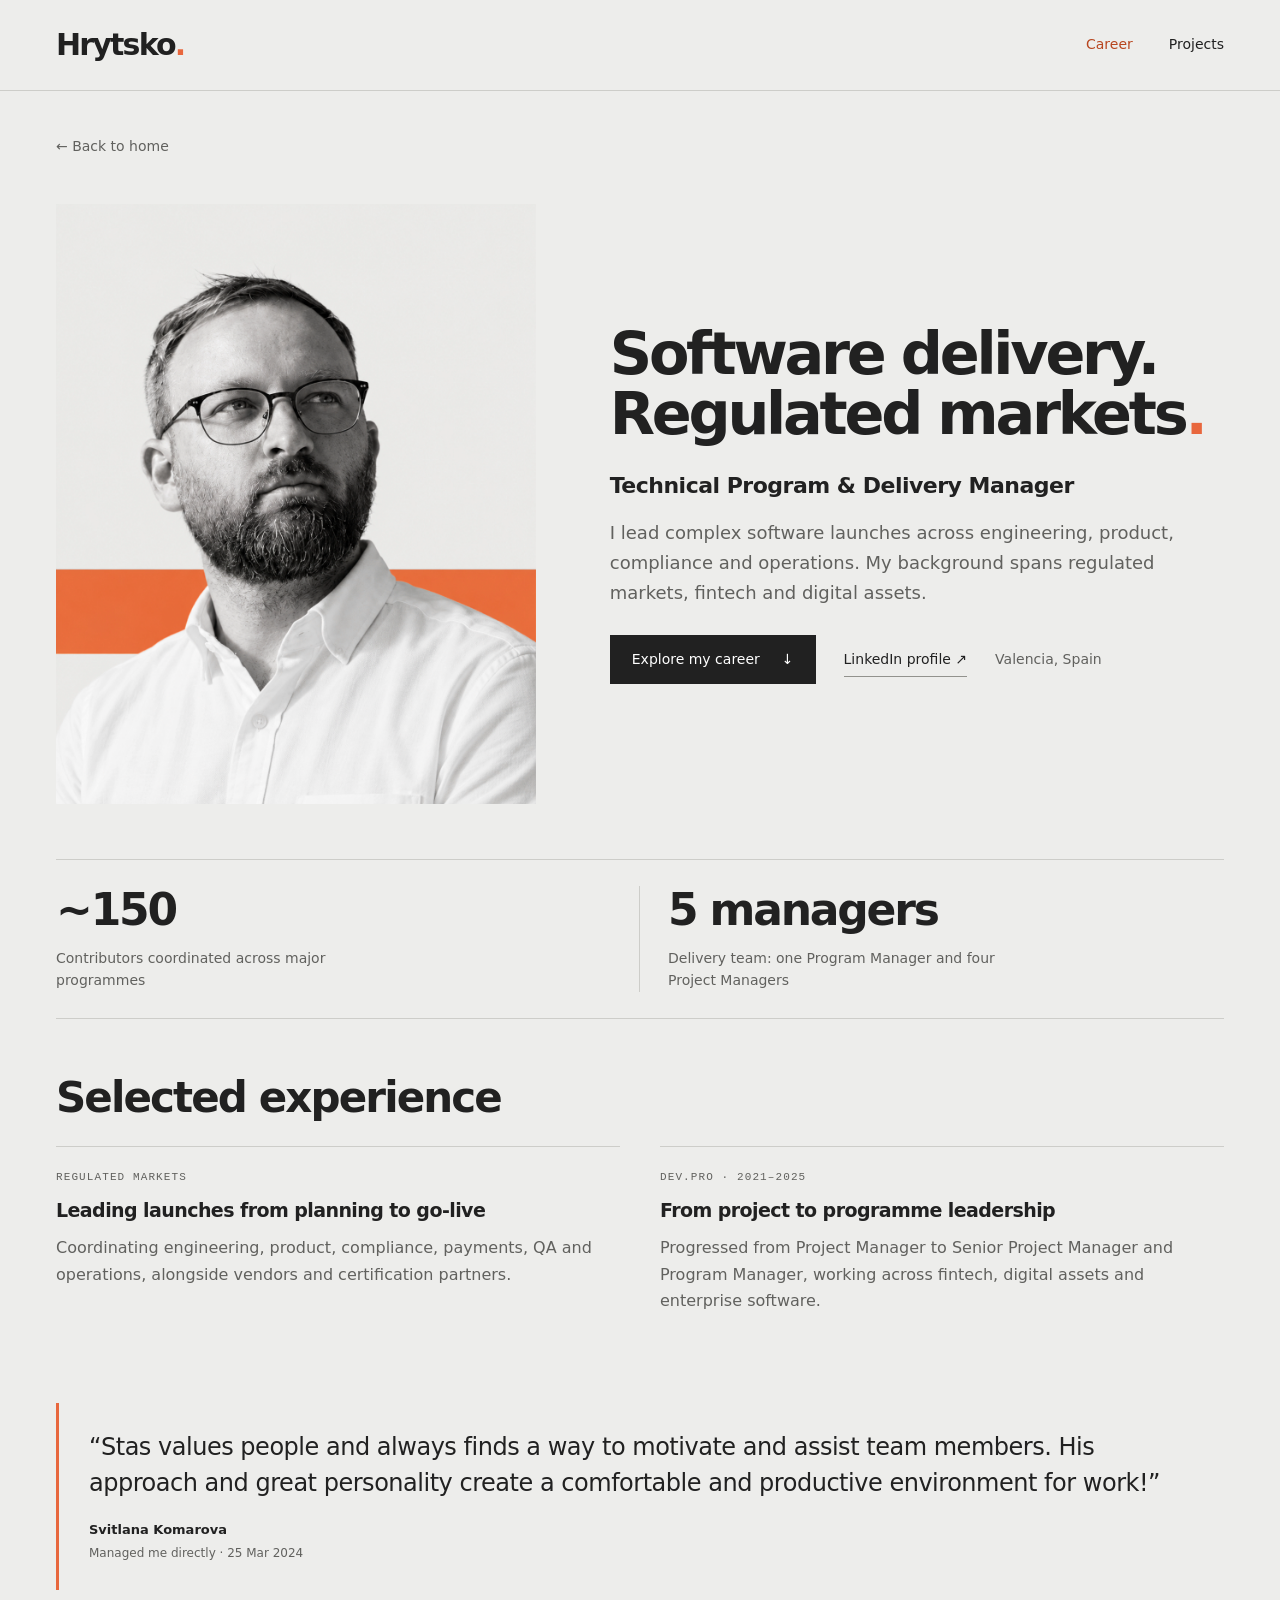
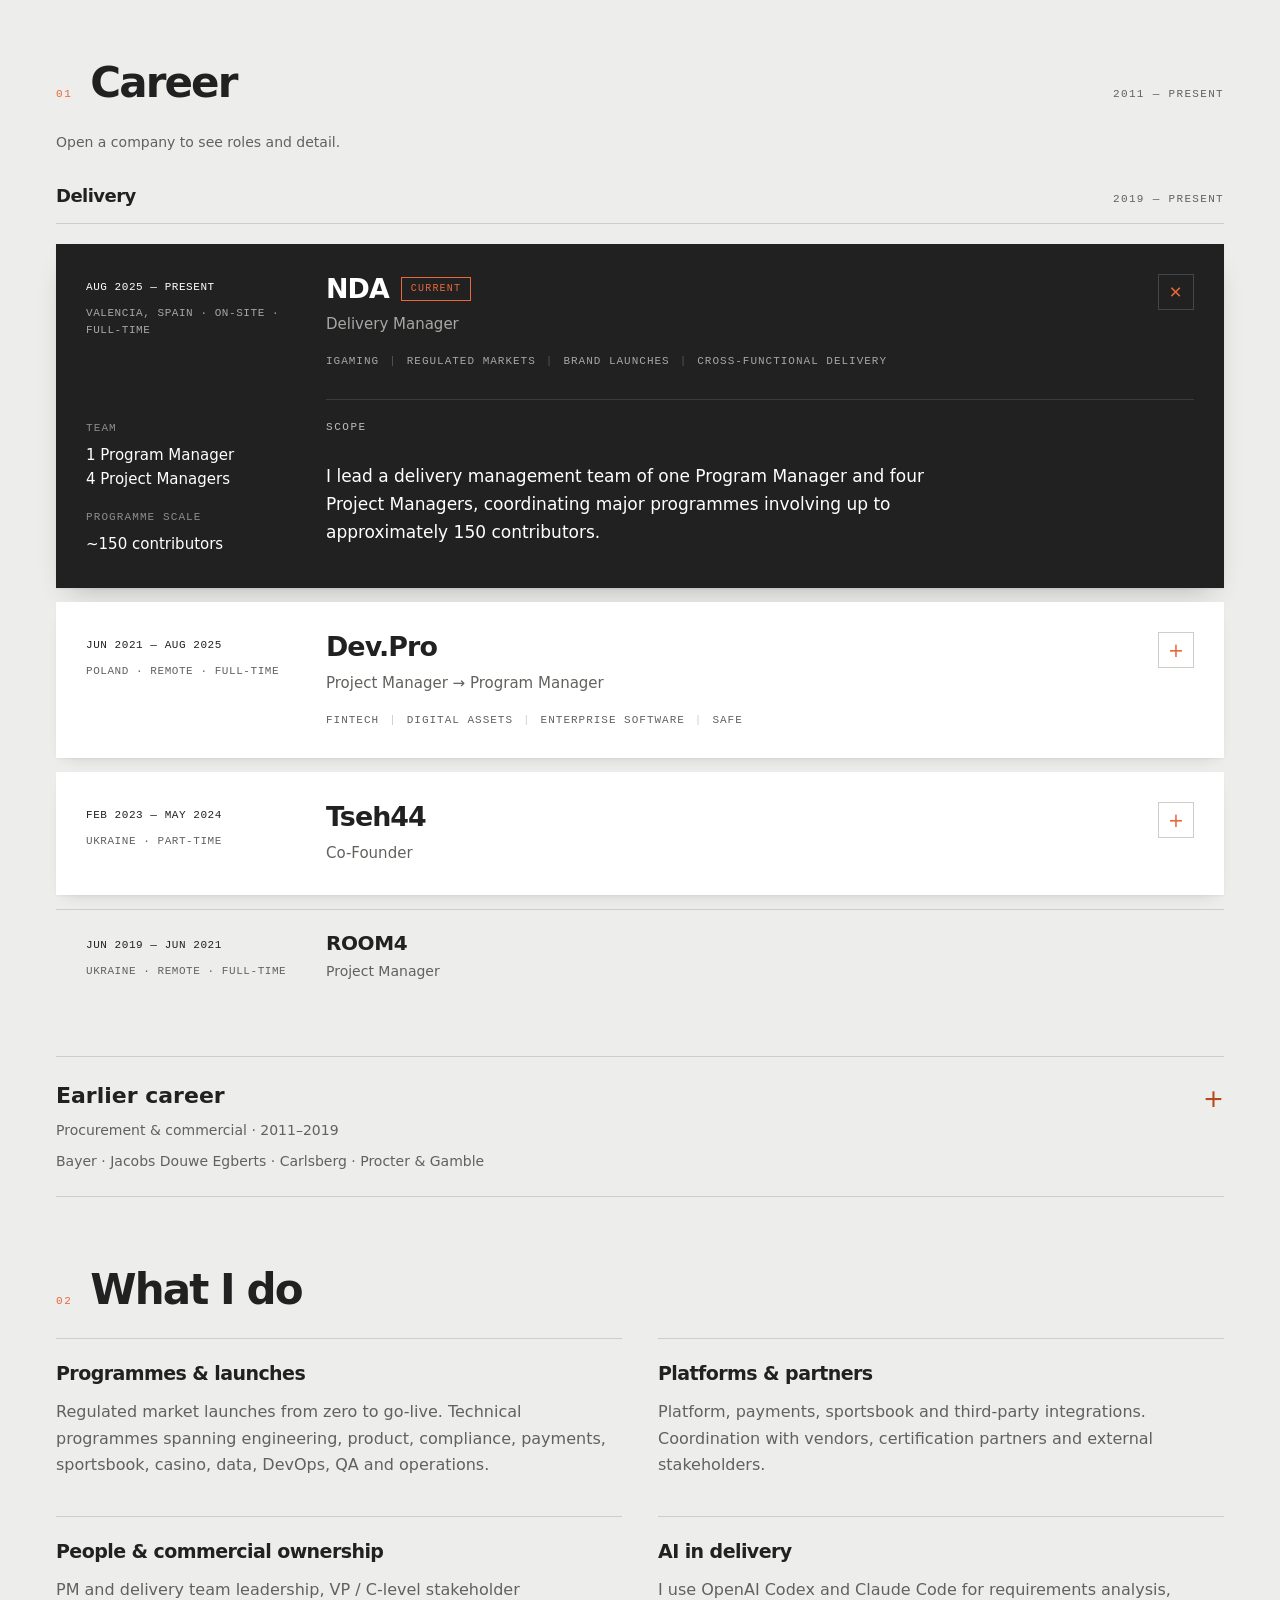
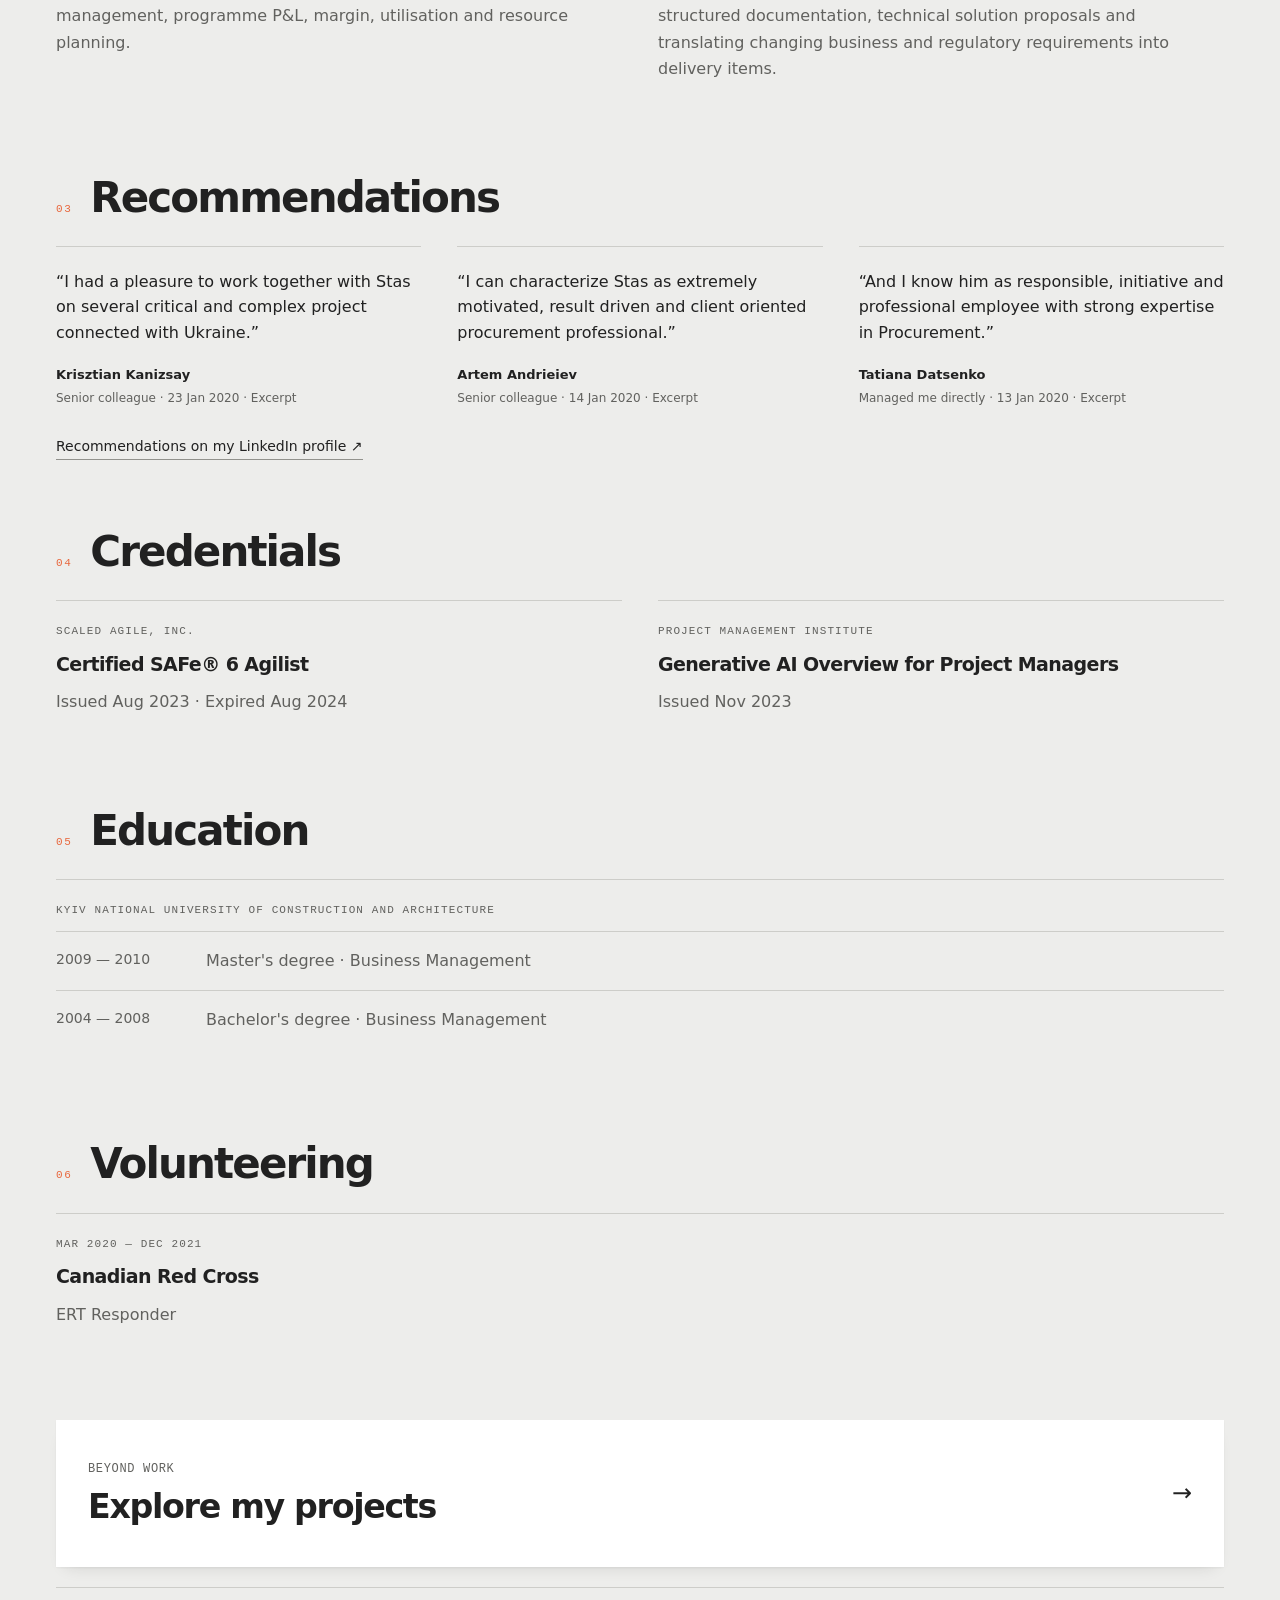
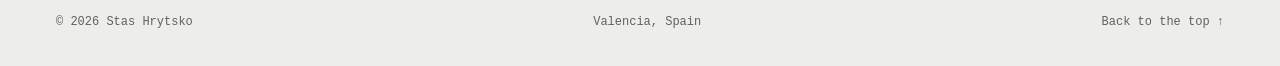
==== experience/index.html @ eb70939a "Capitalize Hrytsko wordmark across the site" ====
<!doctype html>
<html lang="en">
<head>
<meta charset="utf-8">
<meta name="viewport" content="width=device-width, initial-scale=1">
<meta name="robots" content="noindex,nofollow">
<title>Career — Stas Hrytsko</title>
<meta name="description" content="Stas Hrytsko's career in technical programme delivery, regulated markets, fintech, digital assets and procurement. Experience, education and recommendations.">
<link rel="icon" type="image/svg+xml" href="../favicon.svg">
<link rel="stylesheet" href="../styles.css">
<meta name="theme-color" content="#ededeb">
</head>
<body class="work-page">
<a class="skip" href="#main">Skip to content</a>
<header>
<div class="wrap nav">
<a class="wordmark" href="../" aria-label="Stas Hrytsko home">Hrytsko<span>.</span></a>
<nav aria-label="Main navigation"><a href="./" class="active" aria-current="page">Career</a><a href="../projects/">Projects</a></nav>
</div>
</header>
<main class="wrap" id="main">

<section class="page-hero work-hero" aria-labelledby="page-title">
<a class="back" href="../">← Back to home</a>
<div class="work-hero-grid">
<figure class="work-portrait">
<img src="./file_00000000b10881f4941cb8662542f7a6.png" alt="Black-and-white portrait of Stas Hrytsko with an orange stripe in the background" decoding="async" fetchpriority="high">
</figure>
<div class="work-hero-content">
<h1 id="page-title">Software delivery.<br>Regulated markets<span class="period">.</span></h1>
<p class="work-title">Technical Program &amp; Delivery Manager</p>
<p class="lede">I lead complex software launches across engineering, product, compliance and operations. My background spans regulated markets, fintech and digital assets.</p>
<div class="actions"><a class="button" href="#career">Explore my career <span aria-hidden="true">↓</span></a><a class="text-link" href="https://www.linkedin.com/in/stas-hrytsko/" target="_blank" rel="noopener noreferrer">LinkedIn profile ↗</a><span class="small">Valencia, Spain</span></div>
</div>
</div>
</section>

<div class="stat-cards work-scope" aria-label="Current leadership and programme scope">
<div class="stat-card"><strong>~150</strong><span>Contributors coordinated across major programmes</span></div>
<div class="stat-card"><strong>5 managers</strong><span>Delivery team: one Program Manager and four Project Managers</span></div>
</div>

<section class="work-section work-highlights" id="highlights" aria-labelledby="highlights-title">
<div class="section-head"><h2 id="highlights-title">Selected experience</h2></div>
<div class="work-highlights-grid">
<article><span class="card-label">Regulated markets</span><h3>Leading launches from planning to go-live</h3><p>Coordinating engineering, product, compliance, payments, QA and operations, alongside vendors and certification partners.</p></article>
<article><span class="card-label">Dev.Pro · 2021–2025</span><h3>From project to programme leadership</h3><p>Progressed from Project Manager to Senior Project Manager and Program Manager, working across fintech, digital assets and enterprise software.</p></article>
</div>
</section>

<section class="work-section work-testimonial" aria-label="Recommendation">
<figure class="quote-card quote-card--lead reveal"><blockquote>“Stas values people and always finds a way to motivate and assist team members. His approach and great personality create a comfortable and productive environment for work!”</blockquote><figcaption><strong>Svitlana Komarova</strong><span>Managed me directly · 25 Mar 2024</span></figcaption></figure>
</section>

<section class="work-section" id="career" aria-labelledby="career-title">
<div class="section-head"><span class="section-index">01</span><h2 id="career-title">Career</h2><span class="section-note">2011 — Present</span></div>
<p class="small career-hint">Open a company to see roles and detail.</p>

<div class="chapter">
<div class="chapter-head"><h3>Delivery</h3><span class="chapter-years">2019 — Present</span></div>
<div class="jobs">

<details class="job job--current reveal" open>
<summary class="job-summary">
<span class="job-aside"><span class="job-dates">Aug 2025 — Present</span><span class="job-place">Valencia, Spain · On-site · Full-time</span></span>
<span class="job-main">
<span class="job-company">NDA<span class="job-now">Current</span></span>
<span class="job-role">Delivery Manager</span>
<span class="job-domains"><span>iGaming</span><span>Regulated markets</span><span>Brand launches</span><span>Cross-functional delivery</span></span>
</span>
<span class="job-toggle" aria-hidden="true"><span class="job-toggle-icon">+</span></span>
</summary>
<div class="job-body">
<dl class="job-meta">
<div><dt>Team</dt><dd>1 Program Manager<br>4 Project Managers</dd></div>
<div><dt>Programme scale</dt><dd>~150 contributors</dd></div>
</dl>
<div class="job-blocks">
<div class="job-block">
<h4>Scope</h4>
<p>I lead a delivery management team of one Program Manager and four Project Managers, coordinating major programmes involving up to approximately 150 contributors.</p>
</div>
</div>
</div>
</details>

<details class="job reveal">
<summary class="job-summary">
<span class="job-aside"><span class="job-dates">Jun 2021 — Aug 2025</span><span class="job-place">Poland · Remote · Full-time</span></span>
<span class="job-main">
<span class="job-company">Dev.Pro</span>
<span class="job-role">Project Manager → Program Manager</span>
<span class="job-domains"><span>FinTech</span><span>Digital assets</span><span>Enterprise software</span><span>SAFe</span></span>
</span>
<span class="job-toggle" aria-hidden="true"><span class="job-toggle-icon">+</span></span>
</summary>
<div class="job-body">
<dl class="job-meta">
<div><dt>Duration</dt><dd>4 yrs 3 mos</dd></div>
<div><dt>Roles held</dt><dd>Three</dd></div>
</dl>
<div class="job-blocks">
<div class="job-block">
<h4>Roles</h4>
<ol class="role-history">
<li><h3>Program Manager</h3><span class="small">Feb 2023 — Aug 2025</span><p>FinTech · Digital assets · Enterprise software · SAFe</p></li>
<li><h3>Senior Project Manager</h3><span class="small">Sep 2022 — Feb 2023</span></li>
<li><h3>Project Manager</h3><span class="small">Jun 2021 — Sep 2022</span></li>
</ol>
</div>
</div>
</div>
</details>

<details class="job reveal">
<summary class="job-summary">
<span class="job-aside"><span class="job-dates">Feb 2023 — May 2024</span><span class="job-place">Ukraine · Part-time</span></span>
<span class="job-main">
<span class="job-company">Tseh44</span>
<span class="job-role">Co-Founder</span>
</span>
<span class="job-toggle" aria-hidden="true"><span class="job-toggle-icon">+</span></span>
</summary>
<div class="job-body">
<dl class="job-meta">
<div><dt>Duration</dt><dd>1 yr 4 mos</dd></div>
</dl>
<div class="job-blocks">
<div class="job-block"><h4>Context</h4><p>Co-founder role held alongside my work at Dev.Pro.</p></div>
</div>
</div>
</details>

<article class="job job--flat reveal">
<div class="job-summary">
<span class="job-aside"><span class="job-dates">Jun 2019 — Jun 2021</span><span class="job-place">Ukraine · Remote · Full-time</span></span>
<span class="job-main">
<span class="job-company">ROOM4</span>
<span class="job-role">Project Manager</span>
</span>
</div>
</article>

</div>
</div>

<div class="chapter">
<details class="earlier-career">
<summary><span><strong>Earlier career</strong><span class="earlier-career-description">Procurement &amp; commercial · 2011–2019</span><span class="earlier-career-companies">Bayer · Jacobs Douwe Egberts · Carlsberg · Procter &amp; Gamble</span></span></summary>
<div class="jobs">

<details class="job reveal">
<summary class="job-summary">
<span class="job-aside"><span class="job-dates">Mar 2018 — Jun 2019</span><span class="job-place">Kyiv Metropolitan Area · On-site · Full-time</span></span>
<span class="job-main">
<span class="job-company">Bayer</span>
<span class="job-role">Buyer → Senior Buyer</span>
<span class="job-domains"><span>Contract management</span><span>Change management</span></span>
</span>
<span class="job-toggle" aria-hidden="true"><span class="job-toggle-icon">+</span></span>
</summary>
<div class="job-body">
<dl class="job-meta">
<div><dt>Duration</dt><dd>1 yr 4 mos</dd></div>
<div><dt>Roles held</dt><dd>Two</dd></div>
</dl>
<div class="job-blocks">
<div class="job-block">
<h4>Roles</h4>
<ol class="role-history">
<li><h3>Senior Buyer</h3><span class="small">May 2018 — Jun 2019</span><p>Contract management · Change management</p></li>
<li><h3>Buyer</h3><span class="small">Mar 2018 — Dec 2018</span></li>
</ol>
</div>
<div class="job-block">
<h4>Recognition</h4>
<p class="small">Letter of recommendation listed on my LinkedIn profile.</p>
<a class="text-link" href="https://www.linkedin.com/in/stas-hrytsko/" target="_blank" rel="noopener noreferrer">Visit LinkedIn profile ↗</a>
</div>
</div>
</div>
</details>

<article class="job job--flat reveal">
<div class="job-summary">
<span class="job-aside"><span class="job-dates">Nov 2016 — Mar 2018</span><span class="job-place">Kyiv Metropolitan Area · On-site · Contract</span></span>
<span class="job-main">
<span class="job-company">Jacobs Douwe Egberts</span>
<span class="job-role">Buyer IM, Marketing &amp; Sales</span>
<span class="job-domains"><span>UA</span><span>EECA</span><span>MEA</span></span>
</span>
</div>
</article>

<details class="job reveal">
<summary class="job-summary">
<span class="job-aside"><span class="job-dates">Aug 2012 — Nov 2016</span><span class="job-place">Ukraine · On-site · Full-time</span></span>
<span class="job-main">
<span class="job-company">Carlsberg Group</span>
<span class="job-role">Purchase Specialist → Senior Purchasing Specialist</span>
</span>
<span class="job-toggle" aria-hidden="true"><span class="job-toggle-icon">+</span></span>
</summary>
<div class="job-body">
<dl class="job-meta">
<div><dt>Duration</dt><dd>4 yrs 4 mos</dd></div>
<div><dt>Roles held</dt><dd>Two</dd></div>
</dl>
<div class="job-blocks">
<div class="job-block">
<h4>Roles</h4>
<ol class="role-history"><li><h3>Senior Purchasing Specialist</h3><span class="small">Nov 2014 — Nov 2016</span></li><li><h3>Purchase Specialist</h3><span class="small">Aug 2012 — Nov 2014</span></li></ol>
</div>
</div>
</div>
</details>

<article class="job job--flat reveal">
<div class="job-summary">
<span class="job-aside"><span class="job-dates">May 2011 — Aug 2012</span><span class="job-place">Ukraine · On-site · Full-time</span></span>
<span class="job-main">
<span class="job-company">Procter &amp; Gamble</span>
<span class="job-role">Purchase Specialist</span>
</span>
</div>
</article>

</div>
</details>
</div>
</section>

<section class="work-section" id="practice" aria-labelledby="practice-title">
<div class="section-head"><span class="section-index">02</span><h2 id="practice-title">What I do</h2></div>
<div class="card-grid">
<article class="flat-card reveal"><h3>Programmes &amp; launches</h3><p>Regulated market launches from zero to go-live. Technical programmes spanning engineering, product, compliance, payments, sportsbook, casino, data, DevOps, QA and operations.</p></article>
<article class="flat-card reveal"><h3>Platforms &amp; partners</h3><p>Platform, payments, sportsbook and third-party integrations. Coordination with vendors, certification partners and external stakeholders.</p></article>
<article class="flat-card reveal"><h3>People &amp; commercial ownership</h3><p>PM and delivery team leadership, VP / C-level stakeholder management, programme P&amp;L, margin, utilisation and resource planning.</p></article>
<article class="flat-card reveal"><h3>AI in delivery</h3><p>I use OpenAI Codex and Claude Code for requirements analysis, structured documentation, technical solution proposals and translating changing business and regulatory requirements into delivery items.</p></article>
</div>
</section>

<section class="work-section" id="recommendations" aria-labelledby="recommendations-title">
<div class="section-head"><span class="section-index">03</span><h2 id="recommendations-title">Recommendations</h2></div>

<div class="card-grid card-grid--three">
<figure class="quote-card reveal"><blockquote>“I had a pleasure to work together with Stas on several critical and complex project connected with Ukraine.”</blockquote><figcaption><strong>Krisztian Kanizsay</strong><span>Senior colleague · 23 Jan 2020 · Excerpt</span></figcaption></figure>
<figure class="quote-card reveal"><blockquote>“I can characterize Stas as extremely motivated, result driven and client oriented procurement professional.”</blockquote><figcaption><strong>Artem Andrieiev</strong><span>Senior colleague · 14 Jan 2020 · Excerpt</span></figcaption></figure>
<figure class="quote-card reveal"><blockquote>“And I know him as responsible, initiative and professional employee with strong expertise in Procurement.”</blockquote><figcaption><strong>Tatiana Datsenko</strong><span>Managed me directly · 13 Jan 2020 · Excerpt</span></figcaption></figure>
</div>
<a class="text-link" href="https://www.linkedin.com/in/stas-hrytsko/" target="_blank" rel="noopener noreferrer">Recommendations on my LinkedIn profile ↗</a>
</section>

<section class="work-section" id="credentials" aria-labelledby="credentials-title">
<div class="section-head"><span class="section-index">04</span><h2 id="credentials-title">Credentials</h2></div>
<div class="card-grid">
<article class="flat-card reveal"><span class="card-label">Scaled Agile, Inc.</span><h3>Certified SAFe® 6 Agilist</h3><p class="small">Issued Aug 2023 · Expired Aug 2024</p></article>
<article class="flat-card reveal"><span class="card-label">Project Management Institute</span><h3>Generative AI Overview for Project Managers</h3><p class="small">Issued Nov 2023</p></article>
</div>
</section>

<section class="work-section" id="education" aria-labelledby="education-title">
<div class="section-head"><span class="section-index">05</span><h2 id="education-title">Education</h2></div>
<article class="flat-card reveal">
<span class="card-label">Kyiv National University of Construction and Architecture</span>
<div class="education-rows"><div><span class="small">2009 — 2010</span><p>Master's degree · Business Management</p></div><div><span class="small">2004 — 2008</span><p>Bachelor's degree · Business Management</p></div></div>
</article>
</section>



<section class="work-section" id="volunteering" aria-labelledby="volunteering-title">
<div class="section-head"><span class="section-index">06</span><h2 id="volunteering-title">Volunteering</h2></div>
<article class="flat-card reveal"><span class="card-label">Mar 2020 — Dec 2021</span><h3>Canadian Red Cross</h3><p class="small">ERT Responder</p></article>
</section>

<a class="next-project reveal" href="../projects/"><div><span class="meta">Beyond work</span><br><strong>Explore my projects</strong></div><span aria-hidden="true">→</span></a>
</main>
<footer class="wrap"><div class="footer"><span>© 2026 Stas Hrytsko</span><span>Valencia, Spain</span><a href="#main">Back to the top ↑</a></div></footer>
</body>
</html>
---- styles.css ----
:root{--ink:#212121;--muted:#61615e;--accent:#e8673d;--line:#cdcdc9;--paper:#ededeb;--soft:#e5e5e2;--tint:#e4e4e0;--blue:#b8461f;--sans:Inter,"Helvetica Neue","Segoe UI",system-ui,Arial,sans-serif;--mono:ui-monospace,SFMono-Regular,"SF Mono","JetBrains Mono","Roboto Mono",Menlo,Consolas,monospace}
*{box-sizing:border-box}
html{scroll-behavior:smooth;scroll-padding-top:100px}
body{margin:0;background:var(--paper);color:var(--ink);font:17px/1.65 var(--sans);-webkit-font-smoothing:antialiased}
a{color:inherit;text-decoration:none}
a:focus-visible,summary:focus-visible{outline:3px solid var(--accent);outline-offset:6px}
::selection{background:#ffd0b7;color:var(--ink)}
.wrap{width:100%;max-width:1400px;padding:0 56px;margin:auto}
.preview{background:#deded9;text-align:center;padding:6px 20px;font:12px/1.5 var(--mono);color:#4c4c49}
.preview span{color:var(--ink)}
header{position:sticky;top:0;z-index:10;background:var(--paper);border-bottom:1px solid var(--line)}
.nav{min-height:90px;display:flex;align-items:center;justify-content:space-between;gap:25px}
.wordmark{font-size:30px;font-weight:800;letter-spacing:-1.8px}
.wordmark span{color:var(--accent)}
nav{display:flex;gap:36px;font-size:14px}
nav a{padding:12px 0}
nav a:hover,nav a.active{color:var(--blue)}
.meta{font:12px/1.5 var(--mono);letter-spacing:.055em;text-transform:uppercase;color:var(--muted)}
.actions{display:flex;align-items:center;gap:28px;flex-wrap:wrap;margin-top:28px}
.button{display:inline-flex;align-items:center;justify-content:space-between;gap:22px;min-height:48px;padding:13px 22px;background:var(--ink);color:white;font-size:14px;transition:background .2s,transform .2s}
.button:hover{background:var(--blue);transform:translateY(-2px)}
.text-link{font-size:14px;border-bottom:1px solid #92928d;padding:5px 0}
.text-link:hover{color:var(--blue);border-color:var(--blue)}
.hero-caption{display:flex;justify-content:space-between;gap:20px;border-top:1px solid var(--line);padding:22px 0 32px;font:12px/1.5 var(--mono);text-transform:uppercase;letter-spacing:.045em}
.hero-caption span:last-child{color:var(--muted)}
.section{padding:66px 0;border-top:1px solid var(--line)}
.section-head{display:flex;justify-content:space-between;align-items:baseline;gap:24px;margin-bottom:34px}
.section-head h2{font-size:clamp(30px,3.4vw,42px);line-height:1.08;letter-spacing:-.045em;font-weight:700;margin:0}
.small{font-size:14px;color:var(--muted)}
.footer{display:flex;justify-content:space-between;gap:20px;padding:25px 0 35px;border-top:1px solid var(--line);font:12px/1.5 var(--mono);color:var(--muted)}
.footer a:hover{color:var(--blue)}
.page-hero{padding:40px 0 55px}
.back{font-size:14px;color:var(--muted);display:inline-block;margin-bottom:46px}
.back:hover{color:var(--blue)}
.page-hero h1{font-size:clamp(46px,6.6vw,84px);font-weight:700;line-height:1.02;letter-spacing:-.055em;max-width:960px;margin:28px 0}
.page-hero .lede{font-size:24px;color:var(--muted);max-width:760px;line-height:1.5}
.detail-layout{display:grid;grid-template-columns:240px minmax(0,1fr);gap:65px;border-top:1px solid var(--line);padding:40px 0 60px}
.detail-meta dl{margin:0}
.detail-meta dt{font:12px/1.5 var(--mono);text-transform:uppercase;color:var(--muted);margin-bottom:7px}
.detail-meta dd{font-size:15px;margin:0 0 30px}
.detail-body h2{font-size:29px;font-weight:500;line-height:1.2;letter-spacing:-1px;margin:0 0 20px}
.detail-body p{margin:0 0 24px;color:#4b4b48;max-width:720px}
.detail-block{border-bottom:1px solid var(--line);margin-bottom:34px;padding-bottom:28px}
.note{border-left:3px solid var(--accent);background:#e5e5de;padding:25px 28px;margin:24px 0}
.note .meta{color:#863009}
.note p{font-size:16px;margin:10px 0 0}
.feedback-list{list-style:none;margin:0;padding:0}
.feedback-list li{position:relative;padding-left:20px;margin-top:12px;font-size:16px;line-height:1.6;color:var(--muted)}
.feedback-list li::before{content:"";position:absolute;left:0;top:9px;width:8px;height:8px;background:var(--line)}
.feedback-list--liked li::before{background:var(--accent)}
.log-grid{display:grid;grid-template-columns:repeat(5,minmax(0,1fr));gap:12px;margin-top:28px}
.log-card{display:flex;flex-direction:column;background:#fff;box-shadow:0 1px 2px rgba(33,33,33,.05),0 8px 16px -10px rgba(33,33,33,.16);transition:transform .25s ease,box-shadow .25s ease}
.log-cover{aspect-ratio:4/3}
.log-info{padding:16px 18px 20px}
.log-date{display:block;font:11px/1 var(--mono);letter-spacing:.1em;text-transform:uppercase;color:var(--muted)}
.log-info h3{margin:8px 0 0;font-size:16px;font-weight:700;letter-spacing:-.02em;line-height:1.3}
.log-card--planned{min-height:120px;padding:14px;background:transparent;border:1px solid var(--line);box-shadow:none}
.log-card--planned .log-date{color:#9a9a95}
@media(hover:hover){a.log-card:hover{transform:translateY(-2px);box-shadow:0 1px 2px rgba(33,33,33,.06),0 16px 28px -14px rgba(33,33,33,.26)}}
@media(max-width:860px){.log-grid{grid-template-columns:repeat(4,minmax(0,1fr))}}
@media(max-width:600px){.log-grid{grid-template-columns:repeat(3,minmax(0,1fr));gap:10px}.log-card--planned{min-height:86px;padding:11px}}
.next-project{display:flex;align-items:center;justify-content:space-between;gap:25px;margin-bottom:20px;padding:clamp(24px,2.6vw,32px);background:#fff;box-shadow:0 1px 2px rgba(33,33,33,.05),0 8px 16px -10px rgba(33,33,33,.16);transition:transform .25s ease,box-shadow .25s ease}
.next-project strong{font-weight:700;font-size:clamp(26px,2.6vw,34px);letter-spacing:-.04em}
.next-project span[aria-hidden]{font-size:24px;transition:transform .25s ease}
@media(hover:hover){.next-project:hover{transform:translateY(-2px);box-shadow:0 1px 2px rgba(33,33,33,.06),0 16px 28px -14px rgba(33,33,33,.26)}
.next-project:hover span[aria-hidden]{transform:translateX(4px);color:var(--accent)}
}
details{border-top:1px solid var(--line);padding:21px 0}
details:last-child{border-bottom:1px solid var(--line)}
summary{cursor:pointer;list-style:none;display:flex;justify-content:space-between;gap:20px;font-size:19px;line-height:1.4}
summary::after{content:'+';font-size:25px;color:var(--blue)}
details[open] summary::after{content:'−'}
details p{padding-top:17px;margin-bottom:0!important}
.skip{position:absolute;top:-100px;left:10px;padding:10px;background:white;z-index:20}
.skip:focus{top:8px}
@media(min-width:1400px){}
@media(max-width:1050px) and (min-width:761px){.wrap{padding:0 32px}
}
@media(max-width:760px){html{scroll-padding-top:90px}
.wrap{padding:0 22px}
.nav{min-height:74px;gap:18px}
.wordmark{font-size:27px}
nav{gap:18px;font-size:14px}
.preview{font-size:11px;padding:6px 10px}
.actions{gap:20px;margin-top:22px}
.hero-caption{padding:22px 0 28px;gap:15px;font-size:11px}
.hero-caption span:last-child{display:none}
.section-head{margin-bottom:28px;gap:16px;flex-wrap:wrap}
.section-head h2{font-size:clamp(28px,7vw,36px);letter-spacing:-.04em}
.section-head .small{font-size:13px}
.detail-layout{grid-template-columns:1fr;gap:28px}
.footer{flex-wrap:wrap;font-size:11px}
.page-hero{padding:30px 0}
.back{margin-bottom:32px}
.page-hero h1{font-size:clamp(44px,11vw,72px)}
.page-hero .lede{font-size:20px}
.detail-layout{padding:30px 0 45px}
.detail-meta dl{display:grid;grid-template-columns:1fr 1fr;gap:0 15px}
.detail-meta dd{margin-bottom:20px}
.detail-body h2{font-size:27px}
.note{padding:23px}
.next-project strong{font-size:28px}
.meta{overflow-wrap:anywhere}
}
@media(max-width:365px){.wrap{padding:0 17px}
.nav{gap:13px}
.wordmark{font-size:25px}
nav{gap:12px;font-size:13px}
}
@media(prefers-reduced-motion:reduce){html{scroll-behavior:auto}
*{transition:none!important;animation:none!important}
}


/* Work: career overview and progressively disclosed roles. */
.work-hero .period{color:var(--accent)}
.work-hero-grid{display:grid;grid-template-columns:minmax(0,270px) minmax(0,1fr);gap:clamp(32px,5vw,64px);align-items:start}
.work-portrait{position:relative;margin:0;aspect-ratio:2/3;overflow:hidden;background:#fff}
.geo-cover{position:relative;background:#fff}
.geo-cover::before{content:"";position:absolute;top:0;left:0;right:0;height:64%;background:var(--ink)}
.geo-cover::after{content:"";position:absolute;left:0;bottom:0;width:34%;height:16%;background:var(--accent)}
.work-hero-content{min-width:0}
.work-hero .work-title{font-size:22px;font-weight:600;letter-spacing:-.5px;margin:32px 0 12px}
.work-hero .lede{font-size:20px;max-width:810px;margin-top:0}
.stat-cards{display:grid;grid-template-columns:repeat(3,minmax(0,1fr));gap:16px;margin-bottom:70px}
.stat-cards--inline{margin-bottom:18px}
.stat-card{background:#fff;padding:28px 26px 30px;box-shadow:0 1px 2px rgba(33,33,33,.05),0 8px 16px -10px rgba(33,33,33,.18)}
.stat-card strong{display:block;font-size:clamp(38px,3.6vw,50px);font-weight:700;line-height:1.1;letter-spacing:-.05em;margin-bottom:14px}
.stat-card span{display:block;color:var(--muted);font-size:14px;line-height:1.55;max-width:240px}
.work-section{padding:0 0 70px;scroll-margin-top:115px}
.work-section .section-head{justify-content:flex-start;align-items:baseline;gap:18px;margin-bottom:26px}
.section-index{font:11px/1 var(--mono);letter-spacing:.14em;color:var(--accent)}
.section-note{margin-left:auto;font:11px/1 var(--mono);letter-spacing:.12em;text-transform:uppercase;color:var(--muted)}
.work-section h3{font-size:19px;line-height:1.35;font-weight:700;letter-spacing:-.03em;margin:0 0 12px}
.work-section p{margin:0 0 18px}
.card-grid{display:grid;grid-template-columns:repeat(2,minmax(0,1fr));gap:16px}
.card-grid--three{grid-template-columns:repeat(3,minmax(0,1fr));margin-top:16px}
.flat-card,.quote-card{background:#fff;padding:clamp(22px,2.4vw,30px);box-shadow:0 1px 2px rgba(33,33,33,.05),0 8px 16px -10px rgba(33,33,33,.16);transition:transform .25s ease,box-shadow .25s ease}
.flat-card p:last-child,.quote-card p:last-child{margin-bottom:0}
.card-label{display:block;margin-bottom:12px;font:11px/1.5 var(--mono);letter-spacing:.1em;text-transform:uppercase;color:var(--muted)}
.flat-card p{color:var(--muted);font-size:16px}
.quote-card{margin:0;display:flex;flex-direction:column;gap:18px}
.quote-card blockquote{margin:0;font-size:16px;line-height:1.6}
.quote-card--lead blockquote{font-size:clamp(19px,2vw,24px);line-height:1.5;letter-spacing:-.02em}
.quote-card figcaption{display:flex;flex-direction:column;gap:4px;margin-top:auto;font-size:13px}
.quote-card figcaption strong{font-weight:600}
.quote-card figcaption span{color:var(--muted);font-size:12px}
@media(hover:hover){.flat-card:hover,.quote-card:hover{transform:translateY(-2px);box-shadow:0 1px 2px rgba(33,33,33,.06),0 16px 28px -14px rgba(33,33,33,.26)}}
.career-hint{margin-bottom:30px!important}
.chapter+.chapter{margin-top:52px}
.chapter-head{display:flex;align-items:baseline;gap:16px;padding-bottom:14px;border-bottom:1px solid var(--line);margin-bottom:20px}
.chapter-head h3{font-size:18px;font-weight:700;letter-spacing:-.03em;margin:0}
.chapter-years{margin-left:auto;font:11px/1 var(--mono);letter-spacing:.12em;text-transform:uppercase;color:var(--muted)}
.jobs{display:flex;flex-direction:column;gap:14px}
.job{background:#fff;border:0;padding:0;overflow:hidden;box-shadow:0 1px 2px rgba(33,33,33,.05),0 8px 16px -10px rgba(33,33,33,.18);transition:box-shadow .25s ease,transform .25s ease}
.job[open]{box-shadow:0 1px 2px rgba(33,33,33,.06),0 14px 28px -14px rgba(33,33,33,.3)}
.job--current{background:var(--ink);color:#fff}
.job-summary{display:grid;grid-template-columns:210px minmax(0,1fr) 40px;gap:0 30px;align-items:start;padding:clamp(22px,2.6vw,30px);list-style:none;cursor:default}
details.job>.job-summary{cursor:pointer}
.job-summary::-webkit-details-marker,.job-summary::marker{display:none;content:""}
.job-summary::after,details.job[open]>.job-summary::after{content:none}
.job-aside{display:flex;flex-direction:column;gap:9px;padding-top:5px}
.job-dates,.job-place{font:11px/1.55 var(--mono);letter-spacing:.05em;text-transform:uppercase;color:var(--muted)}
.job-dates{color:var(--ink)}
.job--current .job-dates{color:#fff}
.job--current .job-place,.job--current .job-role{color:#a7a7a4}
.job-company{display:flex;align-items:center;flex-wrap:wrap;gap:12px;font-size:clamp(23px,2.1vw,28px);font-weight:700;line-height:1.15;letter-spacing:-.035em}
.job-now{font:10px/1 var(--mono);letter-spacing:.12em;text-transform:uppercase;color:var(--accent);border:1px solid var(--accent);padding:6px 9px}
.job-role{display:block;margin-top:9px;font-size:15px;line-height:1.5;color:var(--muted)}
.job-domains{display:flex;flex-wrap:wrap;align-items:center;gap:7px 0;margin-top:18px;font:11px/1.4 var(--mono);letter-spacing:.09em;text-transform:uppercase;color:var(--muted)}
.job-domains span:not(:last-child)::after{content:"|";margin:0 10px;color:var(--line)}
.job--current .job-domains{color:#a7a7a4}
.job--current .job-domains span:not(:last-child)::after{color:#55565a}
.job-toggle{justify-self:end;width:36px;height:36px;display:grid;place-items:center;border:1px solid var(--line);font-size:19px;line-height:1;color:var(--accent);transition:background .2s,border-color .2s}
.job-toggle-icon{display:inline-block;transition:transform .25s ease}
.job--current .job-toggle{border-color:#44454a}
details.job[open] .job-toggle-icon{transform:rotate(45deg)}
.job--flat{background:transparent;box-shadow:none;border-radius:0;border-top:1px solid var(--line)}
.job--flat .job-summary{padding:22px clamp(22px,2.6vw,30px);grid-template-columns:210px minmax(0,1fr)}
.job--flat .job-company{font-size:20px;letter-spacing:-.02em}
.job--flat .job-role{margin-top:6px;font-size:14px}
.job--flat .job-domains{margin-top:12px}
.job-body{display:grid;grid-template-columns:210px minmax(0,1fr);gap:0 30px;padding:0 clamp(22px,2.6vw,30px) clamp(24px,2.8vw,32px)}
.job-meta{grid-column:1;margin:0;padding-top:22px}
.job-meta>div+div{margin-top:18px}
.job-meta dt{font:11px/1.4 var(--mono);letter-spacing:.1em;text-transform:uppercase;color:var(--muted)}
.job-meta dd{margin:6px 0 0;font-size:15px}
.job--current .job-meta dt{color:#8d8e8b}
.job-blocks{grid-column:2}
.job-block{padding-top:22px;border-top:1px solid var(--line)}
.job-block+.job-block{margin-top:26px}
.job--current .job-block{border-color:#3a3b3f}
.job-block h4{margin:0 0 12px;font:11px/1 var(--mono);letter-spacing:.14em;text-transform:uppercase;color:var(--muted);font-weight:400}
.job-block p{margin:0 0 12px;max-width:640px}
.job-block p:last-child{margin-bottom:0}
.job--current .job-block .small{color:#a7a7a4}
.job .role-history{margin:0}
.job .role-history li::before{top:7px}
.job--current .role-history{border-color:#44454a}
@media(hover:hover){details.job:hover{transform:translateY(-2px);box-shadow:0 1px 2px rgba(33,33,33,.06),0 16px 30px -14px rgba(33,33,33,.3)}
details.job:hover .job-toggle{background:var(--accent);border-color:var(--accent);color:#fff}
}
@media(max-width:860px){.job-summary,.job--flat .job-summary{grid-template-columns:minmax(0,1fr) 36px;gap:0 16px}
.job-aside{grid-column:1;grid-row:1;padding-top:0;margin-bottom:16px;gap:6px}
.job-main{grid-column:1;grid-row:2}
.job-toggle{grid-column:2;grid-row:1;width:32px;height:32px;font-size:17px}
.job-body{grid-template-columns:minmax(0,1fr)}
.job-meta,.job-blocks{grid-column:1}
.job-meta{display:flex;flex-wrap:wrap;gap:0 40px;padding-top:20px}
.job-meta>div+div{margin-top:0}
.chapter+.chapter{margin-top:38px}
}
.role-history{list-style:none;padding:0 0 0 20px;margin:24px 0;border-left:1px solid #b9b9b2}
.role-history li{position:relative;padding-bottom:24px}
.role-history li:last-child{padding-bottom:0}
.role-history li::before{content:"";position:absolute;left:-25px;top:8px;width:9px;height:9px;background:var(--accent)}
.role-history h3{font-size:18px;letter-spacing:-.3px;margin-bottom:4px}
.role-history p{margin-top:10px}
.education-rows{margin-top:6px}
.education-rows>div{display:grid;grid-template-columns:130px 1fr;gap:20px;padding:16px 0;border-top:1px solid var(--line)}
.education-rows p{margin:0;font-size:16px}
@media(max-width:850px){.work-section .section-head h2{font-size:clamp(28px,5vw,40px)}.card-grid,.card-grid--three{grid-template-columns:1fr}}
@media(max-width:760px){.work-hero-grid{grid-template-columns:1fr;gap:24px}
.work-portrait{width:150px;aspect-ratio:2/3}
}
@media(max-width:600px){
.work-hero h1{font-size:clamp(40px,9.5vw,56px)}
.work-hero .work-title{font-size:19px}
.work-hero .lede{font-size:17px}
.stat-cards{grid-template-columns:1fr;gap:12px;margin-bottom:40px}
.stat-card{padding:22px}
.stat-card strong{font-size:36px;margin-bottom:8px}
.stat-card span{max-width:none}
.job-company{font-size:24px}
.education-rows>div{grid-template-columns:1fr;gap:6px}
.work-section{padding-bottom:44px}
}

/* Motion: entrance on load, reveal on scroll, smooth disclosure. */
.work-portrait{animation:rise .8s cubic-bezier(.2,.7,.2,1) both}
.work-hero h1{animation:rise .7s cubic-bezier(.2,.7,.2,1) both}
.work-hero .work-title{animation:rise .7s .07s cubic-bezier(.2,.7,.2,1) both}
.work-hero .lede{animation:rise .7s .13s cubic-bezier(.2,.7,.2,1) both}
.work-hero .actions{animation:rise .7s .19s cubic-bezier(.2,.7,.2,1) both}
@supports (animation-timeline:view()){@media(prefers-reduced-motion:no-preference){
.reveal{animation:rise .8s cubic-bezier(.2,.7,.2,1) both;animation-timeline:view();animation-range:entry 2% cover 20%}
}}
@supports (interpolate-size:allow-keywords){@media(prefers-reduced-motion:no-preference){
:root{interpolate-size:allow-keywords}
details.job::details-content{block-size:0;overflow:hidden;transition:block-size .45s cubic-bezier(.2,.7,.2,1),content-visibility .45s allow-discrete;content-visibility:hidden}
details.job[open]::details-content{block-size:auto;content-visibility:visible}
}}

/* Home: name on the background, one white-and-black card floating above it. */
.home{background:var(--paper)}
/* Static paper grain behind the homepage content only. */
.home .stage{position:relative;isolation:isolate}
.home .stage::before{content:"";position:absolute;inset:0;z-index:-1;pointer-events:none;opacity:.07;background-image:url("data:image/svg+xml,%3Csvg%20xmlns%3D%22http%3A%2F%2Fwww.w3.org%2F2000%2Fsvg%22%20width%3D%22180%22%20height%3D%22180%22%20viewBox%3D%220%200%20180%20180%22%3E%3Cfilter%20id%3D%22grain%22%20x%3D%220%22%20y%3D%220%22%20width%3D%22100%25%22%20height%3D%22100%25%22%3E%3CfeTurbulence%20type%3D%22fractalNoise%22%20baseFrequency%3D%22.85%22%20numOctaves%3D%223%22%20stitchTiles%3D%22stitch%22%2F%3E%3CfeColorMatrix%20type%3D%22saturate%22%20values%3D%220%22%2F%3E%3C%2Ffilter%3E%3Crect%20width%3D%22100%25%22%20height%3D%22100%25%22%20filter%3D%22url(%23grain)%22%2F%3E%3C%2Fsvg%3E");background-size:180px 180px}
.masthead-bio{max-width:440px;margin:18px auto 0;font-size:clamp(14px,1.5vw,17px);line-height:1.6;color:var(--muted);text-wrap:balance;animation:rise .7s .13s cubic-bezier(.2,.7,.2,1) both}
.stage{min-height:100vh;min-height:100svh;display:flex;flex-direction:column;align-items:center;padding:clamp(28px,5vh,56px) clamp(18px,4vw,48px)}
.composition{flex:1;display:flex;flex-direction:column;align-items:center;justify-content:center;width:100%;padding-bottom:clamp(28px,6vh,64px)}
.masthead{position:static;background:none;border-bottom:0;text-align:center;max-width:600px}
.masthead h1{font-size:clamp(42px,6.6vw,76px);font-weight:700;line-height:1;letter-spacing:-.055em;margin:0;animation:rise .7s cubic-bezier(.2,.7,.2,1) both}
.masthead h1 span,.project-index-hero .period{color:var(--accent)}
.masthead-role{margin:20px 0 0;font:12px/1 var(--mono);text-transform:uppercase;letter-spacing:.18em;color:var(--muted);animation:rise .7s .09s cubic-bezier(.2,.7,.2,1) both}
.card{display:grid;gap:0;grid-template-columns:repeat(2,minmax(0,1fr));grid-template-rows:1fr auto auto auto 1fr;width:min(880px,100%);min-height:clamp(300px,44vh,440px);margin-top:clamp(40px,6vh,68px);overflow:hidden;background:var(--ink);box-shadow:0 1px 2px rgba(33,33,33,.07),0 10px 18px -10px rgba(33,33,33,.22),0 28px 44px -26px rgba(33,33,33,.5);animation:rise .8s .18s cubic-bezier(.2,.7,.2,1) both}
.panel{min-width:0;display:grid;grid-row:1/-1;grid-template-rows:subgrid;justify-items:center;text-align:center;padding:clamp(28px,3.4vw,44px);transition:background .25s ease}
.home .panel:focus-visible{outline-offset:-6px}
.panel--light,.panel--light:hover{color:var(--ink)}
.panel--dark,.panel--dark:hover{color:#fff}
.panel--light{background:#fff}
.panel--dark{background:var(--ink)}
.panel-title{grid-row:2;font-size:clamp(32px,4.4vw,56px);font-weight:700;line-height:1.02;letter-spacing:-.045em}
.panel-description{grid-row:3;margin-top:16px;font-size:15px;line-height:1.6;max-width:250px;color:var(--muted)}
.panel--dark .panel-description{color:#a7a7a4}
.panel-cta{grid-row:4;margin-top:30px;font-size:13px;letter-spacing:.01em;padding-bottom:5px;border-bottom:1px solid currentColor;transition:color .2s,border-color .2s}


@media(hover:hover){

.panel--light:hover{background:#f6f6f4}
.panel--dark:hover{background:#2e2e2e}
.panel:hover .panel-cta{color:var(--accent);border-color:var(--accent)}
}
.page-foot{display:flex;align-items:center;justify-content:space-between;gap:16px;width:min(880px,100%);font:11px/1.6 var(--mono);text-transform:uppercase;letter-spacing:.12em;color:var(--muted);animation:rise .8s .3s cubic-bezier(.2,.7,.2,1) both}
.page-foot a{border-bottom:1px solid #b8b8b2;padding-bottom:2px}
.page-foot a:hover{color:var(--ink);border-color:var(--ink)}
@keyframes rise{from{opacity:0;transform:translateY(16px)}to{opacity:1;transform:none}}
@media(max-width:760px){.card{min-height:clamp(300px,42vh,400px)}.panel-description{font-size:13.5px;max-width:none}.panel-cta{margin-top:24px;font-size:12px}}
@media(max-width:430px){.stage{padding:24px 16px}.masthead-role{font-size:11px;letter-spacing:.15em}.panel{padding:24px 18px}.panel-title{font-size:30px}.panel-cta{font-size:11px}.page-foot{font-size:10px;letter-spacing:.1em}}
.project-index-hero{max-width:840px}
.project-index-hero .lede{font-size:21px;max-width:680px}
.project-collection{display:grid;grid-template-columns:repeat(2,minmax(0,1fr));gap:18px;width:min(980px,100%);padding-bottom:76px}
.tile{display:flex;flex-direction:column;aspect-ratio:1/1;padding:clamp(24px,2.8vw,34px);background:#fff;border-radius:0;box-shadow:0 1px 2px rgba(33,33,33,.05),0 8px 18px -10px rgba(33,33,33,.18);transition:background .3s ease,color .3s ease,transform .25s ease,box-shadow .25s ease}
.tile-top{display:flex;align-items:center;justify-content:space-between;gap:12px;font:11px/1.4 var(--mono);letter-spacing:.08em;text-transform:uppercase;color:var(--muted)}
.tile-status{flex-shrink:0;border:1px solid var(--line);padding:5px 10px;transition:border-color .3s ease}
.tile-body{margin-top:auto}
.tile h2{margin:0;font-size:clamp(27px,2.9vw,36px);font-weight:700;line-height:1.12;letter-spacing:-.04em}
.tile p{margin:14px 0 0;font-size:15px;line-height:1.6;color:var(--muted);max-width:330px;transition:color .3s ease}
.tile-foot{display:flex;align-items:center;justify-content:space-between;gap:15px;margin-top:26px;padding-top:18px;border-top:1px solid var(--line);font-size:13px;transition:border-color .3s ease}
.tile-arrow{font-size:21px;line-height:1;transition:transform .25s ease,color .3s ease}
@media(hover:hover){.tile:hover{background:var(--ink);color:#fff;transform:translateY(-3px);box-shadow:0 1px 2px rgba(33,33,33,.06),0 20px 34px -16px rgba(33,33,33,.4)}
.tile:hover .tile-top,.tile:hover p{color:#a7a7a4}
.tile:hover .tile-status{border-color:#44454a}
.tile:hover .tile-foot{border-color:#3a3b3f}
.tile:hover .tile-arrow{transform:translate(3px,-3px);color:var(--accent)}
}
@media(max-width:760px){.project-collection{grid-template-columns:1fr;gap:14px;padding-bottom:46px}.project-index-hero .lede{font-size:18px}.tile{padding:24px 22px}.tile h2{font-size:28px}.tile p{font-size:14px;max-width:none}.tile-foot{margin-top:20px;padding-top:15px;font-size:12px}}
@media(max-width:600px){.intro-shell{padding:80px 26px 36px}.intro-bio{font-size:18px}.intro-links{margin-top:34px}.intro-links>a{padding:22px 0;gap:16px}.intro-link-title{font-size:24px}.intro-link-description{font-size:14px}.intro-footer{margin-top:30px}}
@media(max-width:365px){.intro-shell{padding:58px 22px 30px}.intro-shell h1{font-size:40px}.intro-bio{font-size:17px}}

/* Work: editorial hierarchy; secondary information uses simple rows. */
.work-page .work-hero-grid{grid-template-columns:minmax(0,.9fr) minmax(0,1.1fr);align-items:center;gap:clamp(28px,4vw,56px)}
.work-page .work-portrait{width:100%;max-width:480px;aspect-ratio:4/5;background:var(--paper)}
.work-page .work-portrait img{display:block;width:100%;height:100%;object-fit:contain;object-position:center}
.work-page .work-hero h1{font-size:clamp(40px,4.6vw,64px);margin:0 0 24px;overflow-wrap:break-word}
.work-page .work-title{margin:0 0 14px}
.work-page .work-hero .lede{font-size:18px;line-height:1.65}
.work-page .work-scope{grid-template-columns:repeat(2,minmax(0,1fr));gap:0;padding:26px 0;margin-bottom:56px;border-block:1px solid var(--line)}
.work-page .stat-card{background:none;box-shadow:none;padding:0 28px}
.work-page .stat-card:first-child{padding-left:0;border-right:1px solid var(--line)}
.work-page .stat-card strong{font-size:clamp(28px,3.5vw,44px)}
.work-page .stat-card span{max-width:340px}
.work-highlights-grid{display:grid;grid-template-columns:repeat(2,minmax(0,1fr));gap:40px}
.work-highlights-grid article{padding-top:22px;border-top:1px solid var(--line)}
.work-highlights-grid p{font-size:16px;color:var(--muted)}
.work-page .work-testimonial .quote-card{padding:26px 30px;background:none;border-left:3px solid var(--accent);box-shadow:none;transform:none}
.work-page .flat-card,.work-page #recommendations .quote-card{background:none;box-shadow:none;border-top:1px solid var(--line);padding:22px 0;transform:none;transition:none}
.work-page .card-grid{column-gap:36px}
.work-page .job--current .job-block h4{color:#bdbdb8}
.work-page .job-summary:focus-visible{outline-offset:-6px}
.earlier-career{padding:24px 0}
.earlier-career>summary{align-items:flex-start}
.earlier-career>summary strong{font-size:22px}
.earlier-career>summary::-webkit-details-marker{display:none}
.earlier-career-description,.earlier-career-companies{display:block;font-size:14px;color:var(--muted);margin-top:8px;line-height:1.6}
.earlier-career .jobs{margin-top:26px}
.earlier-career .job{background:none;box-shadow:none;border-top:1px solid var(--line);transform:none}
.earlier-career .job-summary{padding-inline:0}
.earlier-career .job-body{padding-inline:0}
@media(max-width:760px){
.work-page .work-hero-grid{grid-template-columns:minmax(0,.8fr) minmax(0,1.2fr);gap:24px}
.work-page .work-hero h1{font-size:clamp(28px,5vw,40px)}
.work-page .work-title{font-size:16px}
.work-page .work-hero .lede{font-size:16px}
.work-highlights-grid{grid-template-columns:1fr;gap:20px}
.work-page .work-testimonial .quote-card{padding:18px 22px}
}
@media(max-width:540px){
.work-page .work-hero-grid{grid-template-columns:1fr}
.work-page .work-hero-content{grid-row:1}
.work-page .work-hero h1{font-size:clamp(36px,9vw,48px)}
.work-page .work-portrait{max-width:300px;justify-self:center}
.work-page .work-scope{grid-template-columns:repeat(2,minmax(0,1fr));margin-bottom:40px}
.work-page .stat-card{padding:0 16px}
.work-page .stat-card strong{font-size:28px}
.work-page .stat-card span{font-size:13px}
}


/* Projects: category filters, explicit stages and the monthly focus. */
.project-filter-bar{display:flex;justify-content:space-between;align-items:center;gap:18px;margin:0 0 24px}
.project-filter-bar[hidden],.project-collection .tile[hidden],.project-empty[hidden]{display:none}
.project-filters{display:flex;flex-wrap:wrap;gap:8px}
.project-filter{appearance:none;border:1px solid var(--line);border-radius:0;background:transparent;color:var(--ink);font:14px/1.3 var(--sans);min-height:44px;padding:10px 18px;cursor:pointer}
.project-filter[aria-pressed="true"]{background:var(--ink);color:#fff;border-color:var(--ink)}
.project-filter:focus-visible{outline:3px solid var(--accent);outline-offset:3px}
.project-filter-result{margin:0;color:var(--muted);font:12px/1.5 var(--mono);white-space:nowrap}
.project-collection--filtered{width:100%;gap:20px}
.project-collection--filtered .tile{aspect-ratio:auto;min-height:290px}
.project-collection--filtered .tile-top{flex-wrap:wrap}
.project-category{font:12px/1.5 var(--mono);letter-spacing:.06em;text-transform:uppercase}
.project-collection--filtered .tile-body{margin-top:44px}
.project-collection--filtered .tile-status,.project-page-labels .tile-status{font:12px/1.3 var(--mono);letter-spacing:0;text-transform:none}
.project-collection--filtered .tile-foot{margin-top:auto;padding-top:20px}
.project-collection--filtered .tile-body p{margin-bottom:30px}
.project-collection--filtered .tile--featured{grid-column:1/-1;min-height:370px;background:var(--ink);color:#fff;border-top:4px solid var(--accent)}
.tile--featured .tile-top,.tile--featured p{color:#c4c4bf}
.tile--featured .tile-status{border-color:#72726e}
.tile--featured .tile-foot{border-color:#62625d}
.featured-project-layout{display:grid;grid-template-columns:minmax(0,1.5fr) minmax(0,1fr);align-items:center;gap:32px}
.featured-kicker{display:block;margin-bottom:16px;font:12px/1.5 var(--mono);letter-spacing:.06em;color:var(--blue);text-transform:uppercase}
.tile--featured .featured-kicker{color:#f58b64}
.tile--featured h2{font-size:clamp(36px,5.5vw,68px)}
.tile--featured p{max-width:460px}
.featured-number{font-size:clamp(60px,10vw,130px);font-weight:700;line-height:1;letter-spacing:-.08em;text-align:right;color:#fff}
.featured-number>span{color:var(--accent)}
.project-page-labels{display:flex;align-items:center;flex-wrap:wrap;gap:12px 18px}
.project-page-labels .featured-kicker{margin:0}
.project-empty{padding:24px 0 48px;color:var(--muted)}
@media(hover:hover){
.project-filter:not([aria-pressed="true"]):hover{background:var(--soft)}
.project-collection--filtered .tile--featured:hover{background:#292929}
.tile--featured:hover p,.tile--featured:hover .tile-top{color:#d3d3cd}
}
@media(max-width:760px){
.project-filter-bar{align-items:flex-start;flex-direction:column;gap:12px}
.project-filter{padding:10px 14px}
.project-collection--filtered .tile{min-height:250px}
.project-collection--filtered .tile--featured{min-height:340px}
.featured-project-layout{grid-template-columns:1fr;gap:0}
.featured-number{display:none}
.project-collection--filtered .tile-body{margin-top:30px}
.tile--featured h2{font-size:44px}
}
@media(max-width:430px){
.home .panel-title{font-size:28px}
.project-collection--filtered .tile-foot{flex-wrap:wrap}
}
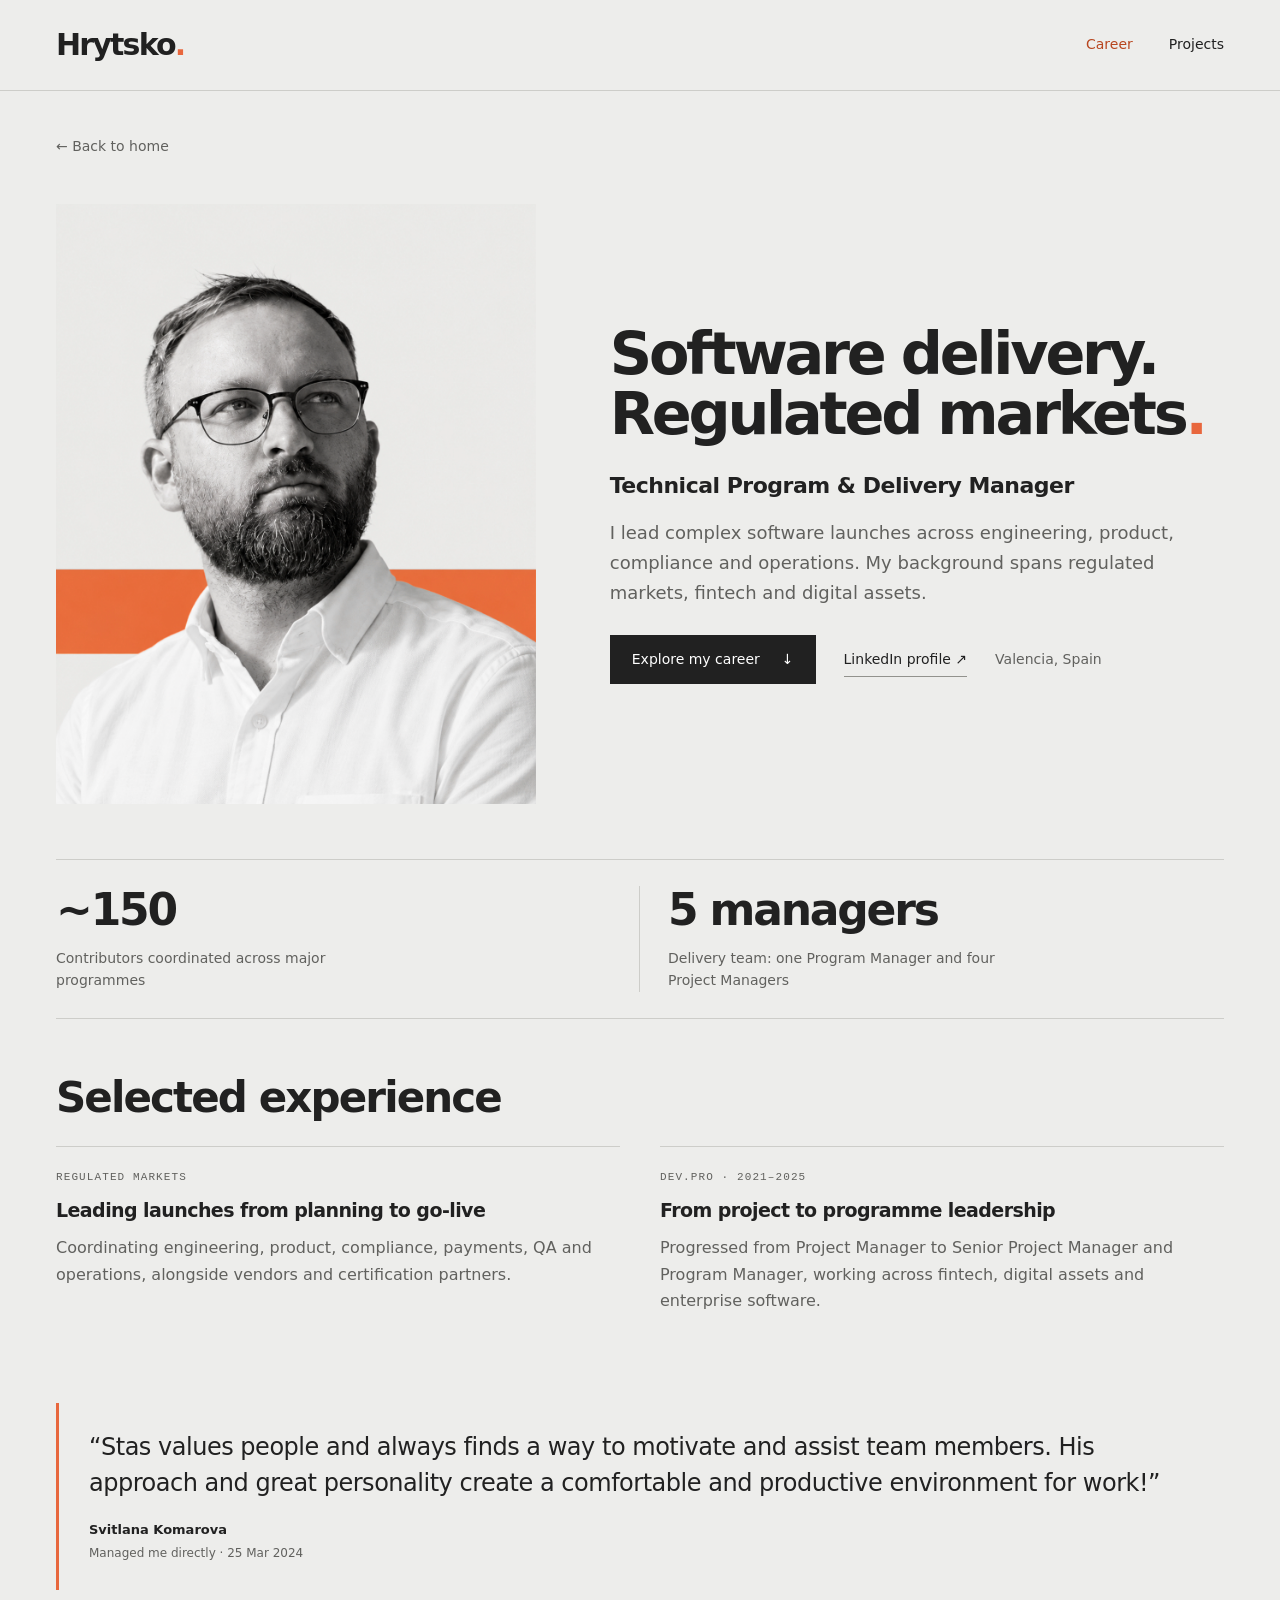
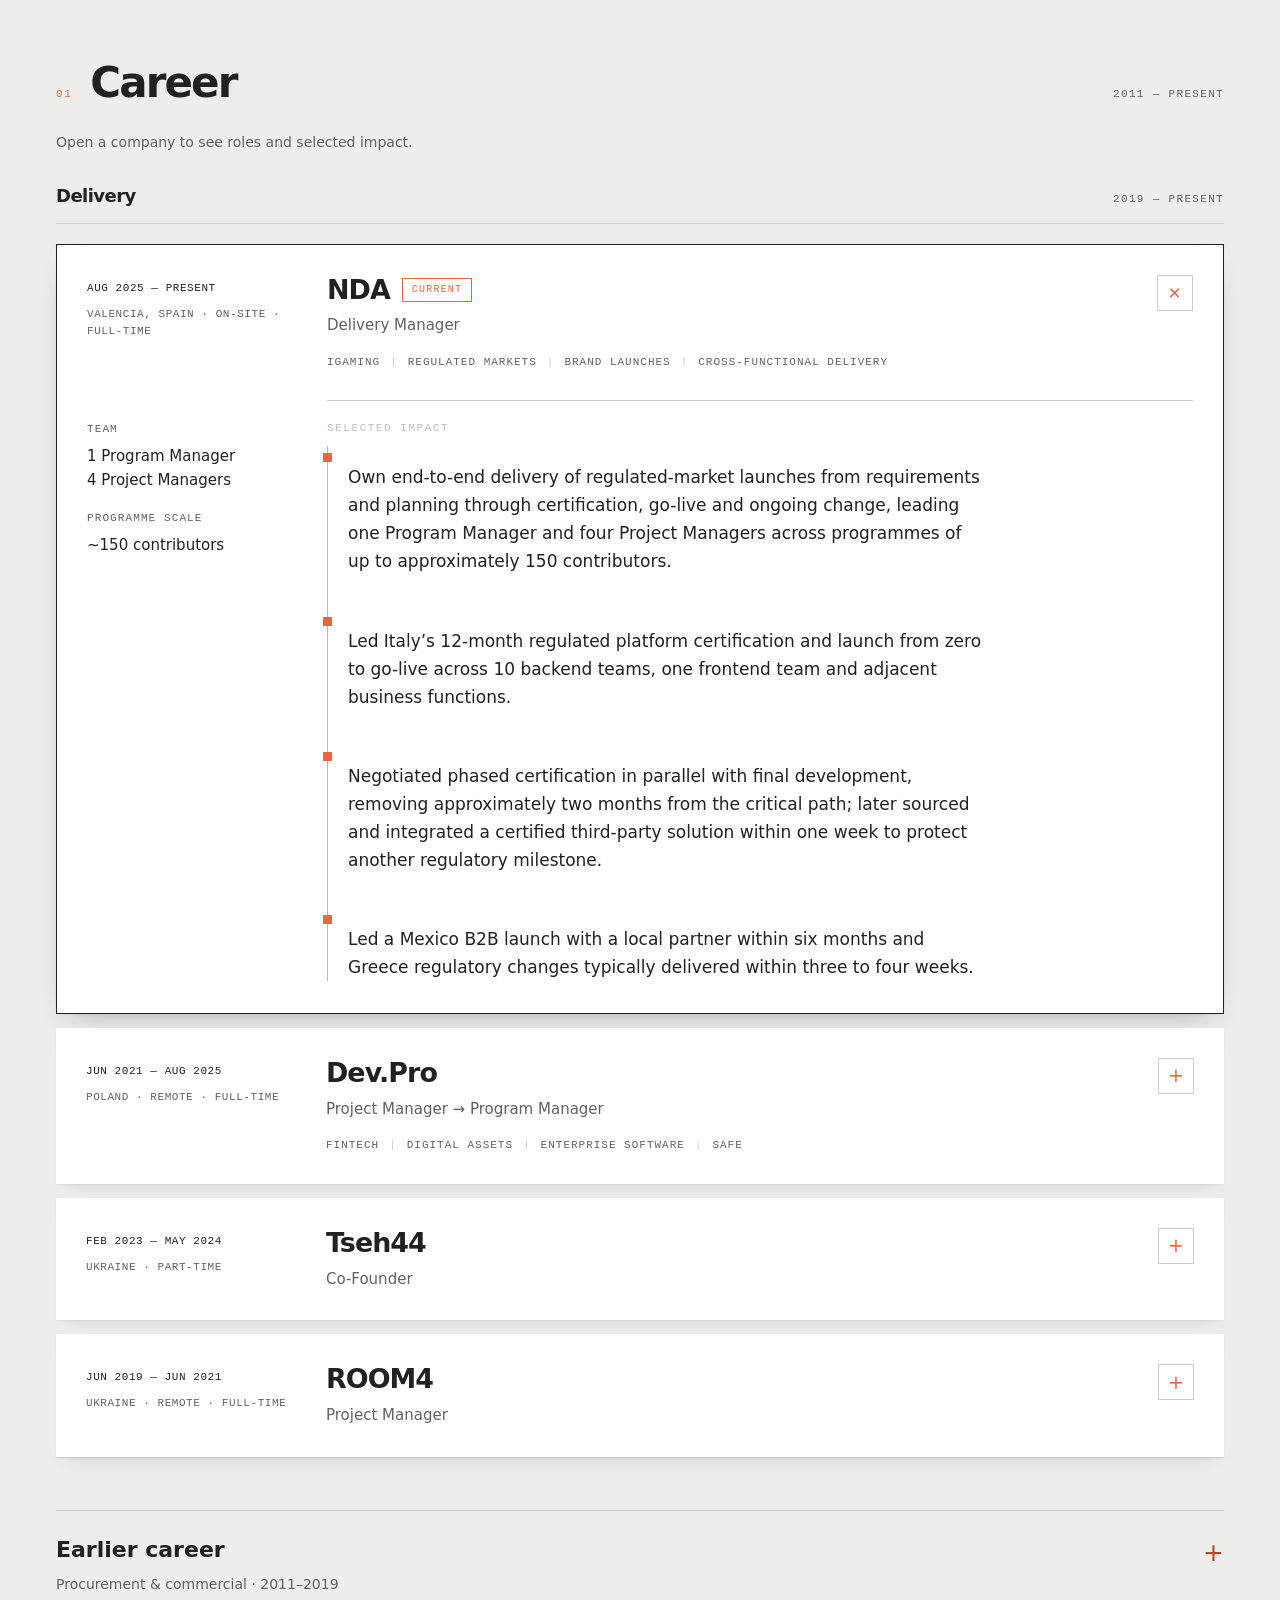
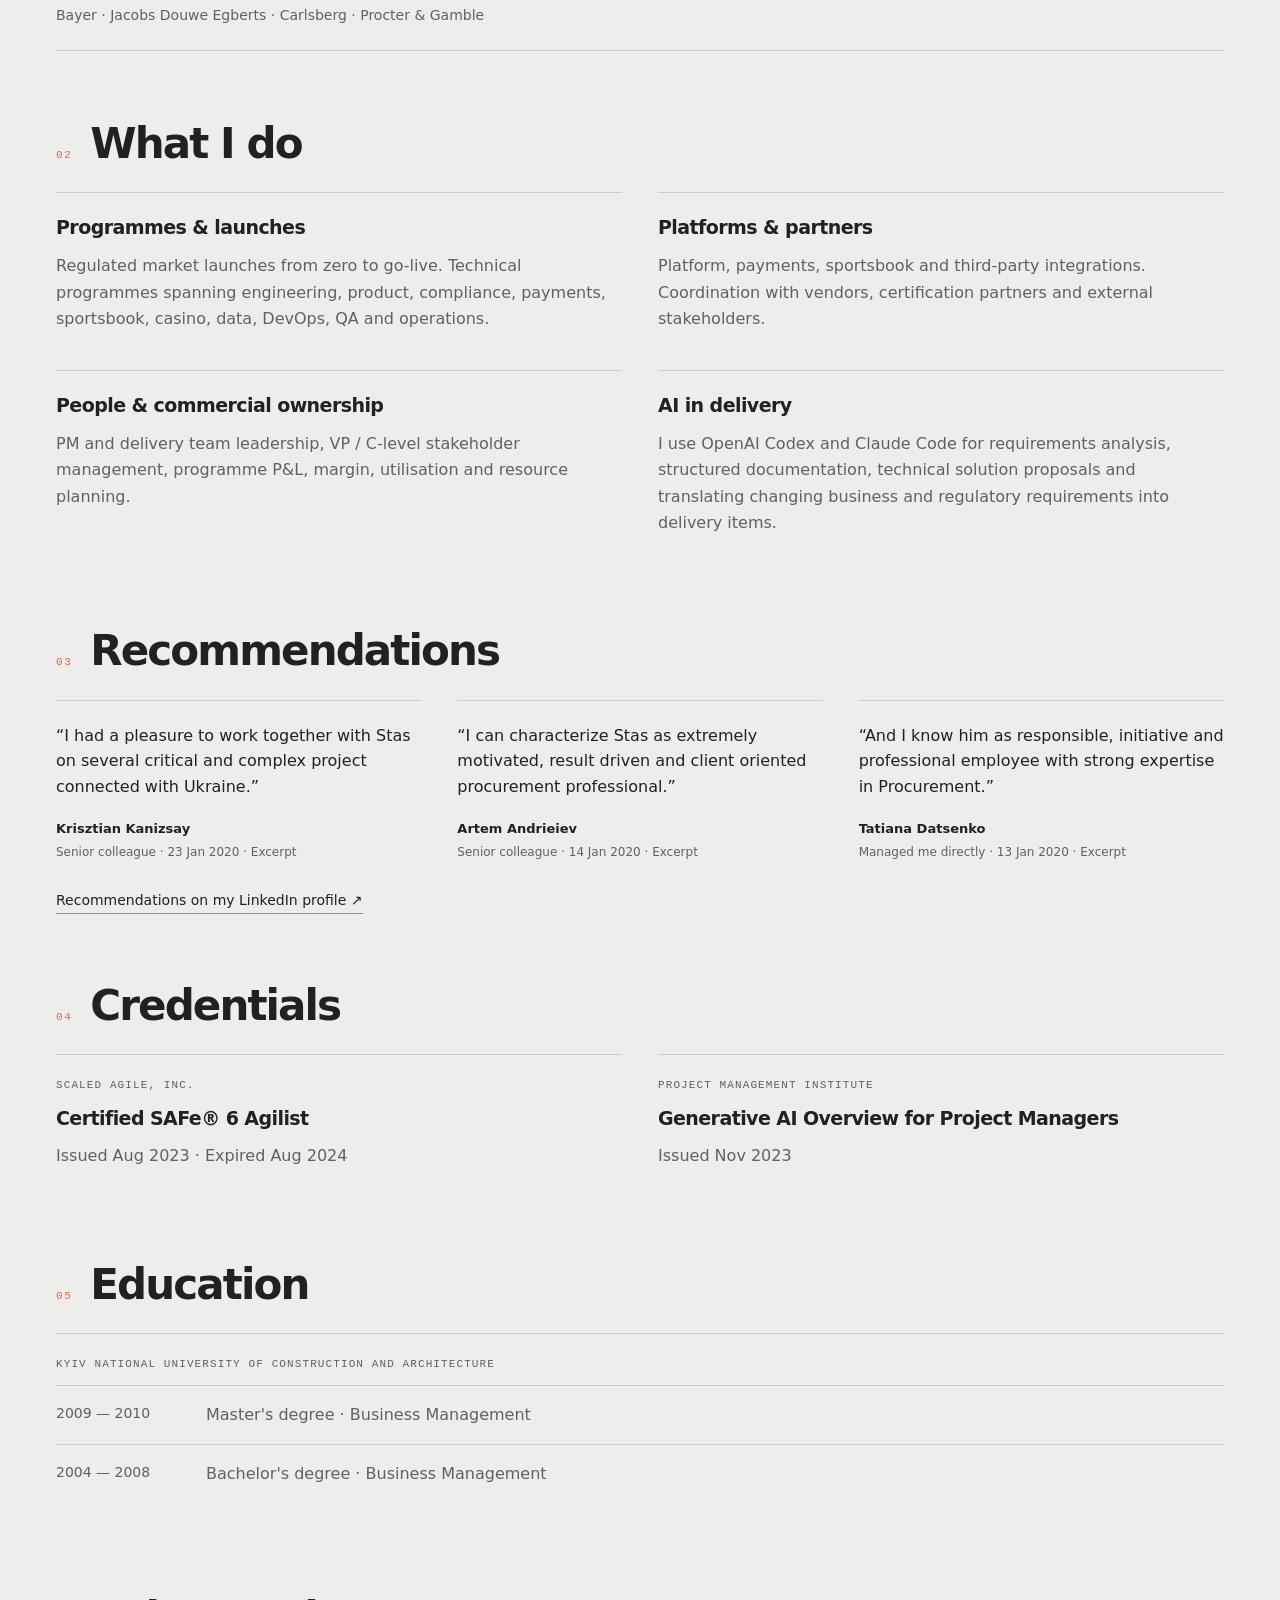
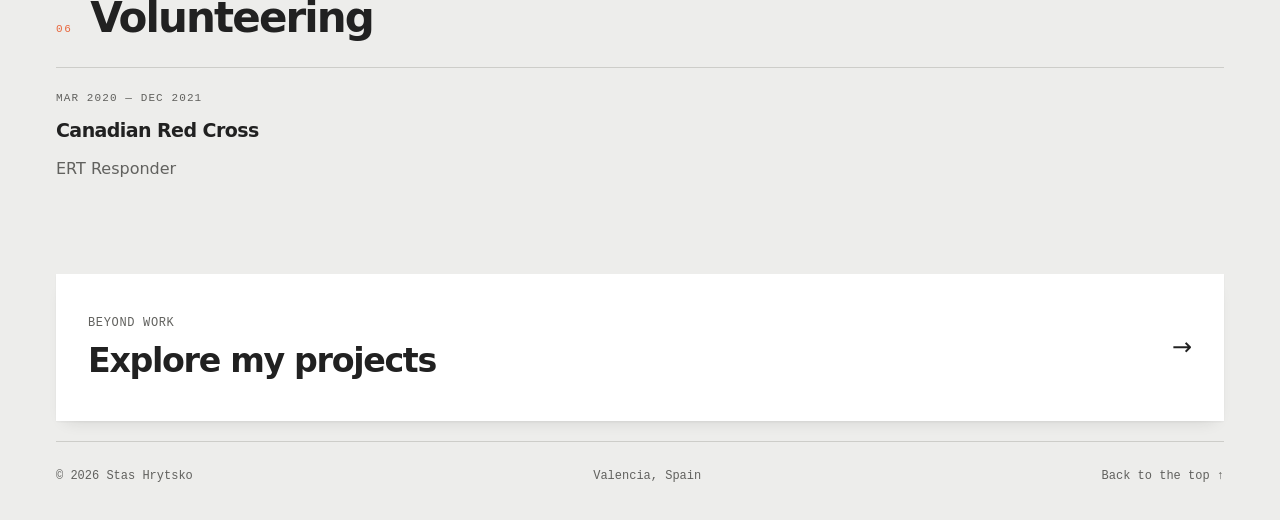
==== commit 261b949f: "Add selected achievements to career roles" ====
--- a/experience/index.html
+++ b/experience/index.html
@@ -54,7 +54,7 @@
 
 <section class="work-section" id="career" aria-labelledby="career-title">
 <div class="section-head"><span class="section-index">01</span><h2 id="career-title">Career</h2><span class="section-note">2011 — Present</span></div>
-<p class="small career-hint">Open a company to see roles and detail.</p>
+<p class="small career-hint">Open a company to see roles and selected impact.</p>
 
 <div class="chapter">
 <div class="chapter-head"><h3>Delivery</h3><span class="chapter-years">2019 — Present</span></div>
@@ -77,8 +77,13 @@
 </dl>
 <div class="job-blocks">
 <div class="job-block">
-<h4>Scope</h4>
-<p>I lead a delivery management team of one Program Manager and four Project Managers, coordinating major programmes involving up to approximately 150 contributors.</p>
+<h4>Selected impact</h4>
+<ul class="role-history">
+<li><p>Own end-to-end delivery of regulated-market launches from requirements and planning through certification, go-live and ongoing change, leading one Program Manager and four Project Managers across programmes of up to approximately 150 contributors.</p></li>
+<li><p>Led Italy’s 12-month regulated platform certification and launch from zero to go-live across 10 backend teams, one frontend team and adjacent business functions.</p></li>
+<li><p>Negotiated phased certification in parallel with final development, removing approximately two months from the critical path; later sourced and integrated a certified third-party solution within one week to protect another regulatory milestone.</p></li>
+<li><p>Led a Mexico B2B launch with a local partner within six months and Greece regulatory changes typically delivered within three to four weeks.</p></li>
+</ul>
 </div>
 </div>
 </div>
@@ -108,6 +113,15 @@
 <li><h3>Project Manager</h3><span class="small">Jun 2021 — Sep 2022</span></li>
 </ol>
 </div>
+<div class="job-block">
+<h4>Selected impact</h4>
+<ul class="role-history">
+<li><p>Owned delivery for the Securrency / DTCC Digital Assets account across five software teams, scaling the account from 8 to 50 people.</p></li>
+<li><p>Owned account-level P&amp;L, increased margin by 8% and renegotiated developer rates upward by 10%.</p></li>
+<li><p>Created and scaled a Technical Business Analysis function that removed roughly one sprint from feature delivery — an approximate 30% cycle-time reduction.</p></li>
+<li><p>Integrated a separately operating Data team into the wider programme within three months, reducing recurring integration and regression issues around releases.</p></li>
+</ul>
+</div>
 </div>
 </div>
 </details>
@@ -126,20 +140,40 @@
 <div><dt>Duration</dt><dd>1 yr 4 mos</dd></div>
 </dl>
 <div class="job-blocks">
-<div class="job-block"><h4>Context</h4><p>Co-founder role held alongside my work at Dev.Pro.</p></div>
-</div>
-</div>
-</details>
-
-<article class="job job--flat reveal">
-<div class="job-summary">
+<div class="job-block">
+<h4>Selected impact</h4>
+<ul class="role-history">
+<li><p>Led the launch of a coworking space from concept and facility renovation through operational readiness.</p></li>
+<li><p>Developed the go-to-market strategy, defined the service offering and established the core business operations.</p></li>
+</ul>
+</div>
+</div>
+</div>
+</details>
+
+<details class="job reveal">
+<summary class="job-summary">
 <span class="job-aside"><span class="job-dates">Jun 2019 — Jun 2021</span><span class="job-place">Ukraine · Remote · Full-time</span></span>
 <span class="job-main">
 <span class="job-company">ROOM4</span>
 <span class="job-role">Project Manager</span>
 </span>
-</div>
-</article>
+<span class="job-toggle" aria-hidden="true"><span class="job-toggle-icon">+</span></span>
+</summary>
+<div class="job-body">
+<dl class="job-meta"><div><dt>Duration</dt><dd>2 yrs</dd></div></dl>
+<div class="job-blocks">
+<div class="job-block">
+<h4>Selected impact</h4>
+<ul class="role-history">
+<li><p>Delivered a custom CRM platform from scratch, achieving 90% client satisfaction while keeping delivery delays below 5%.</p></li>
+<li><p>Led a six-person cross-functional team through a nine-month development cycle and secured an extended support contract.</p></li>
+<li><p>Introduced Scrum delivery, GitLab CI/CD and automated regression testing, reducing manual QA effort by 15%.</p></li>
+</ul>
+</div>
+</div>
+</div>
+</details>
 
 </div>
 </div>
@@ -173,6 +207,13 @@
 </ol>
 </div>
 <div class="job-block">
+<h4>Selected impact</h4>
+<ul class="role-history">
+<li><p>Supported the launch of Eastern Europe’s largest DEKALB corn-seed facility, a €200M programme with annual capacity of 875,000 units.</p></li>
+<li><p>Managed more than $1.2M in tenders through SAP Ariba, achieving 2–15% cost optimisation through structured bidding and vendor management.</p></li>
+</ul>
+</div>
+<div class="job-block">
 <h4>Recognition</h4>
 <p class="small">Letter of recommendation listed on my LinkedIn profile.</p>
 <a class="text-link" href="https://www.linkedin.com/in/stas-hrytsko/" target="_blank" rel="noopener noreferrer">Visit LinkedIn profile ↗</a>
@@ -181,16 +222,29 @@
 </div>
 </details>
 
-<article class="job job--flat reveal">
-<div class="job-summary">
+<details class="job reveal">
+<summary class="job-summary">
 <span class="job-aside"><span class="job-dates">Nov 2016 — Mar 2018</span><span class="job-place">Kyiv Metropolitan Area · On-site · Contract</span></span>
 <span class="job-main">
 <span class="job-company">Jacobs Douwe Egberts</span>
 <span class="job-role">Buyer IM, Marketing &amp; Sales</span>
 <span class="job-domains"><span>UA</span><span>EECA</span><span>MEA</span></span>
 </span>
-</div>
-</article>
+<span class="job-toggle" aria-hidden="true"><span class="job-toggle-icon">+</span></span>
+</summary>
+<div class="job-body">
+<dl class="job-meta"><div><dt>Duration</dt><dd>1 yr 5 mos</dd></div></dl>
+<div class="job-blocks">
+<div class="job-block">
+<h4>Selected impact</h4>
+<ul class="role-history">
+<li><p>Managed more than 50 suppliers across EECA and MEA, achieving 5–10% cost reductions on $500K in tenders.</p></li>
+<li><p>Secured strategic partnerships for a cross-sales programme with an annual value of $800K.</p></li>
+</ul>
+</div>
+</div>
+</div>
+</details>
 
 <details class="job reveal">
 <summary class="job-summary">
@@ -211,19 +265,39 @@
 <h4>Roles</h4>
 <ol class="role-history"><li><h3>Senior Purchasing Specialist</h3><span class="small">Nov 2014 — Nov 2016</span></li><li><h3>Purchase Specialist</h3><span class="small">Aug 2012 — Nov 2014</span></li></ol>
 </div>
-</div>
-</div>
-</details>
-
-<article class="job job--flat reveal">
-<div class="job-summary">
+<div class="job-block">
+<h4>Selected impact</h4>
+<ul class="role-history">
+<li><p>Managed indirect procurement for brewery operations across more than 100 suppliers, achieving 5–10% cost optimisation on tenders up to $100K.</p></li>
+<li><p>Standardised contract terms and moved suppliers from prepayment to 30-day post-payment conditions.</p></li>
+</ul>
+</div>
+</div>
+</div>
+</details>
+
+<details class="job reveal">
+<summary class="job-summary">
 <span class="job-aside"><span class="job-dates">May 2011 — Aug 2012</span><span class="job-place">Ukraine · On-site · Full-time</span></span>
 <span class="job-main">
 <span class="job-company">Procter &amp; Gamble</span>
 <span class="job-role">Purchase Specialist</span>
 </span>
-</div>
-</article>
+<span class="job-toggle" aria-hidden="true"><span class="job-toggle-icon">+</span></span>
+</summary>
+<div class="job-body">
+<dl class="job-meta"><div><dt>Duration</dt><dd>1 yr 4 mos</dd></div></dl>
+<div class="job-blocks">
+<div class="job-block">
+<h4>Selected impact</h4>
+<ul class="role-history">
+<li><p>Managed procurement operations for manufacturing facilities, coordinating across departments to maintain timely delivery of production materials.</p></li>
+<li><p>Introduced supplier-performance metrics to improve on-time delivery and quality compliance across the supply chain.</p></li>
+</ul>
+</div>
+</div>
+</div>
+</details>
 
 </div>
 </details>
--- a/styles.css
+++ b/styles.css
@@ -154,7 +154,7 @@
 .jobs{display:flex;flex-direction:column;gap:14px}
 .job{background:#fff;border:0;padding:0;overflow:hidden;box-shadow:0 1px 2px rgba(33,33,33,.05),0 8px 16px -10px rgba(33,33,33,.18);transition:box-shadow .25s ease,transform .25s ease}
 .job[open]{box-shadow:0 1px 2px rgba(33,33,33,.06),0 14px 28px -14px rgba(33,33,33,.3)}
-.job--current{background:var(--ink);color:#fff}
+.job--current{background:#fff;color:var(--ink);border:1px solid var(--ink);box-shadow:none}
 .job-summary{display:grid;grid-template-columns:210px minmax(0,1fr) 40px;gap:0 30px;align-items:start;padding:clamp(22px,2.6vw,30px);list-style:none;cursor:default}
 details.job>.job-summary{cursor:pointer}
 .job-summary::-webkit-details-marker,.job-summary::marker{display:none;content:""}
@@ -162,18 +162,18 @@
 .job-aside{display:flex;flex-direction:column;gap:9px;padding-top:5px}
 .job-dates,.job-place{font:11px/1.55 var(--mono);letter-spacing:.05em;text-transform:uppercase;color:var(--muted)}
 .job-dates{color:var(--ink)}
-.job--current .job-dates{color:#fff}
-.job--current .job-place,.job--current .job-role{color:#a7a7a4}
+.job--current .job-dates{color:var(--ink)}
+.job--current .job-place,.job--current .job-role{color:var(--muted)}
 .job-company{display:flex;align-items:center;flex-wrap:wrap;gap:12px;font-size:clamp(23px,2.1vw,28px);font-weight:700;line-height:1.15;letter-spacing:-.035em}
 .job-now{font:10px/1 var(--mono);letter-spacing:.12em;text-transform:uppercase;color:var(--accent);border:1px solid var(--accent);padding:6px 9px}
 .job-role{display:block;margin-top:9px;font-size:15px;line-height:1.5;color:var(--muted)}
 .job-domains{display:flex;flex-wrap:wrap;align-items:center;gap:7px 0;margin-top:18px;font:11px/1.4 var(--mono);letter-spacing:.09em;text-transform:uppercase;color:var(--muted)}
 .job-domains span:not(:last-child)::after{content:"|";margin:0 10px;color:var(--line)}
-.job--current .job-domains{color:#a7a7a4}
-.job--current .job-domains span:not(:last-child)::after{color:#55565a}
+.job--current .job-domains{color:var(--muted)}
+.job--current .job-domains span:not(:last-child)::after{color:var(--line)}
 .job-toggle{justify-self:end;width:36px;height:36px;display:grid;place-items:center;border:1px solid var(--line);font-size:19px;line-height:1;color:var(--accent);transition:background .2s,border-color .2s}
 .job-toggle-icon{display:inline-block;transition:transform .25s ease}
-.job--current .job-toggle{border-color:#44454a}
+.job--current .job-toggle{border-color:var(--line)}
 details.job[open] .job-toggle-icon{transform:rotate(45deg)}
 .job--flat{background:transparent;box-shadow:none;border-radius:0;border-top:1px solid var(--line)}
 .job--flat .job-summary{padding:22px clamp(22px,2.6vw,30px);grid-template-columns:210px minmax(0,1fr)}
@@ -185,18 +185,18 @@
 .job-meta>div+div{margin-top:18px}
 .job-meta dt{font:11px/1.4 var(--mono);letter-spacing:.1em;text-transform:uppercase;color:var(--muted)}
 .job-meta dd{margin:6px 0 0;font-size:15px}
-.job--current .job-meta dt{color:#8d8e8b}
+.job--current .job-meta dt{color:var(--muted)}
 .job-blocks{grid-column:2}
 .job-block{padding-top:22px;border-top:1px solid var(--line)}
 .job-block+.job-block{margin-top:26px}
-.job--current .job-block{border-color:#3a3b3f}
+.job--current .job-block{border-color:var(--line)}
 .job-block h4{margin:0 0 12px;font:11px/1 var(--mono);letter-spacing:.14em;text-transform:uppercase;color:var(--muted);font-weight:400}
 .job-block p{margin:0 0 12px;max-width:640px}
 .job-block p:last-child{margin-bottom:0}
-.job--current .job-block .small{color:#a7a7a4}
+.job--current .job-block .small{color:var(--muted)}
 .job .role-history{margin:0}
 .job .role-history li::before{top:7px}
-.job--current .role-history{border-color:#44454a}
+.job--current .role-history{border-color:#b9b9b2}
 @media(hover:hover){details.job:hover{transform:translateY(-2px);box-shadow:0 1px 2px rgba(33,33,33,.06),0 16px 30px -14px rgba(33,33,33,.3)}
 details.job:hover .job-toggle{background:var(--accent);border-color:var(--accent);color:#fff}
 }
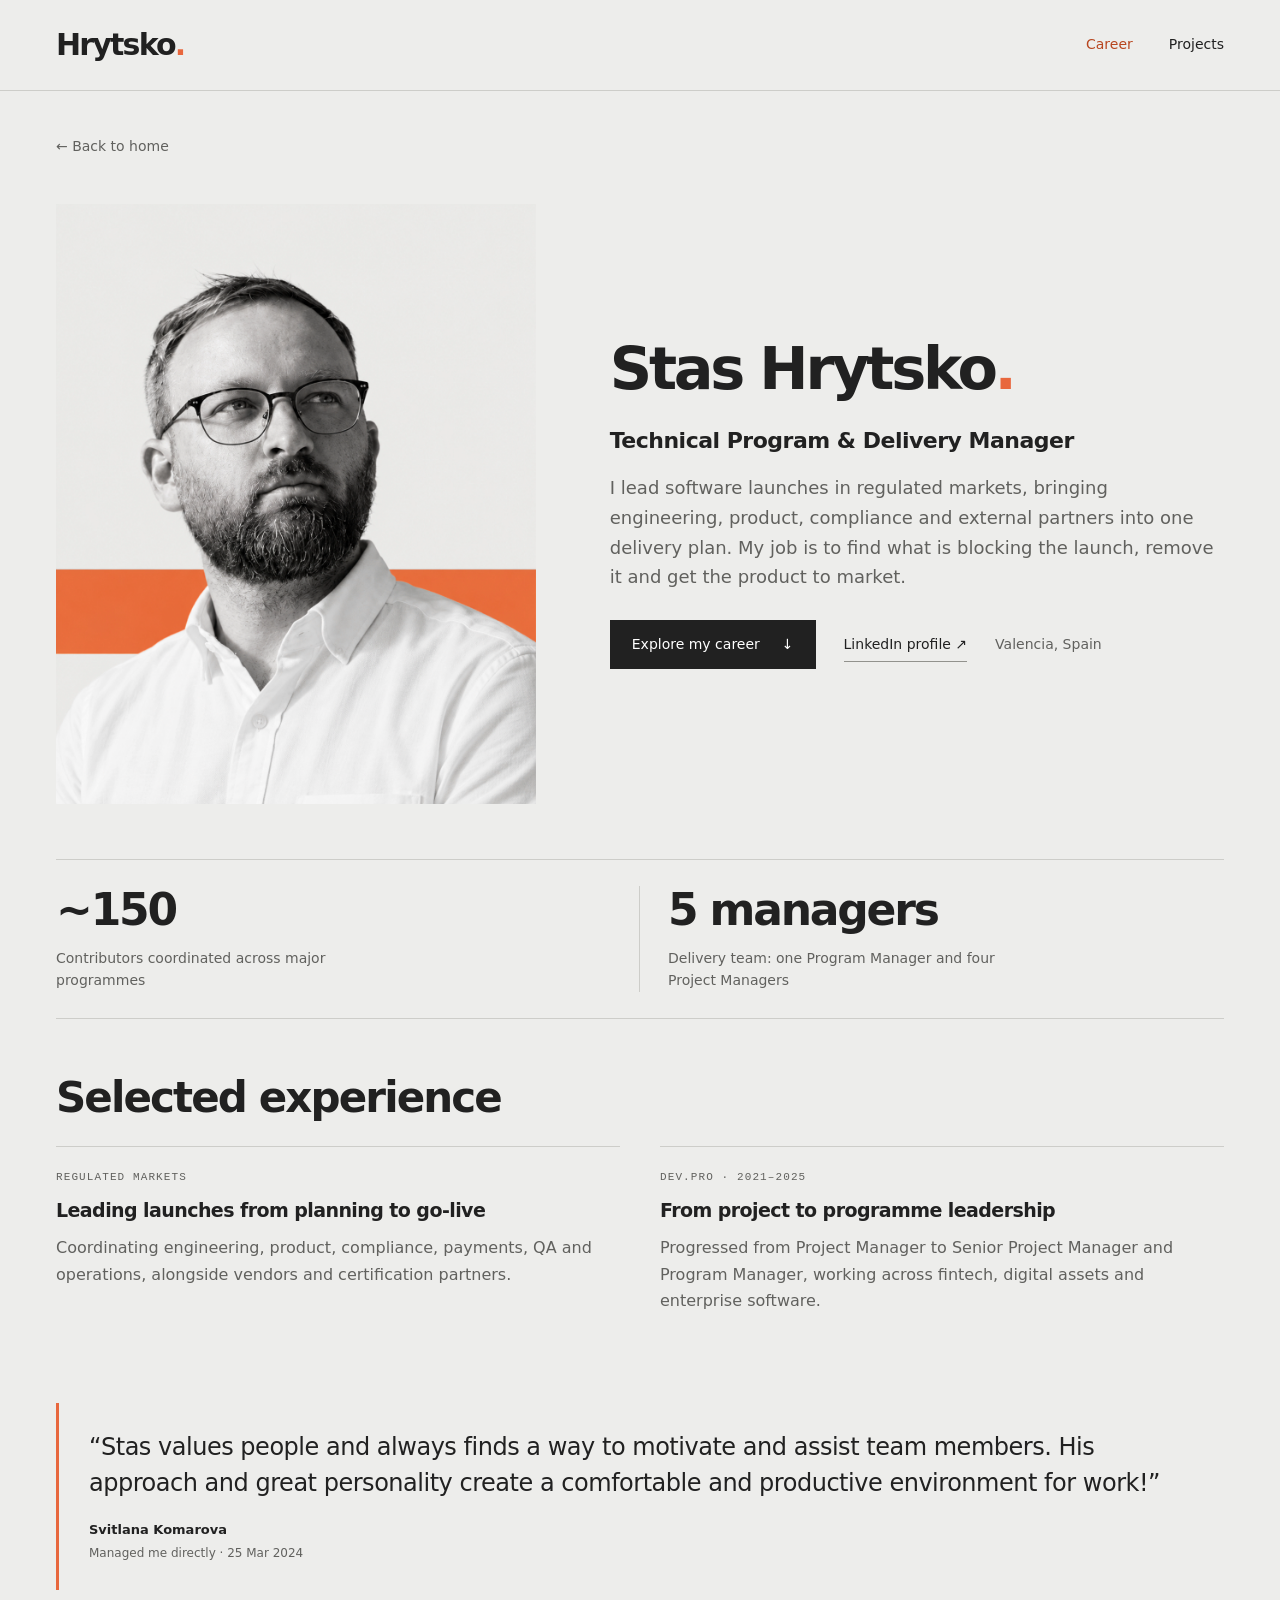
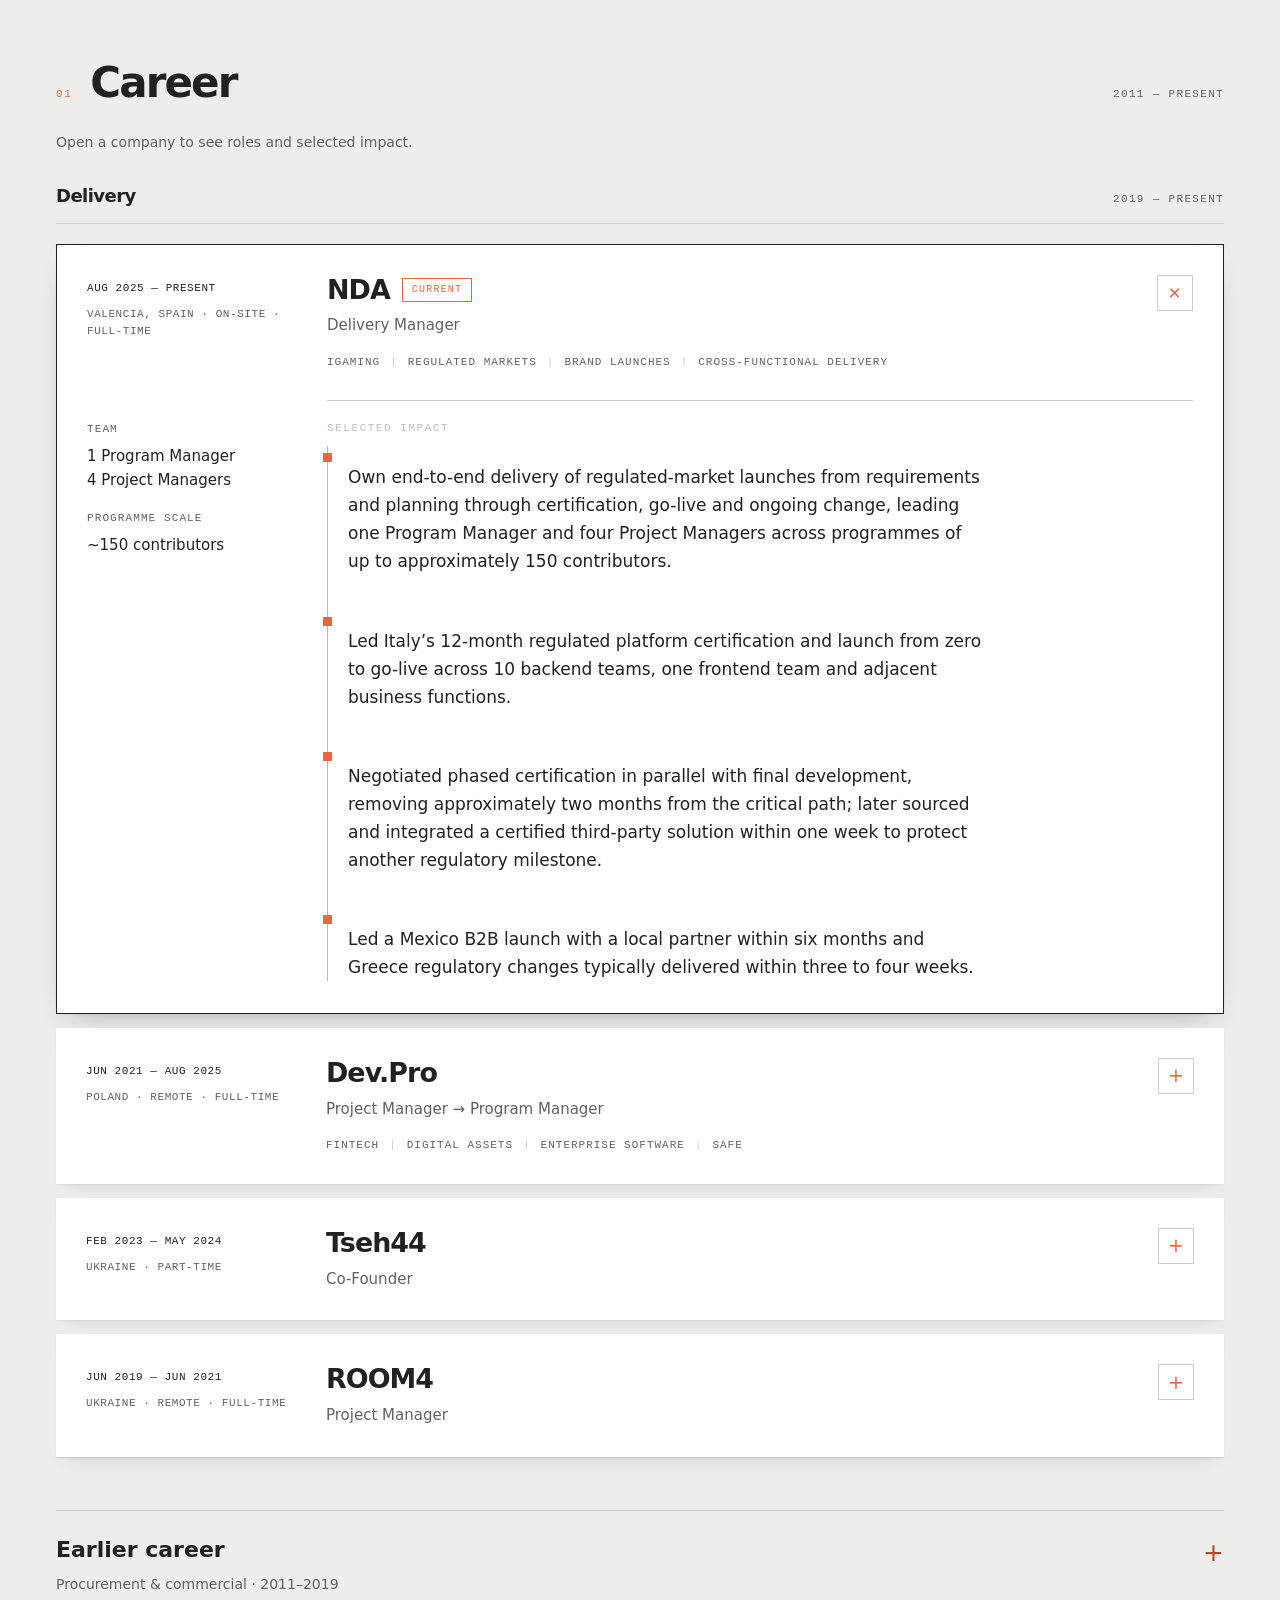
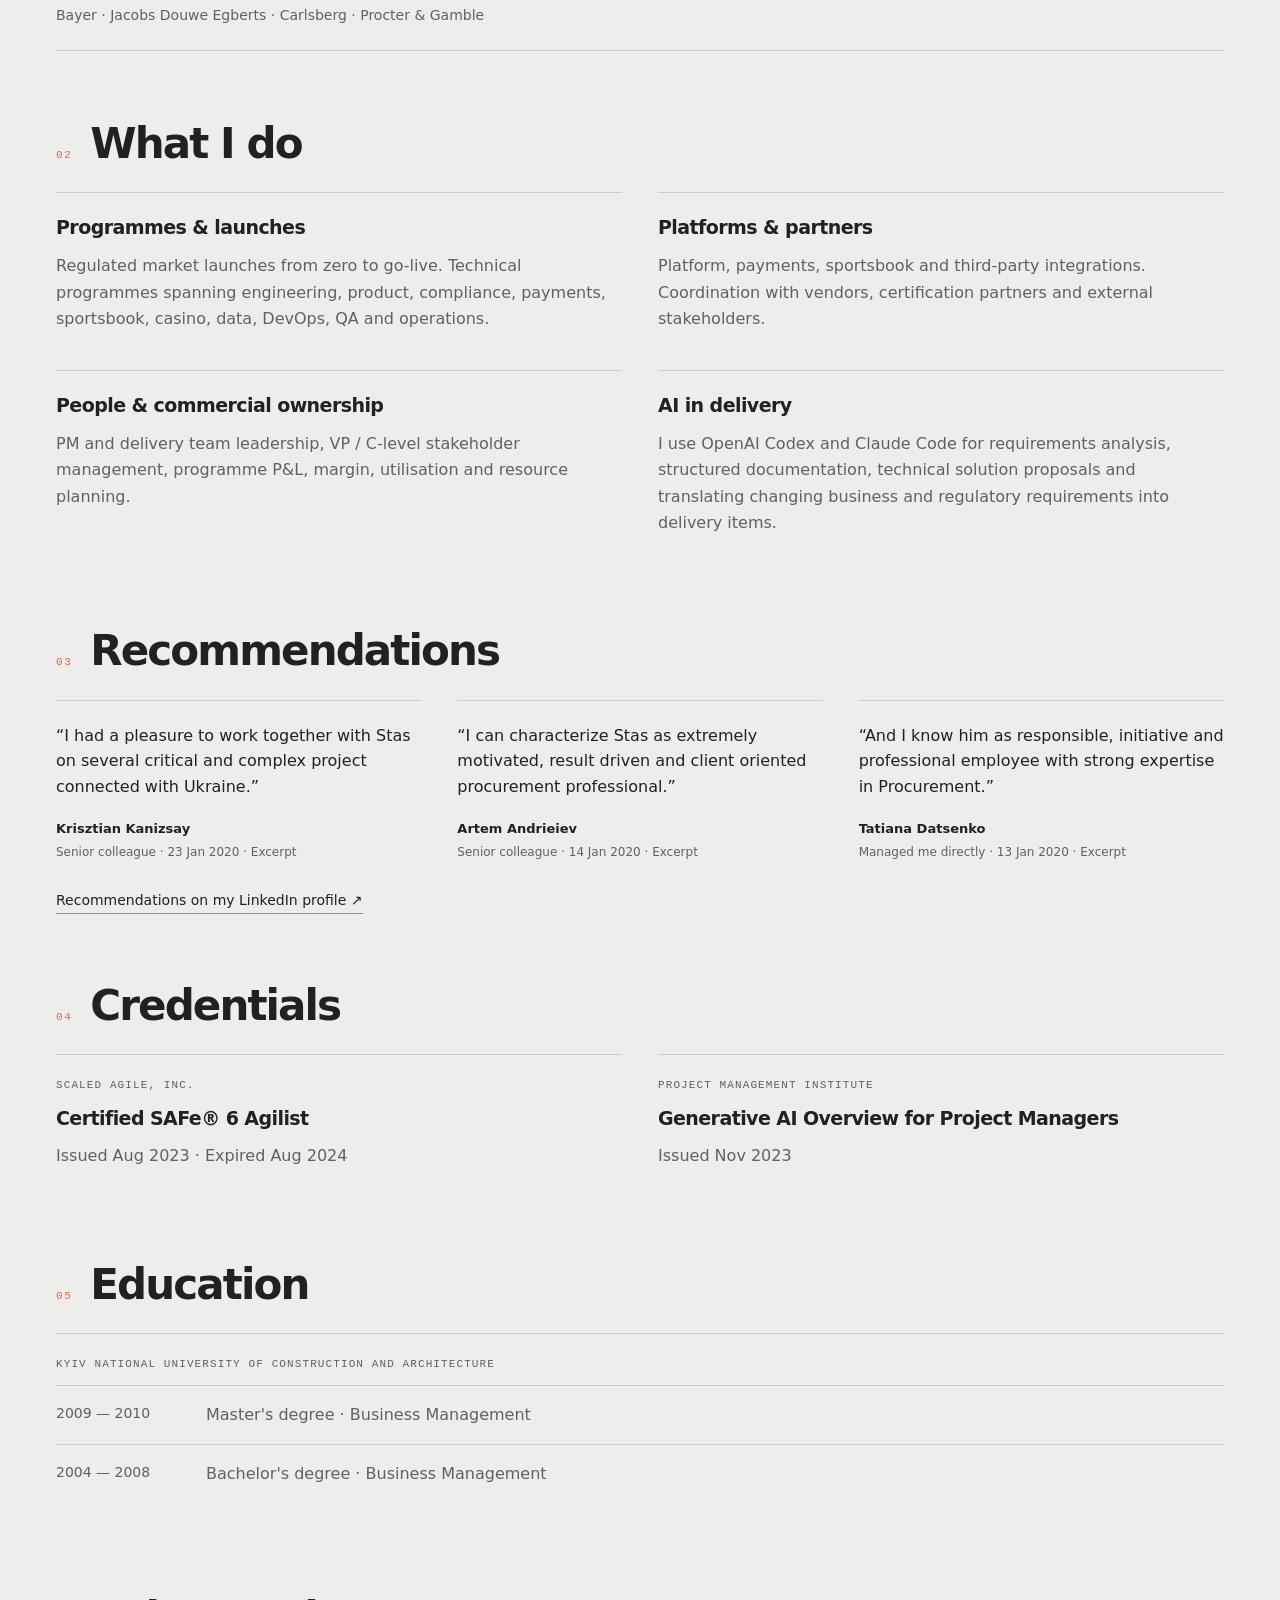
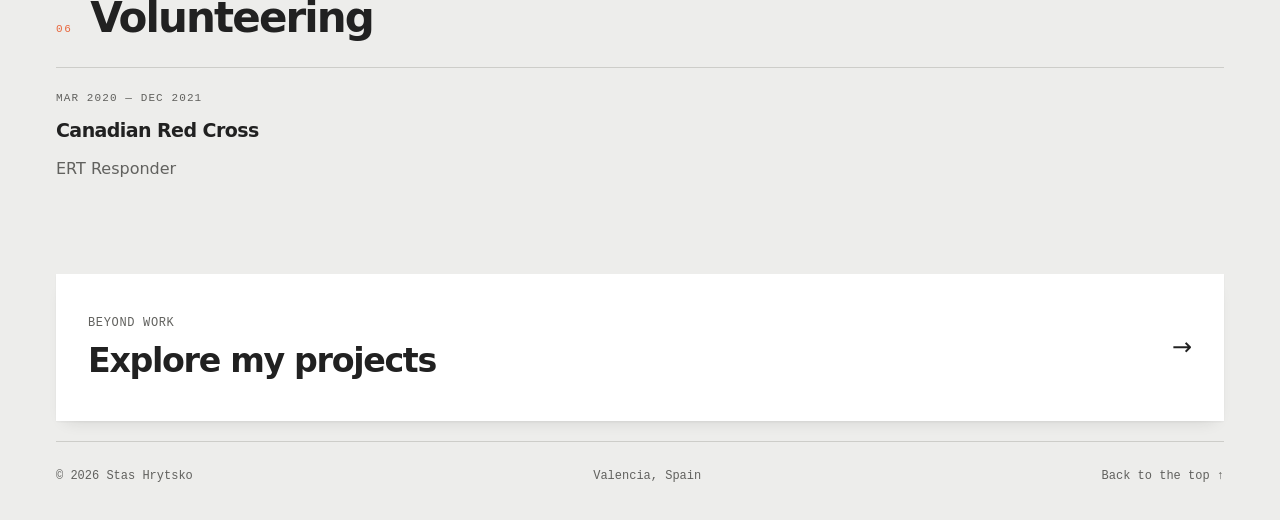
==== commit 6a6a564e: "Update career page introduction" ====
--- a/experience/index.html
+++ b/experience/index.html
@@ -27,9 +27,9 @@
 <img src="./file_00000000b10881f4941cb8662542f7a6.png" alt="Black-and-white portrait of Stas Hrytsko with an orange stripe in the background" decoding="async" fetchpriority="high">
 </figure>
 <div class="work-hero-content">
-<h1 id="page-title">Software delivery.<br>Regulated markets<span class="period">.</span></h1>
+<h1 id="page-title">Stas Hrytsko<span class="period">.</span></h1>
 <p class="work-title">Technical Program &amp; Delivery Manager</p>
-<p class="lede">I lead complex software launches across engineering, product, compliance and operations. My background spans regulated markets, fintech and digital assets.</p>
+<p class="lede">I lead software launches in regulated markets, bringing engineering, product, compliance and external partners into one delivery plan. My job is to find what is blocking the launch, remove it and get the product to market.</p>
 <div class="actions"><a class="button" href="#career">Explore my career <span aria-hidden="true">↓</span></a><a class="text-link" href="https://www.linkedin.com/in/stas-hrytsko/" target="_blank" rel="noopener noreferrer">LinkedIn profile ↗</a><span class="small">Valencia, Spain</span></div>
 </div>
 </div>
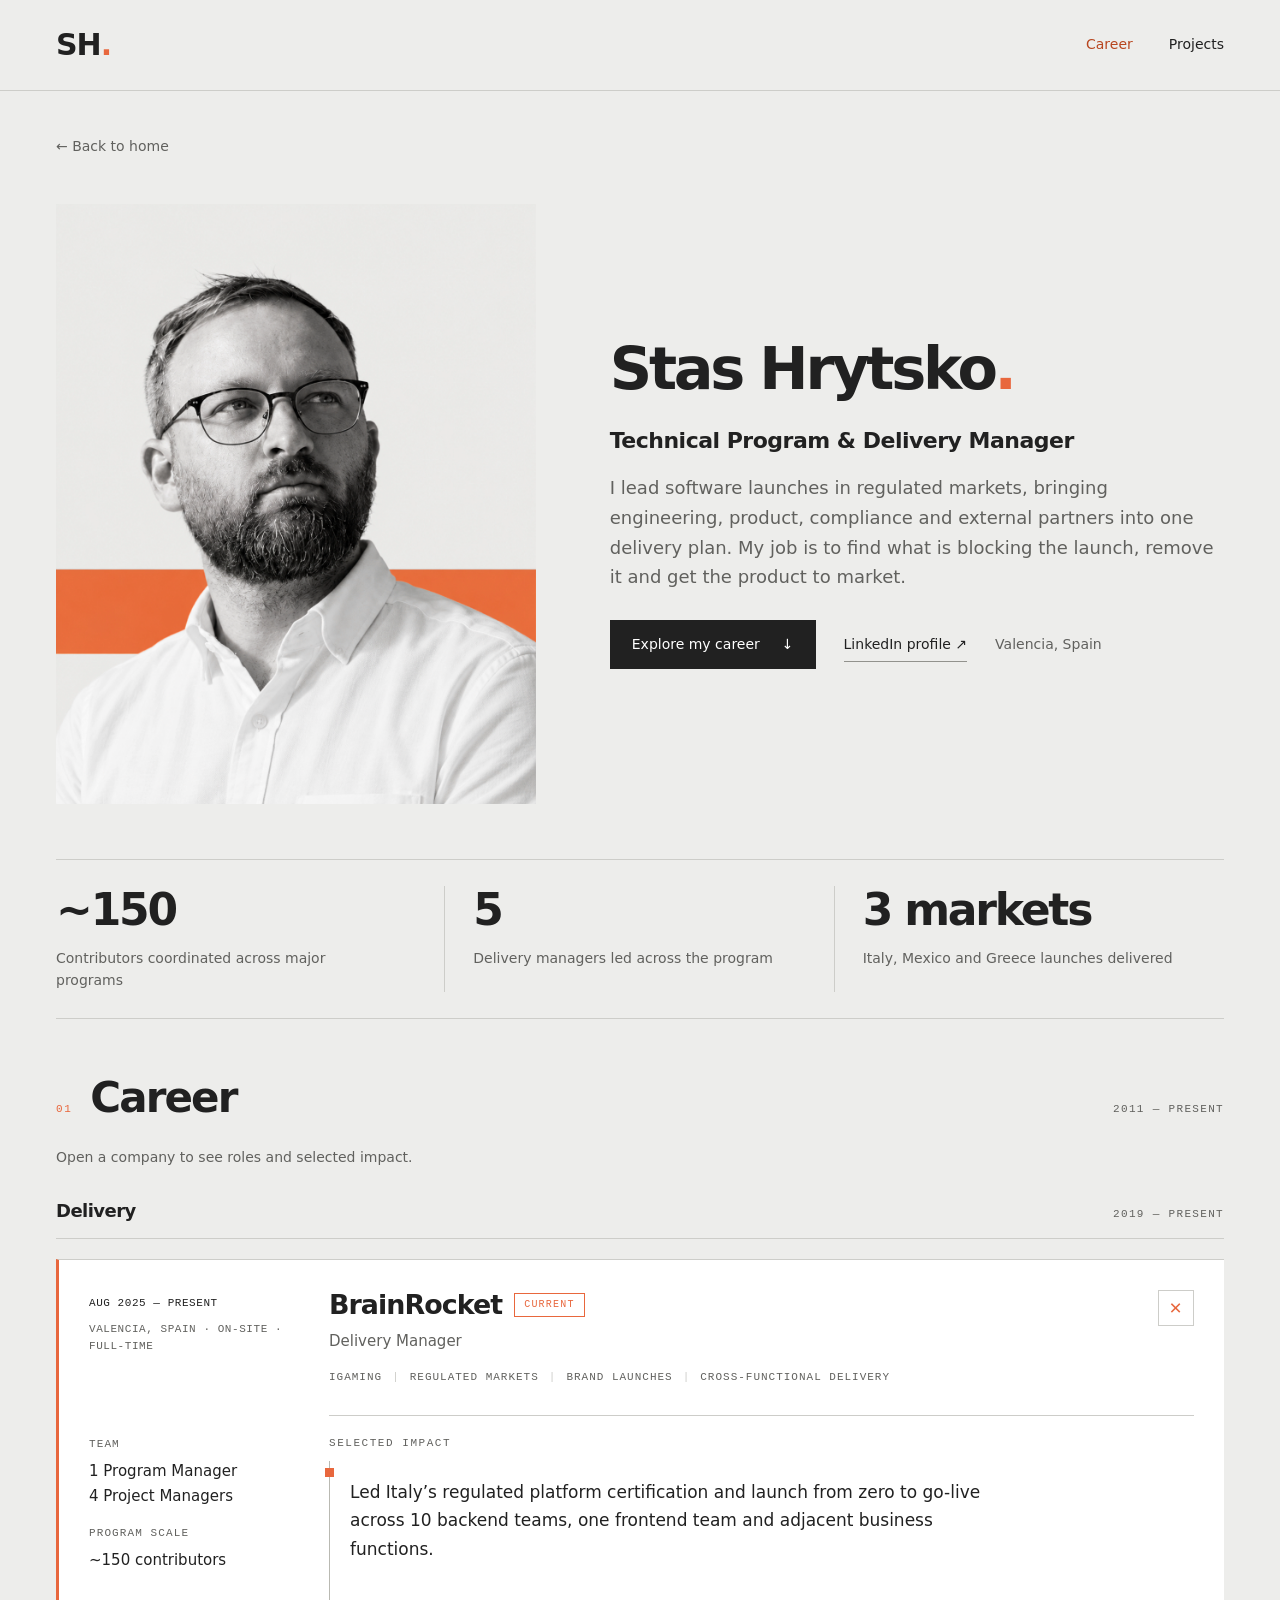
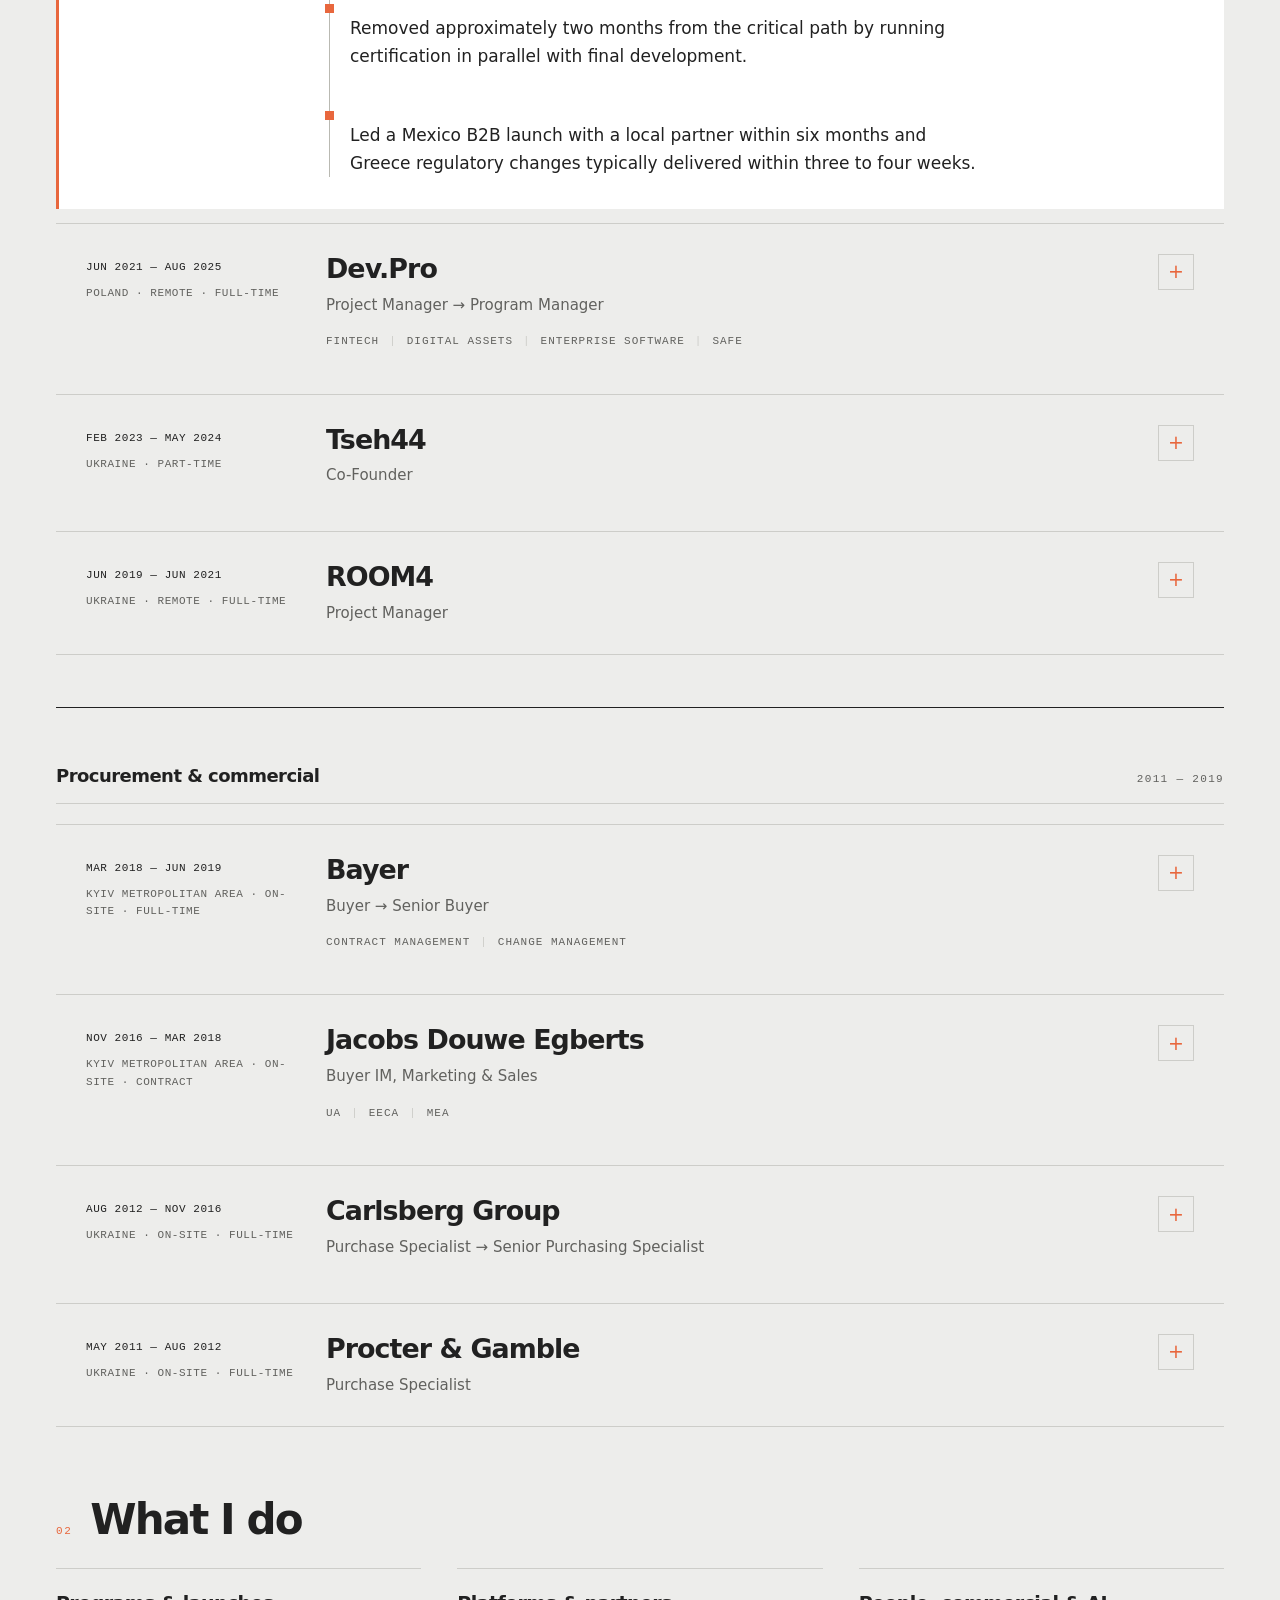
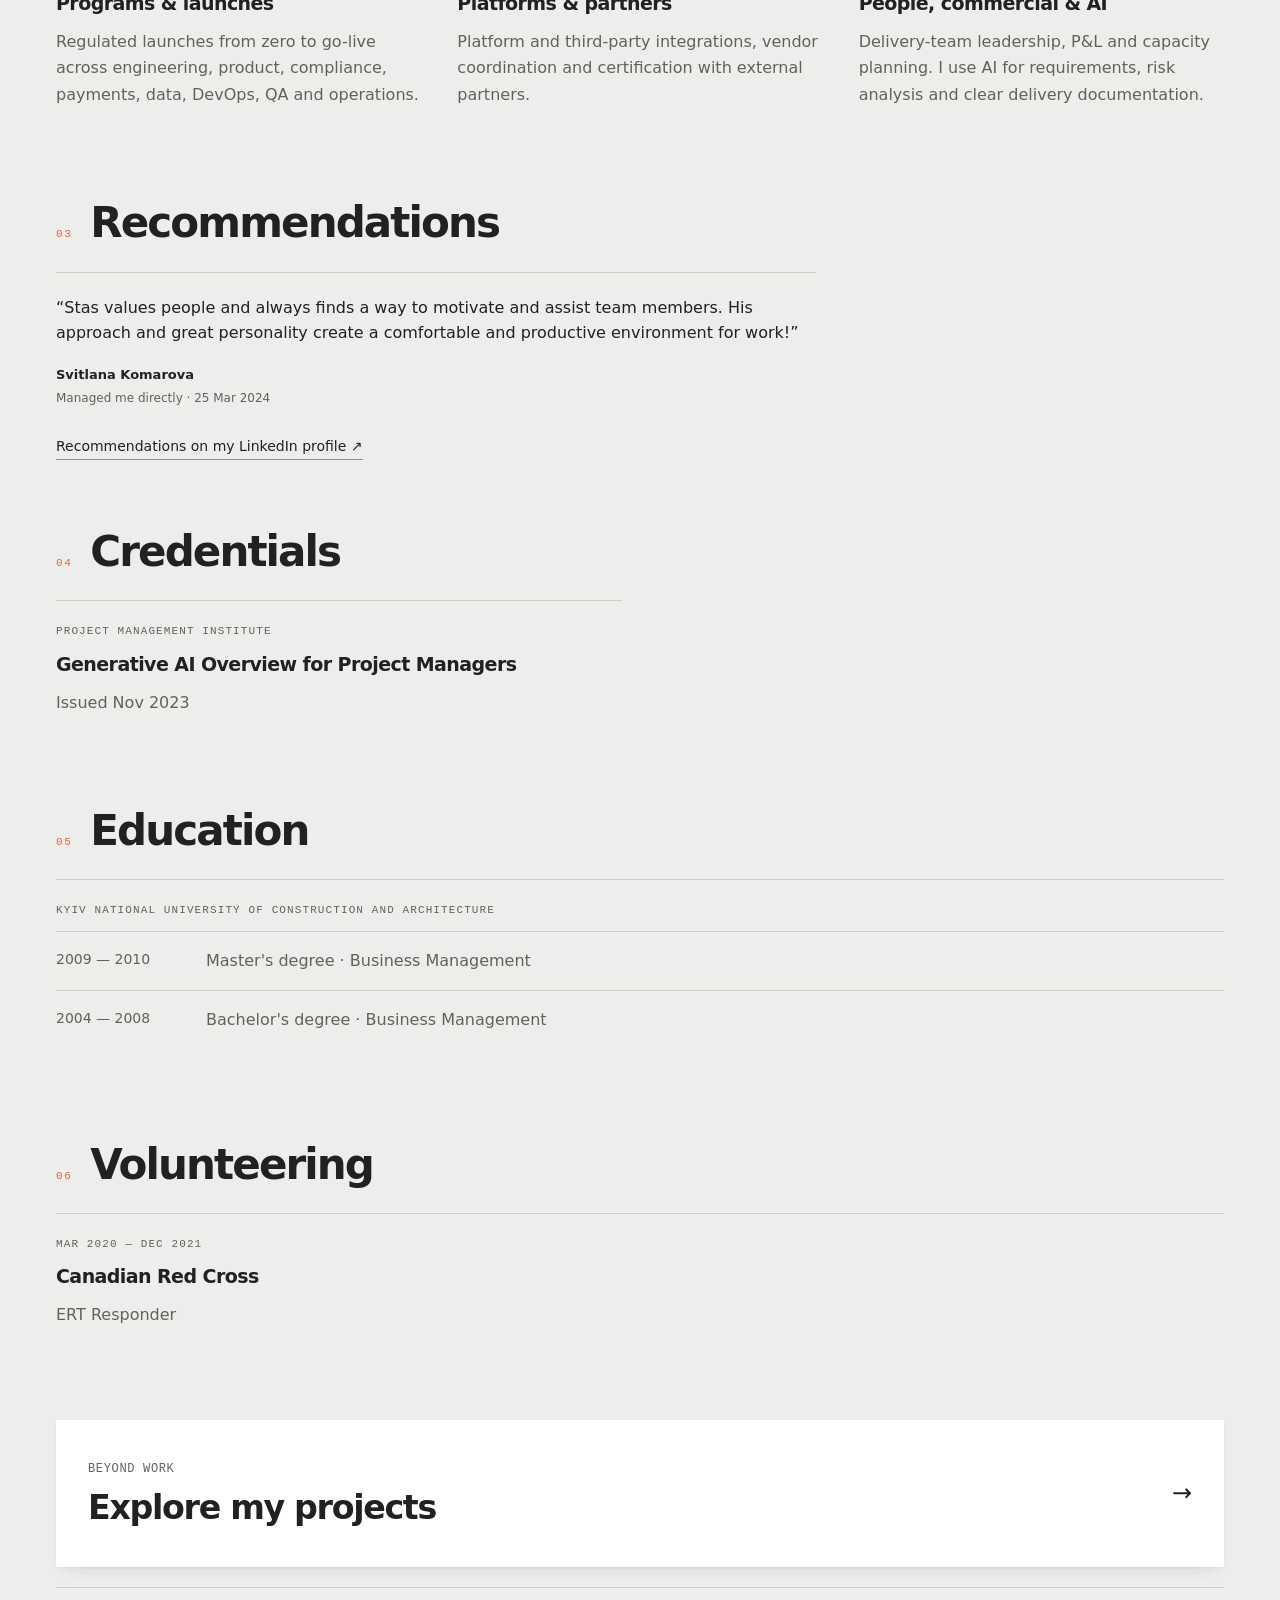
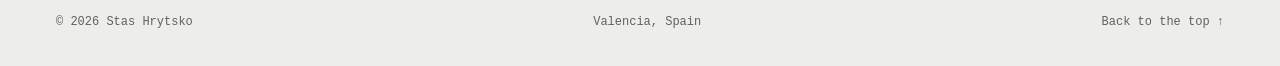
==== commit f834f2b2: "Refine career content and visual hierarchy" ====
--- a/experience/index.html
+++ b/experience/index.html
@@ -3,9 +3,8 @@
 <head>
 <meta charset="utf-8">
 <meta name="viewport" content="width=device-width, initial-scale=1">
-<meta name="robots" content="noindex,nofollow">
 <title>Career — Stas Hrytsko</title>
-<meta name="description" content="Stas Hrytsko's career in technical programme delivery, regulated markets, fintech, digital assets and procurement. Experience, education and recommendations.">
+<meta name="description" content="Stas Hrytsko's career in technical program delivery, regulated markets, fintech, digital assets and procurement. Experience, education and recommendations.">
 <link rel="icon" type="image/svg+xml" href="../favicon.svg">
 <link rel="stylesheet" href="../styles.css">
 <meta name="theme-color" content="#ededeb">
@@ -14,7 +13,7 @@
 <a class="skip" href="#main">Skip to content</a>
 <header>
 <div class="wrap nav">
-<a class="wordmark" href="../" aria-label="Stas Hrytsko home">Hrytsko<span>.</span></a>
+<a class="wordmark" href="../" aria-label="Stas Hrytsko home">SH<span>.</span></a>
 <nav aria-label="Main navigation"><a href="./" class="active" aria-current="page">Career</a><a href="../projects/">Projects</a></nav>
 </div>
 </header>
@@ -35,22 +34,12 @@
 </div>
 </section>
 
-<div class="stat-cards work-scope" aria-label="Current leadership and programme scope">
-<div class="stat-card"><strong>~150</strong><span>Contributors coordinated across major programmes</span></div>
-<div class="stat-card"><strong>5 managers</strong><span>Delivery team: one Program Manager and four Project Managers</span></div>
-</div>
-
-<section class="work-section work-highlights" id="highlights" aria-labelledby="highlights-title">
-<div class="section-head"><h2 id="highlights-title">Selected experience</h2></div>
-<div class="work-highlights-grid">
-<article><span class="card-label">Regulated markets</span><h3>Leading launches from planning to go-live</h3><p>Coordinating engineering, product, compliance, payments, QA and operations, alongside vendors and certification partners.</p></article>
-<article><span class="card-label">Dev.Pro · 2021–2025</span><h3>From project to programme leadership</h3><p>Progressed from Project Manager to Senior Project Manager and Program Manager, working across fintech, digital assets and enterprise software.</p></article>
-</div>
-</section>
-
-<section class="work-section work-testimonial" aria-label="Recommendation">
-<figure class="quote-card quote-card--lead reveal"><blockquote>“Stas values people and always finds a way to motivate and assist team members. His approach and great personality create a comfortable and productive environment for work!”</blockquote><figcaption><strong>Svitlana Komarova</strong><span>Managed me directly · 25 Mar 2024</span></figcaption></figure>
-</section>
+<div class="stat-cards work-scope" aria-label="Current leadership and program scope">
+<div class="stat-card"><strong>~150</strong><span>Contributors coordinated across major programs</span></div>
+<div class="stat-card"><strong>5</strong><span>Delivery managers led across the program</span></div>
+<div class="stat-card"><strong>3 markets</strong><span>Italy, Mexico and Greece launches delivered</span></div>
+</div>
+
 
 <section class="work-section" id="career" aria-labelledby="career-title">
 <div class="section-head"><span class="section-index">01</span><h2 id="career-title">Career</h2><span class="section-note">2011 — Present</span></div>
@@ -64,7 +53,7 @@
 <summary class="job-summary">
 <span class="job-aside"><span class="job-dates">Aug 2025 — Present</span><span class="job-place">Valencia, Spain · On-site · Full-time</span></span>
 <span class="job-main">
-<span class="job-company">NDA<span class="job-now">Current</span></span>
+<span class="job-company">BrainRocket<span class="job-now">Current</span></span>
 <span class="job-role">Delivery Manager</span>
 <span class="job-domains"><span>iGaming</span><span>Regulated markets</span><span>Brand launches</span><span>Cross-functional delivery</span></span>
 </span>
@@ -73,15 +62,14 @@
 <div class="job-body">
 <dl class="job-meta">
 <div><dt>Team</dt><dd>1 Program Manager<br>4 Project Managers</dd></div>
-<div><dt>Programme scale</dt><dd>~150 contributors</dd></div>
-</dl>
-<div class="job-blocks">
-<div class="job-block">
-<h4>Selected impact</h4>
-<ul class="role-history">
-<li><p>Own end-to-end delivery of regulated-market launches from requirements and planning through certification, go-live and ongoing change, leading one Program Manager and four Project Managers across programmes of up to approximately 150 contributors.</p></li>
-<li><p>Led Italy’s 12-month regulated platform certification and launch from zero to go-live across 10 backend teams, one frontend team and adjacent business functions.</p></li>
-<li><p>Negotiated phased certification in parallel with final development, removing approximately two months from the critical path; later sourced and integrated a certified third-party solution within one week to protect another regulatory milestone.</p></li>
+<div><dt>Program scale</dt><dd>~150 contributors</dd></div>
+</dl>
+<div class="job-blocks">
+<div class="job-block">
+<h4>Selected impact</h4>
+<ul class="role-history">
+<li><p>Led Italy’s regulated platform certification and launch from zero to go-live across 10 backend teams, one frontend team and adjacent business functions.</p></li>
+<li><p>Removed approximately two months from the critical path by running certification in parallel with final development.</p></li>
 <li><p>Led a Mexico B2B launch with a local partner within six months and Greece regulatory changes typically delivered within three to four weeks.</p></li>
 </ul>
 </div>
@@ -119,7 +107,6 @@
 <li><p>Owned delivery for the Securrency / DTCC Digital Assets account across five software teams, scaling the account from 8 to 50 people.</p></li>
 <li><p>Owned account-level P&amp;L, increased margin by 8% and renegotiated developer rates upward by 10%.</p></li>
 <li><p>Created and scaled a Technical Business Analysis function that removed roughly one sprint from feature delivery — an approximate 30% cycle-time reduction.</p></li>
-<li><p>Integrated a separately operating Data team into the wider programme within three months, reducing recurring integration and regression issues around releases.</p></li>
 </ul>
 </div>
 </div>
@@ -178,9 +165,8 @@
 </div>
 </div>
 
-<div class="chapter">
-<details class="earlier-career">
-<summary><span><strong>Earlier career</strong><span class="earlier-career-description">Procurement &amp; commercial · 2011–2019</span><span class="earlier-career-companies">Bayer · Jacobs Douwe Egberts · Carlsberg · Procter &amp; Gamble</span></span></summary>
+<div class="chapter chapter--procurement">
+<div class="chapter-head"><h3>Procurement &amp; commercial</h3><span class="chapter-years">2011 — 2019</span></div>
 <div class="jobs">
 
 <details class="job reveal">
@@ -209,8 +195,8 @@
 <div class="job-block">
 <h4>Selected impact</h4>
 <ul class="role-history">
-<li><p>Supported the launch of Eastern Europe’s largest DEKALB corn-seed facility, a €200M programme with annual capacity of 875,000 units.</p></li>
-<li><p>Managed more than $1.2M in tenders through SAP Ariba, achieving 2–15% cost optimisation through structured bidding and vendor management.</p></li>
+<li><p>Supported the launch of Eastern Europe’s largest DEKALB corn-seed facility, a €200M program with annual capacity of 875,000 units.</p></li>
+<li><p>Managed more than $1.2M in tenders through SAP Ariba, achieving 2–15% cost optimization through structured bidding and vendor management.</p></li>
 </ul>
 </div>
 <div class="job-block">
@@ -239,7 +225,7 @@
 <h4>Selected impact</h4>
 <ul class="role-history">
 <li><p>Managed more than 50 suppliers across EECA and MEA, achieving 5–10% cost reductions on $500K in tenders.</p></li>
-<li><p>Secured strategic partnerships for a cross-sales programme with an annual value of $800K.</p></li>
+<li><p>Secured strategic partnerships for a cross-sales program with an annual value of $800K.</p></li>
 </ul>
 </div>
 </div>
@@ -268,8 +254,8 @@
 <div class="job-block">
 <h4>Selected impact</h4>
 <ul class="role-history">
-<li><p>Managed indirect procurement for brewery operations across more than 100 suppliers, achieving 5–10% cost optimisation on tenders up to $100K.</p></li>
-<li><p>Standardised contract terms and moved suppliers from prepayment to 30-day post-payment conditions.</p></li>
+<li><p>Managed indirect procurement for brewery operations across more than 100 suppliers, achieving 5–10% cost optimization on tenders up to $100K.</p></li>
+<li><p>Standardized contract terms and moved suppliers from prepayment to 30-day post-payment conditions.</p></li>
 </ul>
 </div>
 </div>
@@ -300,27 +286,23 @@
 </details>
 
 </div>
-</details>
 </div>
 </section>
 
 <section class="work-section" id="practice" aria-labelledby="practice-title">
 <div class="section-head"><span class="section-index">02</span><h2 id="practice-title">What I do</h2></div>
-<div class="card-grid">
-<article class="flat-card reveal"><h3>Programmes &amp; launches</h3><p>Regulated market launches from zero to go-live. Technical programmes spanning engineering, product, compliance, payments, sportsbook, casino, data, DevOps, QA and operations.</p></article>
-<article class="flat-card reveal"><h3>Platforms &amp; partners</h3><p>Platform, payments, sportsbook and third-party integrations. Coordination with vendors, certification partners and external stakeholders.</p></article>
-<article class="flat-card reveal"><h3>People &amp; commercial ownership</h3><p>PM and delivery team leadership, VP / C-level stakeholder management, programme P&amp;L, margin, utilisation and resource planning.</p></article>
-<article class="flat-card reveal"><h3>AI in delivery</h3><p>I use OpenAI Codex and Claude Code for requirements analysis, structured documentation, technical solution proposals and translating changing business and regulatory requirements into delivery items.</p></article>
+<div class="card-grid card-grid--three">
+<article class="flat-card reveal"><h3>Programs &amp; launches</h3><p>Regulated launches from zero to go-live across engineering, product, compliance, payments, data, DevOps, QA and operations.</p></article>
+<article class="flat-card reveal"><h3>Platforms &amp; partners</h3><p>Platform and third-party integrations, vendor coordination and certification with external partners.</p></article>
+<article class="flat-card reveal"><h3>People, commercial &amp; AI</h3><p>Delivery-team leadership, P&amp;L and capacity planning. I use AI for requirements, risk analysis and clear delivery documentation.</p></article>
 </div>
 </section>
 
 <section class="work-section" id="recommendations" aria-labelledby="recommendations-title">
 <div class="section-head"><span class="section-index">03</span><h2 id="recommendations-title">Recommendations</h2></div>
 
-<div class="card-grid card-grid--three">
-<figure class="quote-card reveal"><blockquote>“I had a pleasure to work together with Stas on several critical and complex project connected with Ukraine.”</blockquote><figcaption><strong>Krisztian Kanizsay</strong><span>Senior colleague · 23 Jan 2020 · Excerpt</span></figcaption></figure>
-<figure class="quote-card reveal"><blockquote>“I can characterize Stas as extremely motivated, result driven and client oriented procurement professional.”</blockquote><figcaption><strong>Artem Andrieiev</strong><span>Senior colleague · 14 Jan 2020 · Excerpt</span></figcaption></figure>
-<figure class="quote-card reveal"><blockquote>“And I know him as responsible, initiative and professional employee with strong expertise in Procurement.”</blockquote><figcaption><strong>Tatiana Datsenko</strong><span>Managed me directly · 13 Jan 2020 · Excerpt</span></figcaption></figure>
+<div class="recommendation-single">
+<figure class="quote-card reveal"><blockquote>“Stas values people and always finds a way to motivate and assist team members. His approach and great personality create a comfortable and productive environment for work!”</blockquote><figcaption><strong>Svitlana Komarova</strong><span>Managed me directly · 25 Mar 2024</span></figcaption></figure>
 </div>
 <a class="text-link" href="https://www.linkedin.com/in/stas-hrytsko/" target="_blank" rel="noopener noreferrer">Recommendations on my LinkedIn profile ↗</a>
 </section>
@@ -328,7 +310,6 @@
 <section class="work-section" id="credentials" aria-labelledby="credentials-title">
 <div class="section-head"><span class="section-index">04</span><h2 id="credentials-title">Credentials</h2></div>
 <div class="card-grid">
-<article class="flat-card reveal"><span class="card-label">Scaled Agile, Inc.</span><h3>Certified SAFe® 6 Agilist</h3><p class="small">Issued Aug 2023 · Expired Aug 2024</p></article>
 <article class="flat-card reveal"><span class="card-label">Project Management Institute</span><h3>Generative AI Overview for Project Managers</h3><p class="small">Issued Nov 2023</p></article>
 </div>
 </section>
--- a/styles.css
+++ b/styles.css
@@ -10,7 +10,7 @@
 .preview span{color:var(--ink)}
 header{position:sticky;top:0;z-index:10;background:var(--paper);border-bottom:1px solid var(--line)}
 .nav{min-height:90px;display:flex;align-items:center;justify-content:space-between;gap:25px}
-.wordmark{font-size:30px;font-weight:800;letter-spacing:-1.8px}
+.wordmark{--wordmark-size:30px;display:inline-block;font-size:var(--wordmark-size);font-weight:700;letter-spacing:-1px}
 .wordmark span{color:var(--accent)}
 nav{display:flex;gap:36px;font-size:14px}
 nav a{padding:12px 0}
@@ -79,7 +79,7 @@
 @media(max-width:760px){html{scroll-padding-top:90px}
 .wrap{padding:0 22px}
 .nav{min-height:74px;gap:18px}
-.wordmark{font-size:27px}
+.wordmark{--wordmark-size:27px}
 nav{gap:18px;font-size:14px}
 .preview{font-size:11px;padding:6px 10px}
 .actions{gap:20px;margin-top:22px}
@@ -104,7 +104,7 @@
 }
 @media(max-width:365px){.wrap{padding:0 17px}
 .nav{gap:13px}
-.wordmark{font-size:25px}
+.wordmark{--wordmark-size:25px}
 nav{gap:12px;font-size:13px}
 }
 @media(prefers-reduced-motion:reduce){html{scroll-behavior:auto}
@@ -152,9 +152,10 @@
 .chapter-head h3{font-size:18px;font-weight:700;letter-spacing:-.03em;margin:0}
 .chapter-years{margin-left:auto;font:11px/1 var(--mono);letter-spacing:.12em;text-transform:uppercase;color:var(--muted)}
 .jobs{display:flex;flex-direction:column;gap:14px}
-.job{background:#fff;border:0;padding:0;overflow:hidden;box-shadow:0 1px 2px rgba(33,33,33,.05),0 8px 16px -10px rgba(33,33,33,.18);transition:box-shadow .25s ease,transform .25s ease}
-.job[open]{box-shadow:0 1px 2px rgba(33,33,33,.06),0 14px 28px -14px rgba(33,33,33,.3)}
-.job--current{background:#fff;color:var(--ink);border:1px solid var(--ink);box-shadow:none}
+.job{background:transparent;border:0;border-top:1px solid var(--line);padding:0;overflow:hidden;box-shadow:none;transition:background .2s ease}
+.job:last-child{border-bottom:1px solid var(--line)}
+.job[open]{background:#fff;box-shadow:none}
+.job--current{background:#fff;color:var(--ink);border-left:3px solid var(--accent);box-shadow:none}
 .job-summary{display:grid;grid-template-columns:210px minmax(0,1fr) 40px;gap:0 30px;align-items:start;padding:clamp(22px,2.6vw,30px);list-style:none;cursor:default}
 details.job>.job-summary{cursor:pointer}
 .job-summary::-webkit-details-marker,.job-summary::marker{display:none;content:""}
@@ -197,7 +198,7 @@
 .job .role-history{margin:0}
 .job .role-history li::before{top:7px}
 .job--current .role-history{border-color:#b9b9b2}
-@media(hover:hover){details.job:hover{transform:translateY(-2px);box-shadow:0 1px 2px rgba(33,33,33,.06),0 16px 30px -14px rgba(33,33,33,.3)}
+@media(hover:hover){details.job:hover{background:#f7f7f4}
 details.job:hover .job-toggle{background:var(--accent);border-color:var(--accent);color:#fff}
 }
 @media(max-width:860px){.job-summary,.job--flat .job-summary{grid-template-columns:minmax(0,1fr) 36px;gap:0 16px}
@@ -316,9 +317,10 @@
 .work-page .work-hero h1{font-size:clamp(40px,4.6vw,64px);margin:0 0 24px;overflow-wrap:break-word}
 .work-page .work-title{margin:0 0 14px}
 .work-page .work-hero .lede{font-size:18px;line-height:1.65}
-.work-page .work-scope{grid-template-columns:repeat(2,minmax(0,1fr));gap:0;padding:26px 0;margin-bottom:56px;border-block:1px solid var(--line)}
+.work-page .work-scope{grid-template-columns:repeat(3,minmax(0,1fr));gap:0;padding:26px 0;margin-bottom:56px;border-block:1px solid var(--line)}
 .work-page .stat-card{background:none;box-shadow:none;padding:0 28px}
-.work-page .stat-card:first-child{padding-left:0;border-right:1px solid var(--line)}
+.work-page .stat-card:first-child{padding-left:0}
+.work-page .stat-card:not(:last-child){border-right:1px solid var(--line)}
 .work-page .stat-card strong{font-size:clamp(28px,3.5vw,44px)}
 .work-page .stat-card span{max-width:340px}
 .work-highlights-grid{display:grid;grid-template-columns:repeat(2,minmax(0,1fr));gap:40px}
@@ -327,8 +329,10 @@
 .work-page .work-testimonial .quote-card{padding:26px 30px;background:none;border-left:3px solid var(--accent);box-shadow:none;transform:none}
 .work-page .flat-card,.work-page #recommendations .quote-card{background:none;box-shadow:none;border-top:1px solid var(--line);padding:22px 0;transform:none;transition:none}
 .work-page .card-grid{column-gap:36px}
-.work-page .job--current .job-block h4{color:#bdbdb8}
+.work-page .job--current .job-block h4{color:var(--muted)}
 .work-page .job-summary:focus-visible{outline-offset:-6px}
+.chapter--procurement{margin-top:56px;padding-top:56px;border-top:1px solid var(--ink)}
+.recommendation-single{max-width:760px}
 .earlier-career{padding:24px 0}
 .earlier-career>summary{align-items:flex-start}
 .earlier-career>summary strong{font-size:22px}
@@ -351,8 +355,9 @@
 .work-page .work-hero-content{grid-row:1}
 .work-page .work-hero h1{font-size:clamp(36px,9vw,48px)}
 .work-page .work-portrait{max-width:300px;justify-self:center}
-.work-page .work-scope{grid-template-columns:repeat(2,minmax(0,1fr));margin-bottom:40px}
-.work-page .stat-card{padding:0 16px}
+.work-page .work-scope{grid-template-columns:1fr;margin-bottom:40px;padding-block:10px}
+.work-page .stat-card{padding:16px 0;border-right:0!important}
+.work-page .stat-card+.stat-card{border-top:1px solid var(--line)}
 .work-page .stat-card strong{font-size:28px}
 .work-page .stat-card span{font-size:13px}
 }
@@ -407,3 +412,8 @@
 .home .panel-title{font-size:28px}
 .project-collection--filtered .tile-foot{flex-wrap:wrap}
 }
+
+/* Quiet placeholder: outlined and intentionally secondary until a project is ready. */
+.project-placeholder{grid-column:1/-1;min-height:250px!important;aspect-ratio:auto;background:transparent;color:var(--ink);border:1px solid var(--line);box-shadow:none}
+.project-placeholder .tile-top,.project-placeholder p{color:var(--muted)}
+@media(hover:hover){.project-placeholder:hover{background:transparent;color:var(--ink);transform:none;box-shadow:none}.project-placeholder:hover .tile-top,.project-placeholder:hover p{color:var(--muted)}}
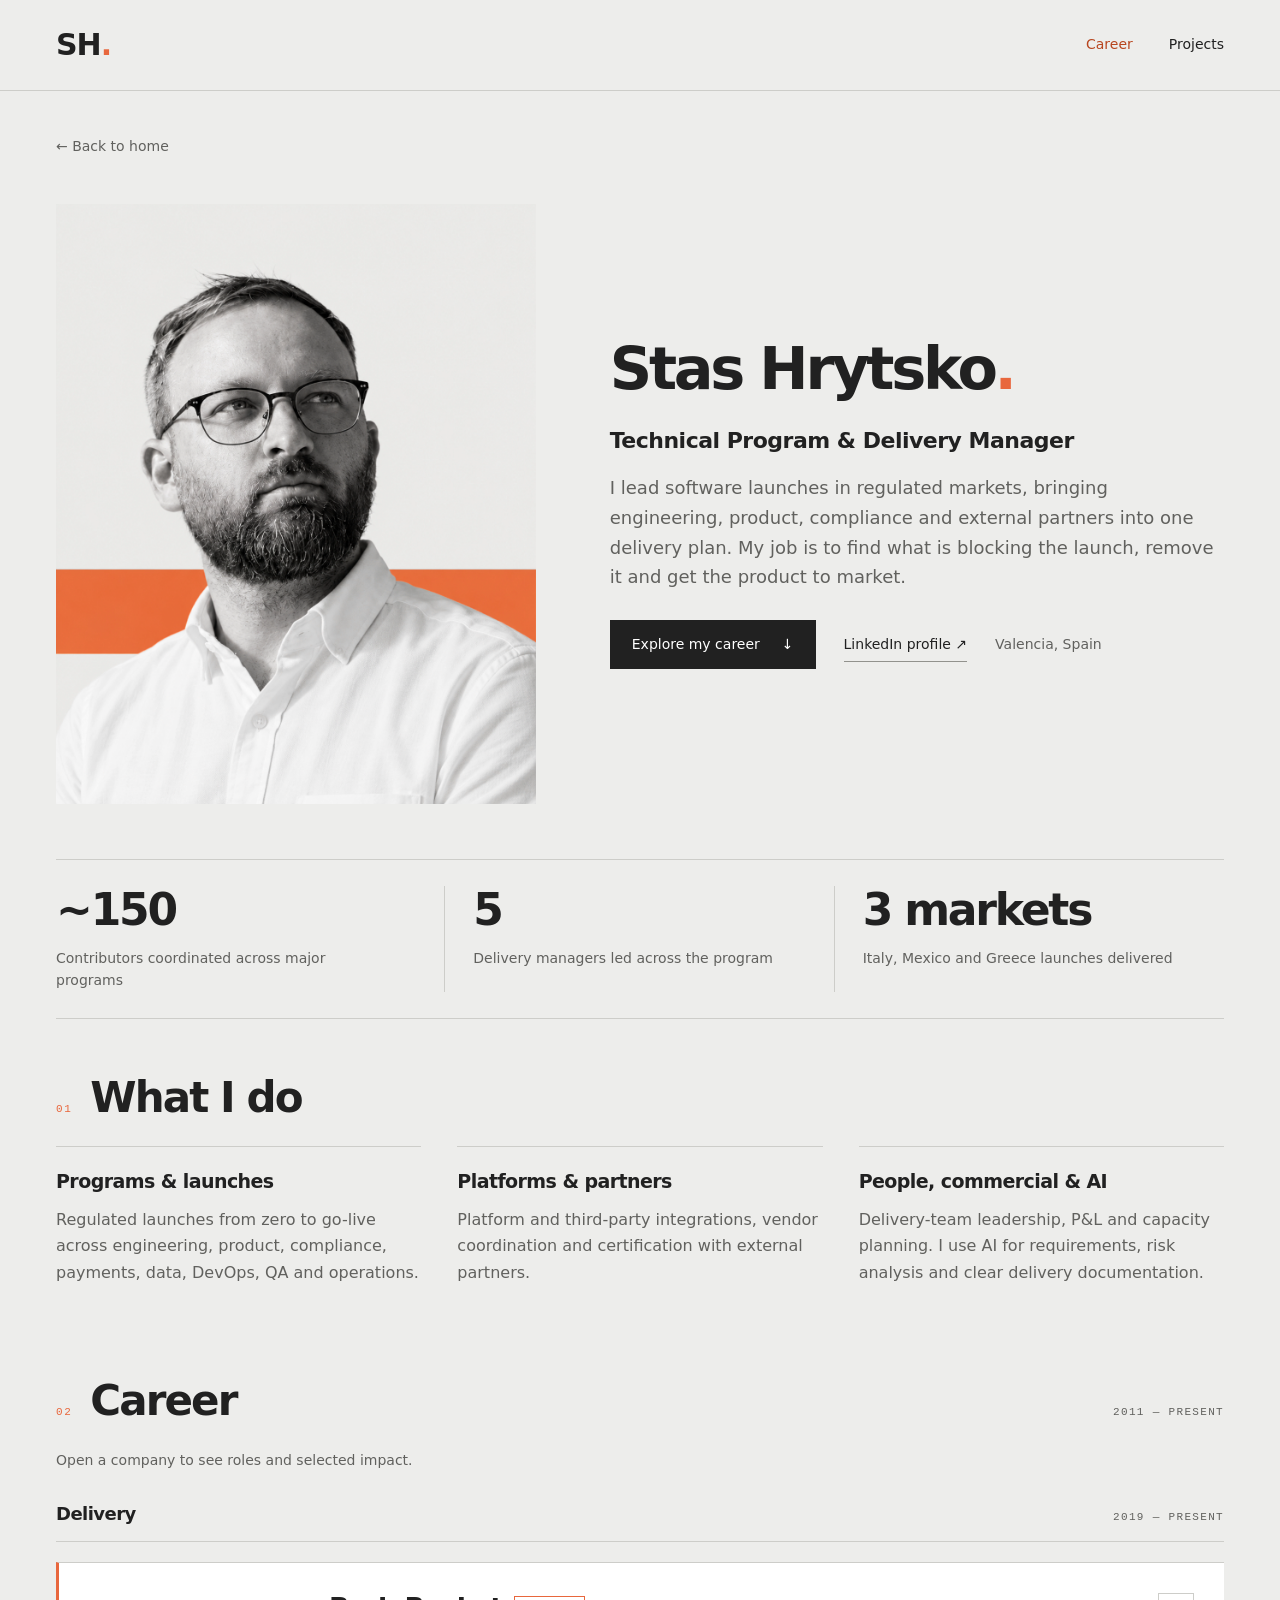
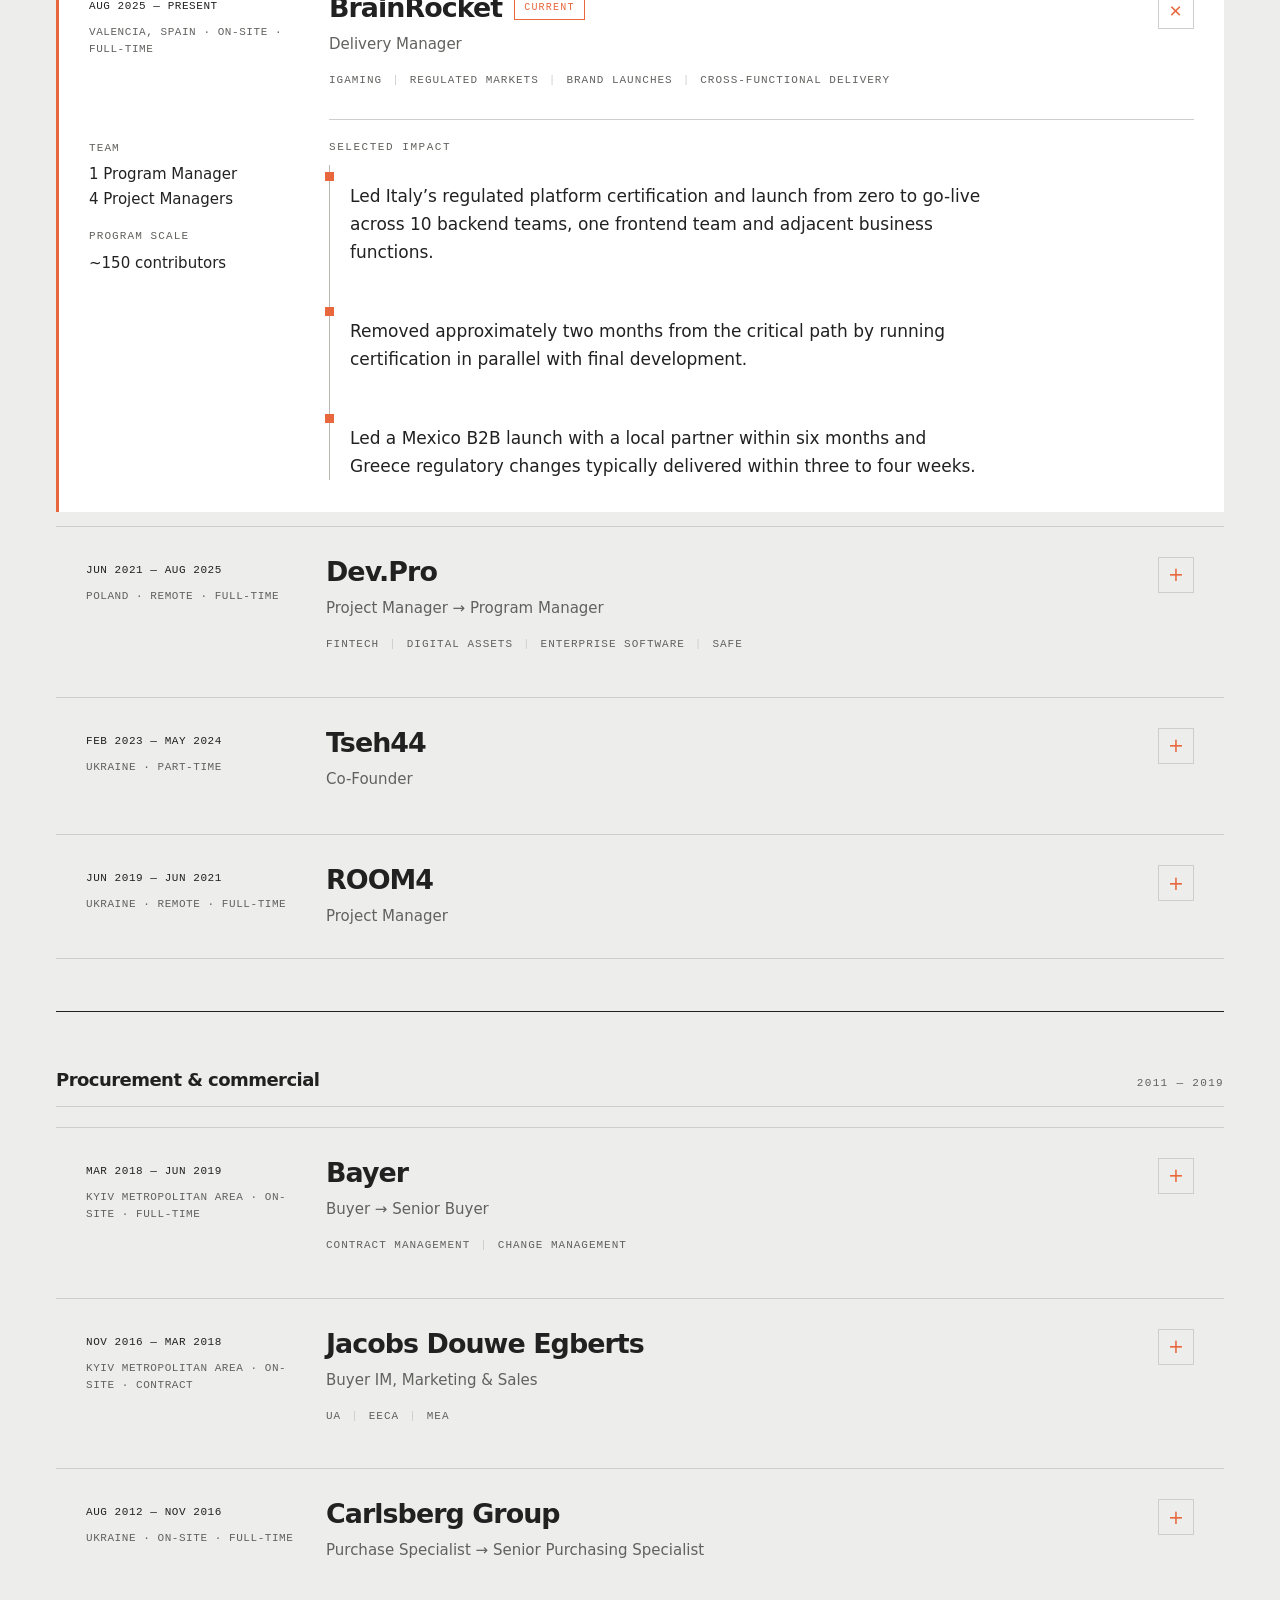
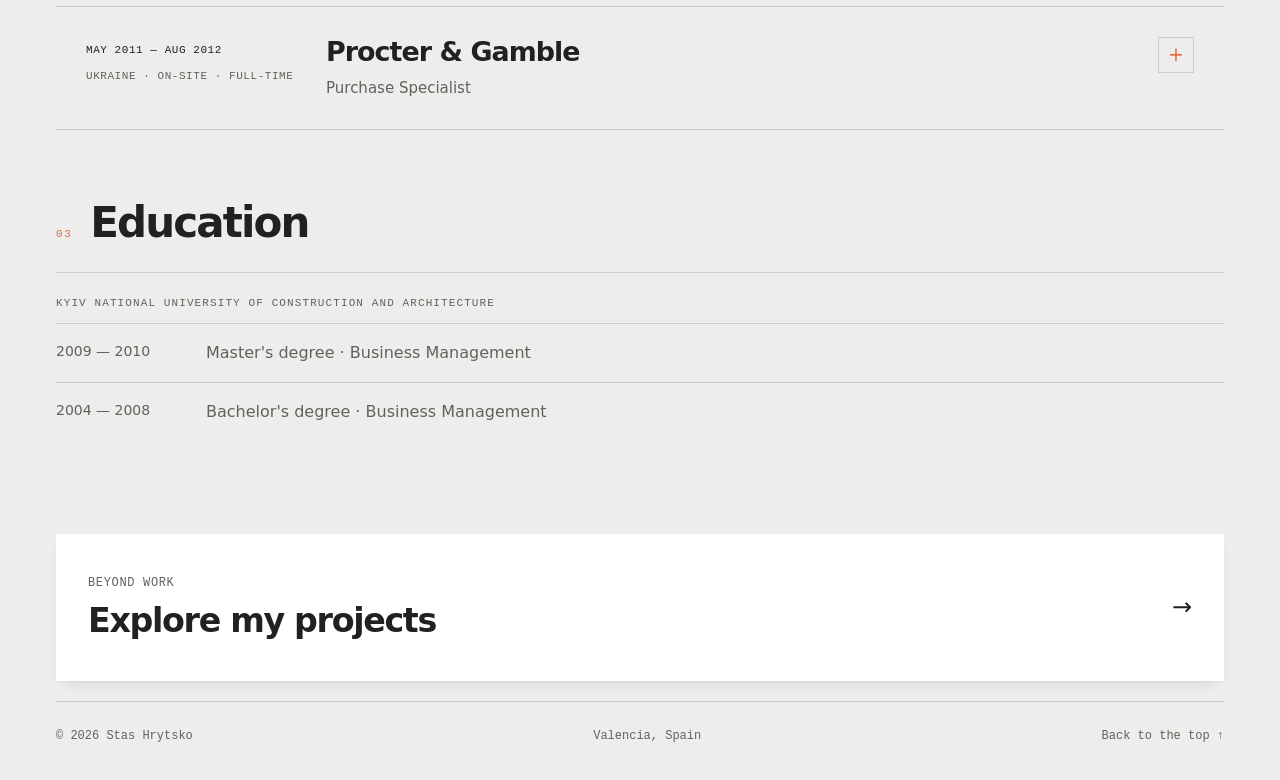
==== commit 7e139d08: "Restructure career page and Dev.Pro roles" ====
--- a/experience/index.html
+++ b/experience/index.html
@@ -41,8 +41,17 @@
 </div>
 
 
+<section class="work-section" id="practice" aria-labelledby="practice-title">
+<div class="section-head"><span class="section-index">01</span><h2 id="practice-title">What I do</h2></div>
+<div class="card-grid card-grid--three">
+<article class="flat-card reveal"><h3>Programs &amp; launches</h3><p>Regulated launches from zero to go-live across engineering, product, compliance, payments, data, DevOps, QA and operations.</p></article>
+<article class="flat-card reveal"><h3>Platforms &amp; partners</h3><p>Platform and third-party integrations, vendor coordination and certification with external partners.</p></article>
+<article class="flat-card reveal"><h3>People, commercial &amp; AI</h3><p>Delivery-team leadership, P&amp;L and capacity planning. I use AI for requirements, risk analysis and clear delivery documentation.</p></article>
+</div>
+</section>
+
 <section class="work-section" id="career" aria-labelledby="career-title">
-<div class="section-head"><span class="section-index">01</span><h2 id="career-title">Career</h2><span class="section-note">2011 — Present</span></div>
+<div class="section-head"><span class="section-index">02</span><h2 id="career-title">Career</h2><span class="section-note">2011 — Present</span></div>
 <p class="small career-hint">Open a company to see roles and selected impact.</p>
 
 <div class="chapter">
@@ -90,24 +99,49 @@
 <div class="job-body">
 <dl class="job-meta">
 <div><dt>Duration</dt><dd>4 yrs 3 mos</dd></div>
-<div><dt>Roles held</dt><dd>Three</dd></div>
-</dl>
-<div class="job-blocks">
-<div class="job-block">
-<h4>Roles</h4>
-<ol class="role-history">
-<li><h3>Program Manager</h3><span class="small">Feb 2023 — Aug 2025</span><p>FinTech · Digital assets · Enterprise software · SAFe</p></li>
-<li><h3>Senior Project Manager</h3><span class="small">Sep 2022 — Feb 2023</span></li>
-<li><h3>Project Manager</h3><span class="small">Jun 2021 — Sep 2022</span></li>
-</ol>
-</div>
-<div class="job-block">
-<h4>Selected impact</h4>
-<ul class="role-history">
-<li><p>Owned delivery for the Securrency / DTCC Digital Assets account across five software teams, scaling the account from 8 to 50 people.</p></li>
-<li><p>Owned account-level P&amp;L, increased margin by 8% and renegotiated developer rates upward by 10%.</p></li>
-<li><p>Created and scaled a Technical Business Analysis function that removed roughly one sprint from feature delivery — an approximate 30% cycle-time reduction.</p></li>
-</ul>
+<div><dt>Positions</dt><dd>Three</dd></div>
+</dl>
+<div class="job-blocks">
+<div class="job-block">
+<h4>Positions</h4>
+<div class="role-accordions">
+
+<details class="role-item">
+<summary>
+<span class="role-item-title"><strong>Program Manager</strong><span class="small">Feb 2023 — Aug 2025</span></span>
+<span class="role-item-toggle" aria-hidden="true">+</span>
+</summary>
+<div class="role-item-body">
+<p class="role-context">FinTech · Digital assets · Enterprise software · SAFe</p>
+<ul>
+<li>Owned delivery for the Securrency / DTCC Digital Assets account across five software teams, scaling the account from 8 to 50 people.</li>
+<li>Owned account-level P&amp;L, increased margin by 8% and renegotiated developer rates upward by 10%.</li>
+<li>Created and scaled a Technical Business Analysis function that removed roughly one sprint from feature delivery — an approximate 30% cycle-time reduction.</li>
+</ul>
+</div>
+</details>
+
+<details class="role-item">
+<summary>
+<span class="role-item-title"><strong>Senior Project Manager</strong><span class="small">Sep 2022 — Feb 2023</span></span>
+<span class="role-item-toggle" aria-hidden="true">+</span>
+</summary>
+<div class="role-item-body">
+<p>Led delivery across several software teams, aligning plans, dependencies, releases and client stakeholders.</p>
+</div>
+</details>
+
+<details class="role-item">
+<summary>
+<span class="role-item-title"><strong>Project Manager</strong><span class="small">Jun 2021 — Sep 2022</span></span>
+<span class="role-item-toggle" aria-hidden="true">+</span>
+</summary>
+<div class="role-item-body">
+<p>Managed day-to-day software delivery: planning, priorities, risks, release coordination and client communication.</p>
+</div>
+</details>
+
+</div>
 </div>
 </div>
 </div>
@@ -289,33 +323,11 @@
 </div>
 </section>
 
-<section class="work-section" id="practice" aria-labelledby="practice-title">
-<div class="section-head"><span class="section-index">02</span><h2 id="practice-title">What I do</h2></div>
-<div class="card-grid card-grid--three">
-<article class="flat-card reveal"><h3>Programs &amp; launches</h3><p>Regulated launches from zero to go-live across engineering, product, compliance, payments, data, DevOps, QA and operations.</p></article>
-<article class="flat-card reveal"><h3>Platforms &amp; partners</h3><p>Platform and third-party integrations, vendor coordination and certification with external partners.</p></article>
-<article class="flat-card reveal"><h3>People, commercial &amp; AI</h3><p>Delivery-team leadership, P&amp;L and capacity planning. I use AI for requirements, risk analysis and clear delivery documentation.</p></article>
-</div>
-</section>
-
-<section class="work-section" id="recommendations" aria-labelledby="recommendations-title">
-<div class="section-head"><span class="section-index">03</span><h2 id="recommendations-title">Recommendations</h2></div>
-
-<div class="recommendation-single">
-<figure class="quote-card reveal"><blockquote>“Stas values people and always finds a way to motivate and assist team members. His approach and great personality create a comfortable and productive environment for work!”</blockquote><figcaption><strong>Svitlana Komarova</strong><span>Managed me directly · 25 Mar 2024</span></figcaption></figure>
-</div>
-<a class="text-link" href="https://www.linkedin.com/in/stas-hrytsko/" target="_blank" rel="noopener noreferrer">Recommendations on my LinkedIn profile ↗</a>
-</section>
-
-<section class="work-section" id="credentials" aria-labelledby="credentials-title">
-<div class="section-head"><span class="section-index">04</span><h2 id="credentials-title">Credentials</h2></div>
-<div class="card-grid">
-<article class="flat-card reveal"><span class="card-label">Project Management Institute</span><h3>Generative AI Overview for Project Managers</h3><p class="small">Issued Nov 2023</p></article>
-</div>
-</section>
+
+
 
 <section class="work-section" id="education" aria-labelledby="education-title">
-<div class="section-head"><span class="section-index">05</span><h2 id="education-title">Education</h2></div>
+<div class="section-head"><span class="section-index">03</span><h2 id="education-title">Education</h2></div>
 <article class="flat-card reveal">
 <span class="card-label">Kyiv National University of Construction and Architecture</span>
 <div class="education-rows"><div><span class="small">2009 — 2010</span><p>Master's degree · Business Management</p></div><div><span class="small">2004 — 2008</span><p>Bachelor's degree · Business Management</p></div></div>
@@ -324,10 +336,6 @@
 
 
 
-<section class="work-section" id="volunteering" aria-labelledby="volunteering-title">
-<div class="section-head"><span class="section-index">06</span><h2 id="volunteering-title">Volunteering</h2></div>
-<article class="flat-card reveal"><span class="card-label">Mar 2020 — Dec 2021</span><h3>Canadian Red Cross</h3><p class="small">ERT Responder</p></article>
-</section>
 
 <a class="next-project reveal" href="../projects/"><div><span class="meta">Beyond work</span><br><strong>Explore my projects</strong></div><span aria-hidden="true">→</span></a>
 </main>
--- a/styles.css
+++ b/styles.css
@@ -417,3 +417,21 @@
 .project-placeholder{grid-column:1/-1;min-height:250px!important;aspect-ratio:auto;background:transparent;color:var(--ink);border:1px solid var(--line);box-shadow:none}
 .project-placeholder .tile-top,.project-placeholder p{color:var(--muted)}
 @media(hover:hover){.project-placeholder:hover{background:transparent;color:var(--ink);transform:none;box-shadow:none}.project-placeholder:hover .tile-top,.project-placeholder:hover p{color:var(--muted)}}
+
+/* Dev.Pro: company disclosure with a second level for individual positions. */
+.role-accordions{border-bottom:1px solid var(--line)}
+.role-item{padding:0;border-top:1px solid var(--line)}
+.role-item:last-child{border-bottom:0}
+.role-item>summary{display:grid;grid-template-columns:minmax(0,1fr) 30px;align-items:center;gap:18px;padding:18px 0;font-size:16px}
+.role-item>summary::after{content:none}
+.role-item-title{display:flex;align-items:baseline;justify-content:space-between;gap:18px}
+.role-item-title strong{font-size:17px;letter-spacing:-.02em}
+.role-item-title .small{flex-shrink:0;font:11px/1.5 var(--mono);letter-spacing:.04em;text-transform:uppercase}
+.role-item-toggle{width:30px;height:30px;display:grid;place-items:center;border:1px solid var(--line);color:var(--accent);transition:transform .2s ease,background .2s ease}
+.role-item[open] .role-item-toggle{transform:rotate(45deg)}
+.role-item-body{padding:0 48px 22px 0}
+.role-item-body p{padding-top:0;margin:0;color:var(--muted)}
+.role-item-body .role-context{font:11px/1.6 var(--mono);letter-spacing:.06em;text-transform:uppercase}
+.role-item-body ul{margin:16px 0 0;padding-left:20px}
+.role-item-body li{margin-top:10px;line-height:1.6}
+@media(max-width:600px){.role-item-title{align-items:flex-start;flex-direction:column;gap:4px}.role-item-body{padding-right:0}}
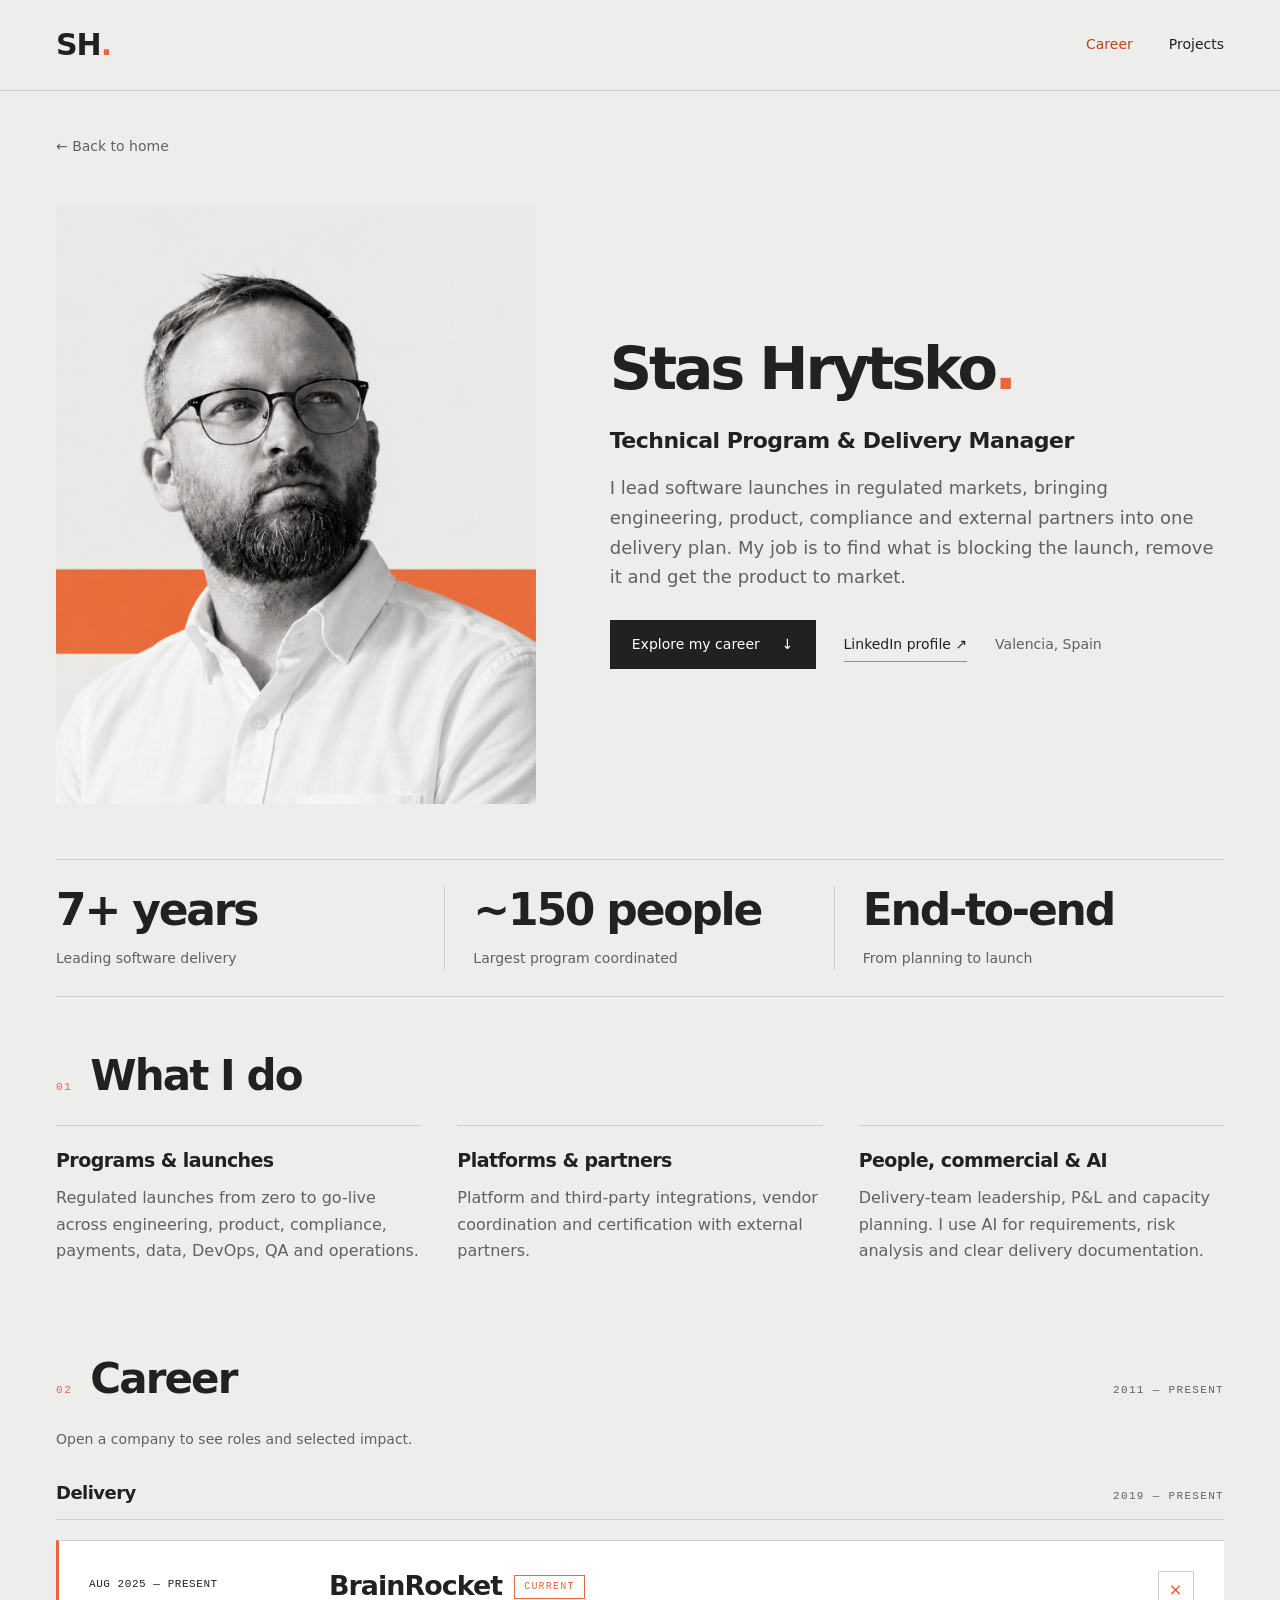
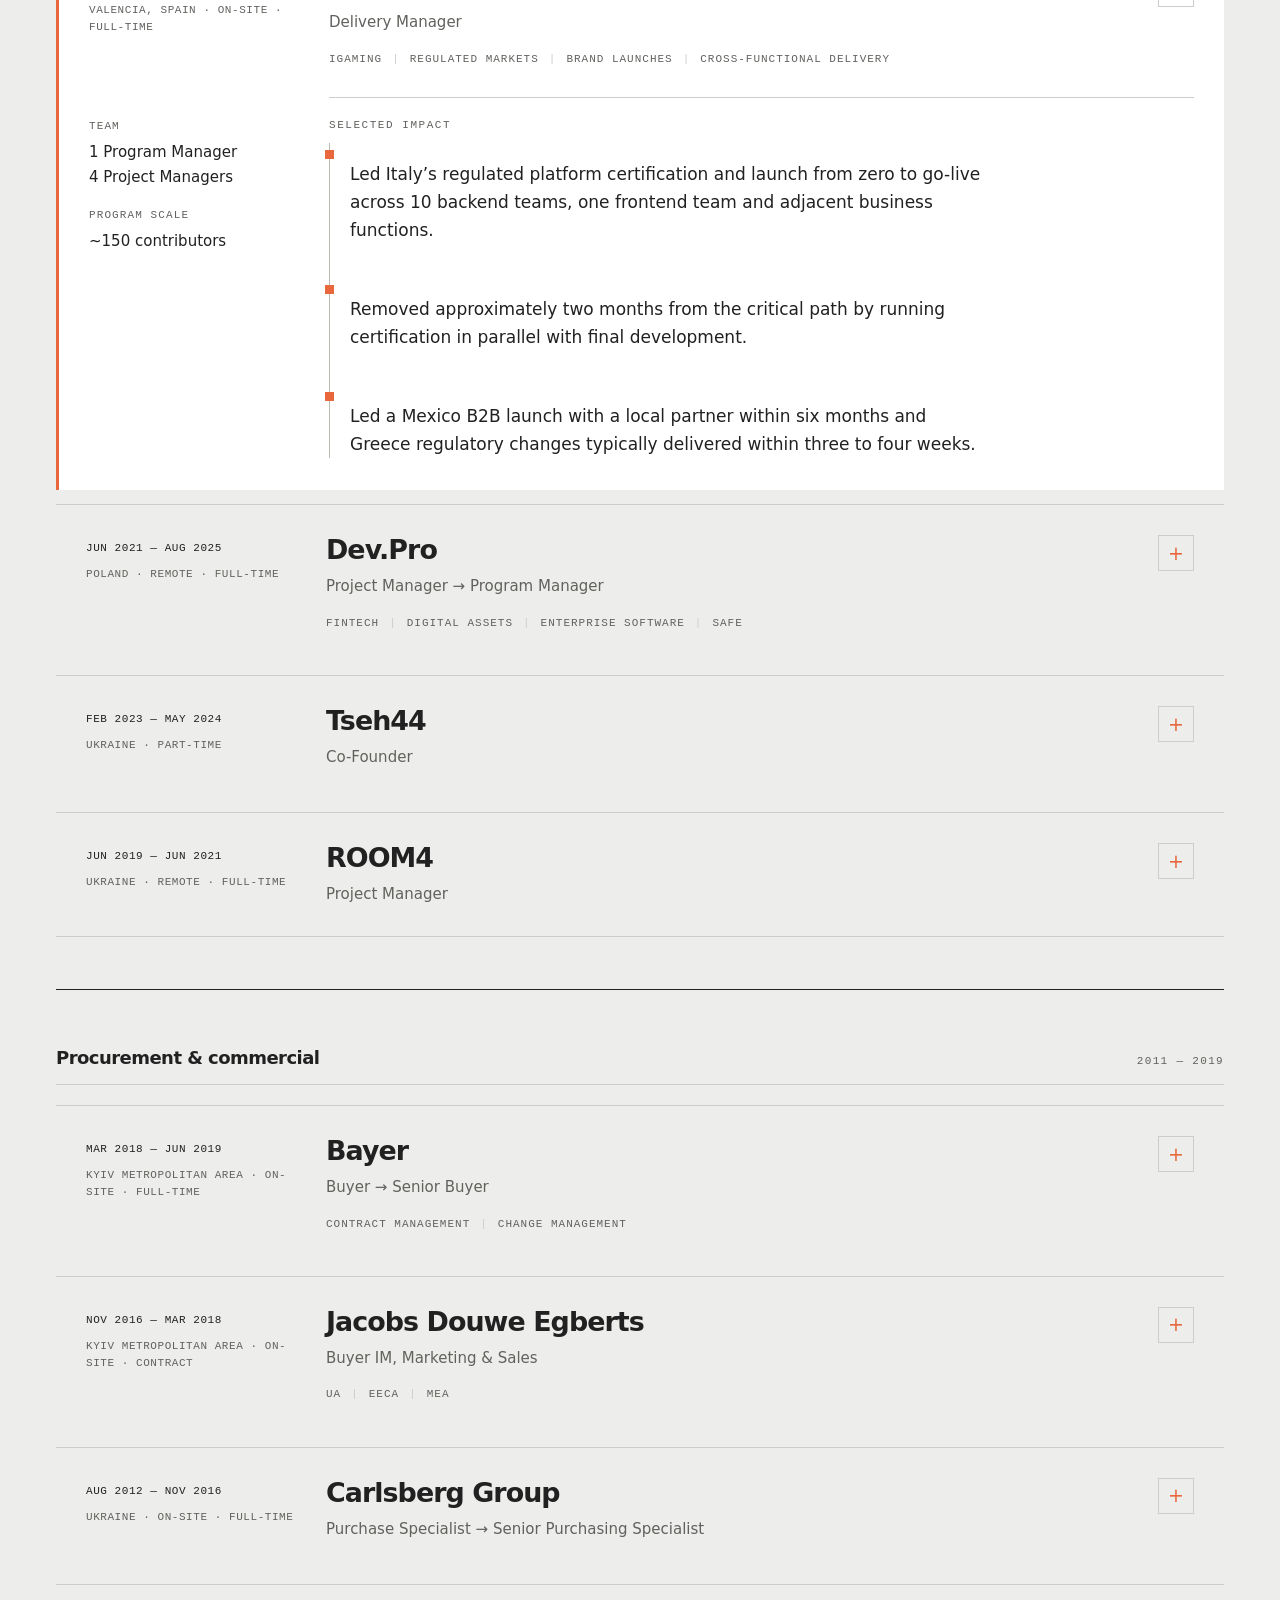
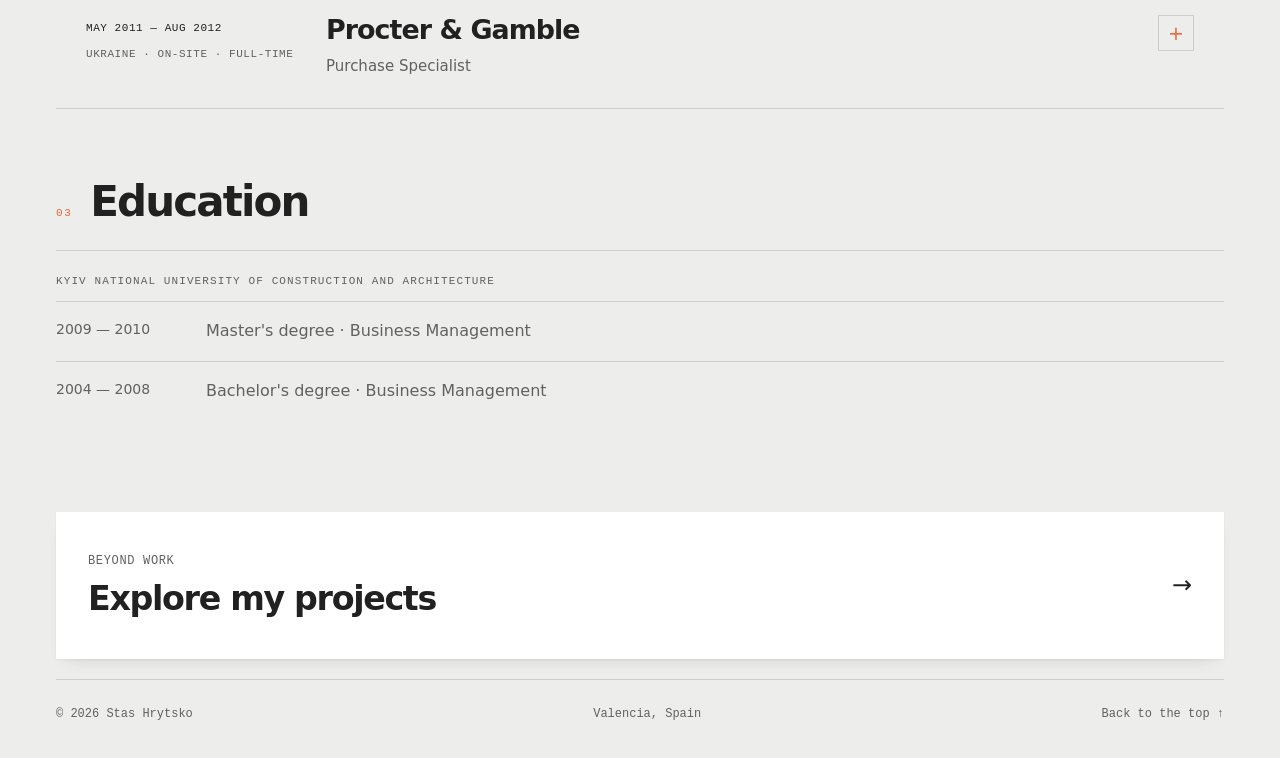
==== commit b9001532: "Simplify career overview metrics" ====
--- a/experience/index.html
+++ b/experience/index.html
@@ -34,10 +34,10 @@
 </div>
 </section>
 
-<div class="stat-cards work-scope" aria-label="Current leadership and program scope">
-<div class="stat-card"><strong>~150</strong><span>Contributors coordinated across major programs</span></div>
-<div class="stat-card"><strong>5</strong><span>Delivery managers led across the program</span></div>
-<div class="stat-card"><strong>3 markets</strong><span>Italy, Mexico and Greece launches delivered</span></div>
+<div class="stat-cards work-scope" aria-label="Delivery experience and scope">
+<div class="stat-card"><strong>7+ years</strong><span>Leading software delivery</span></div>
+<div class="stat-card"><strong>~150 people</strong><span>Largest program coordinated</span></div>
+<div class="stat-card"><strong>End-to-end</strong><span>From planning to launch</span></div>
 </div>
 
 
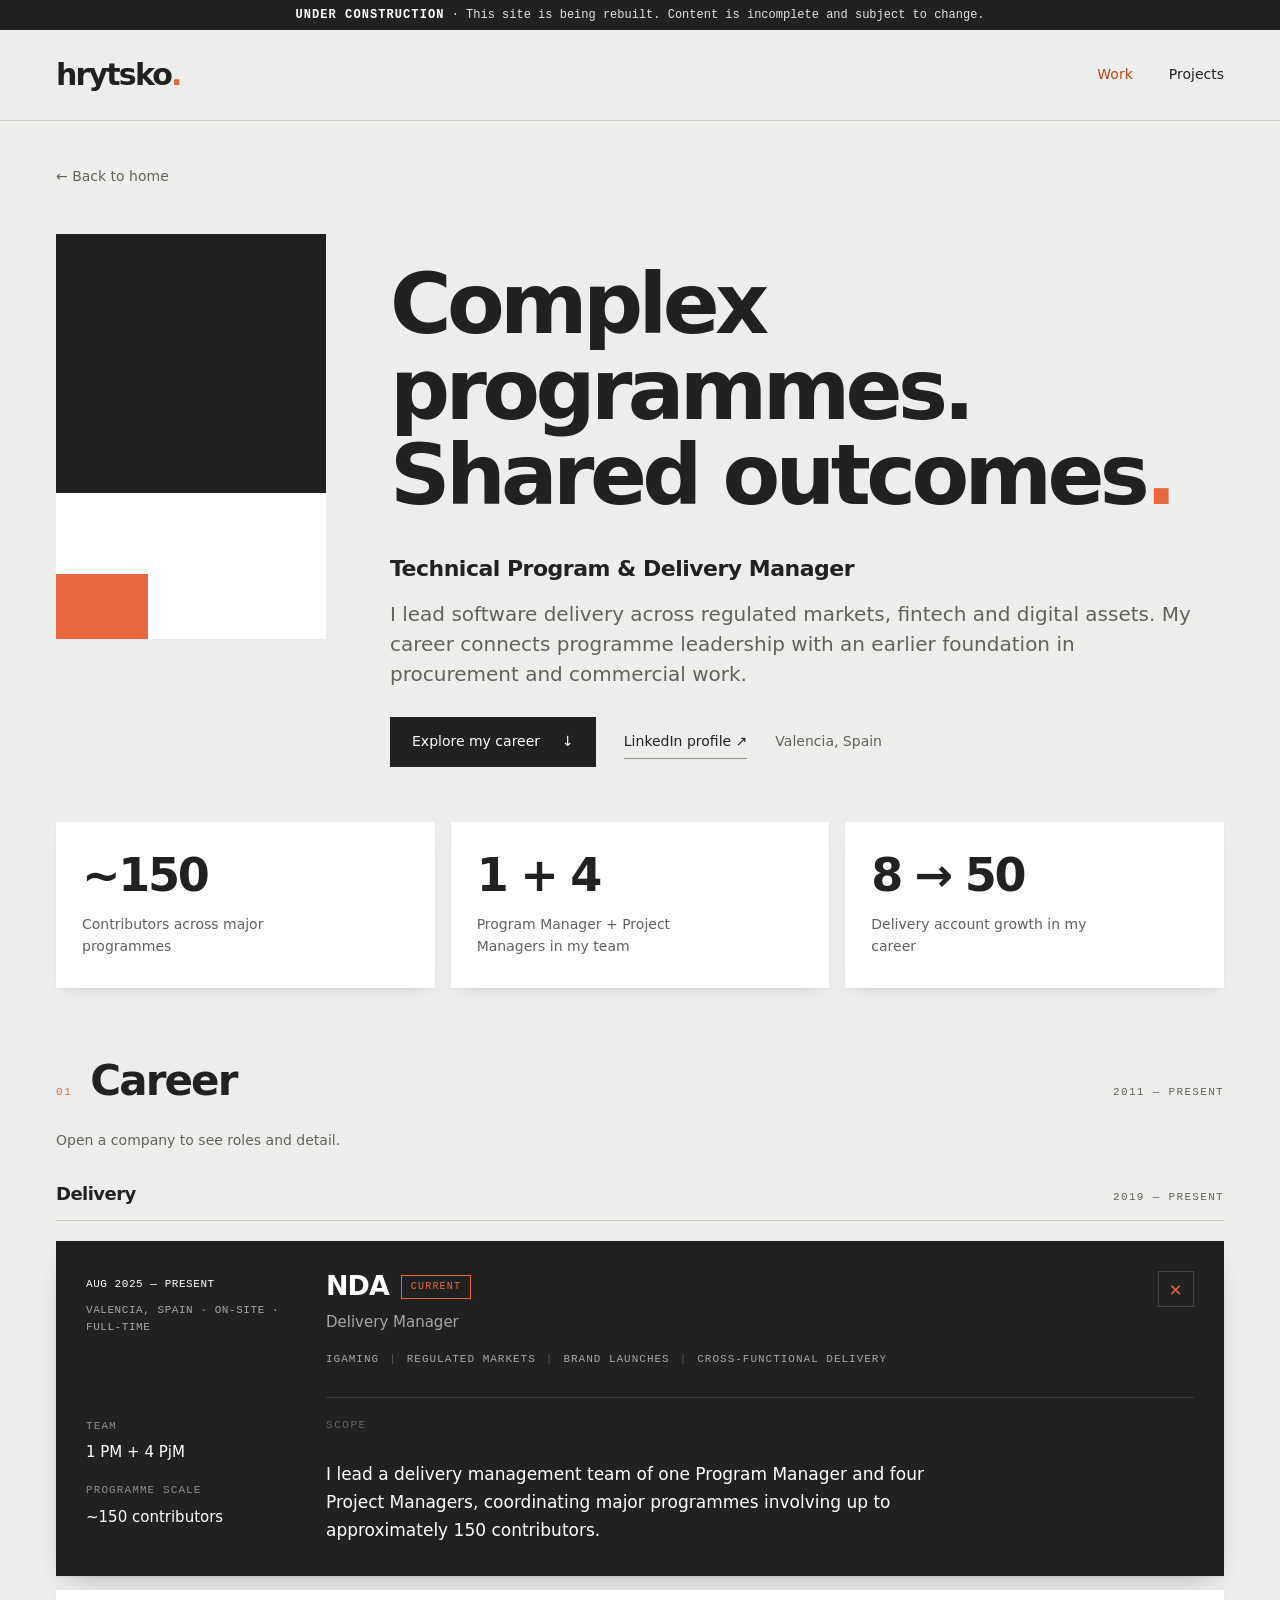
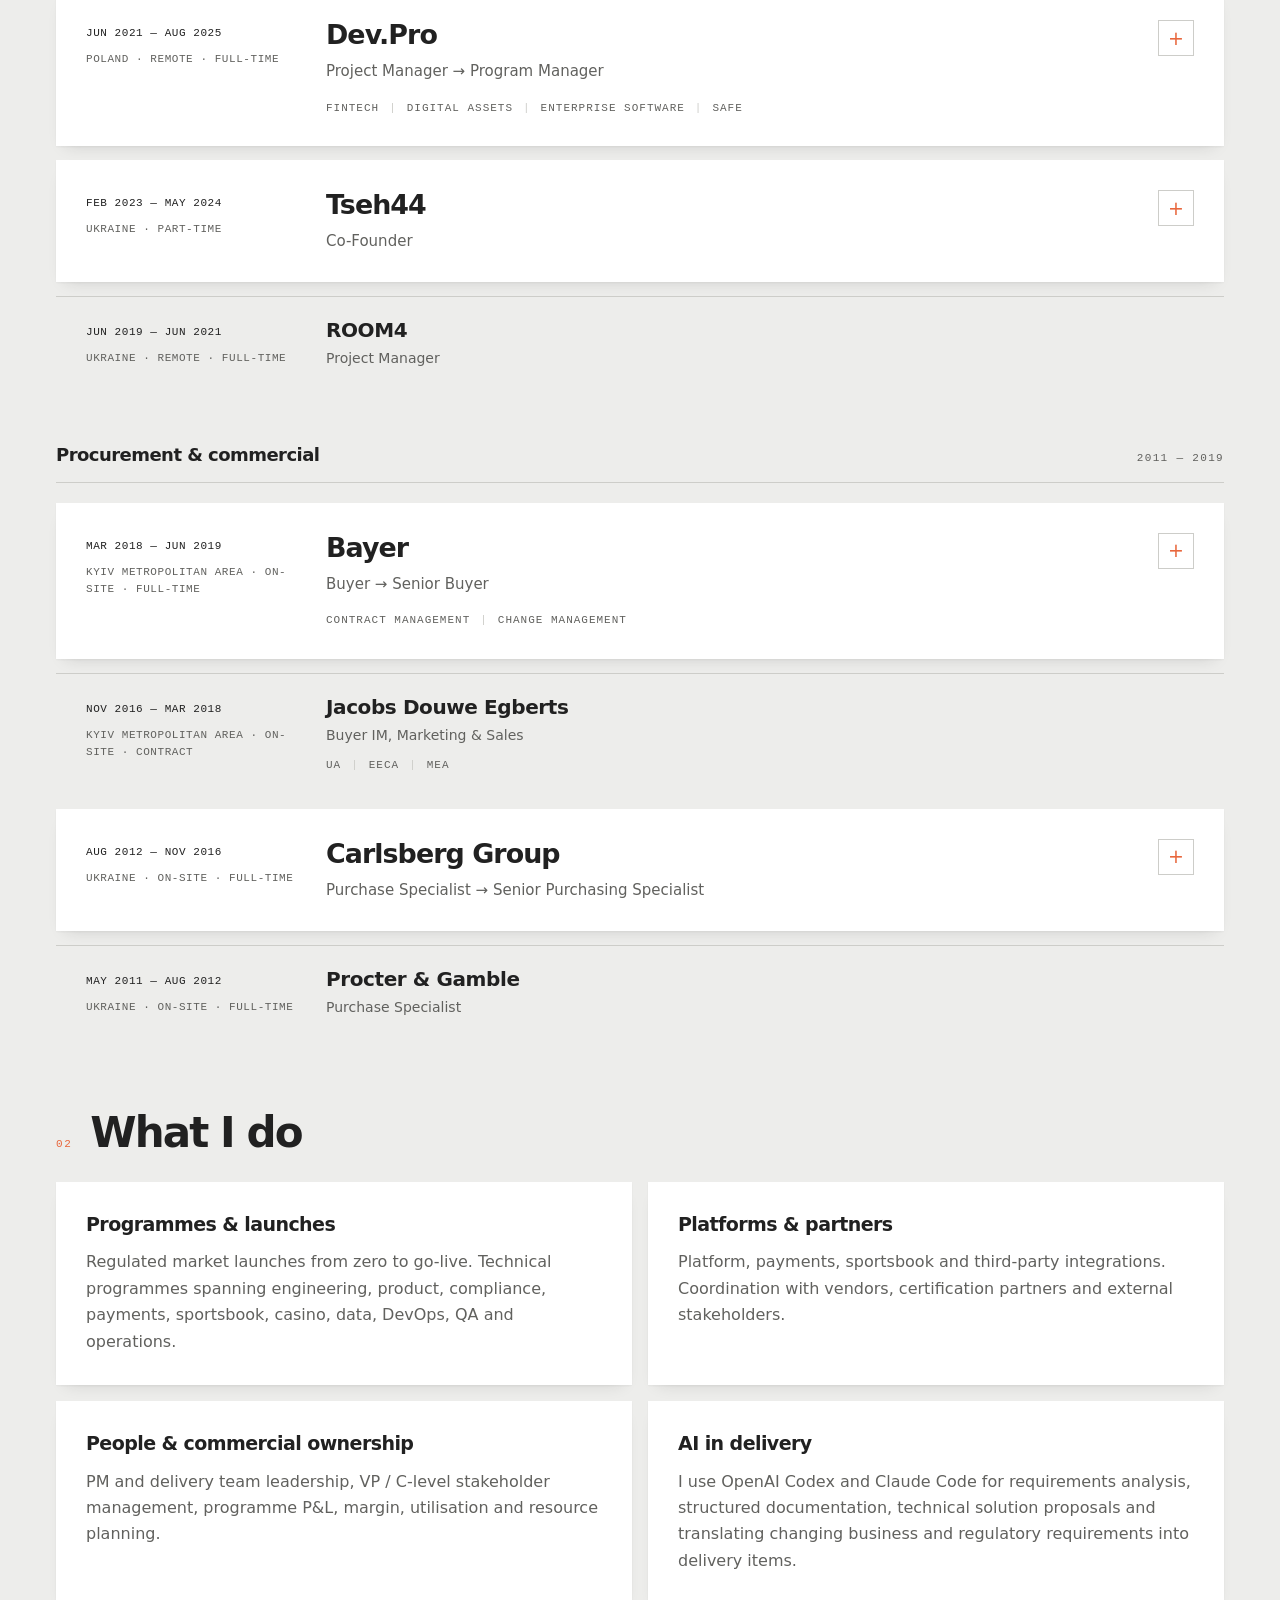
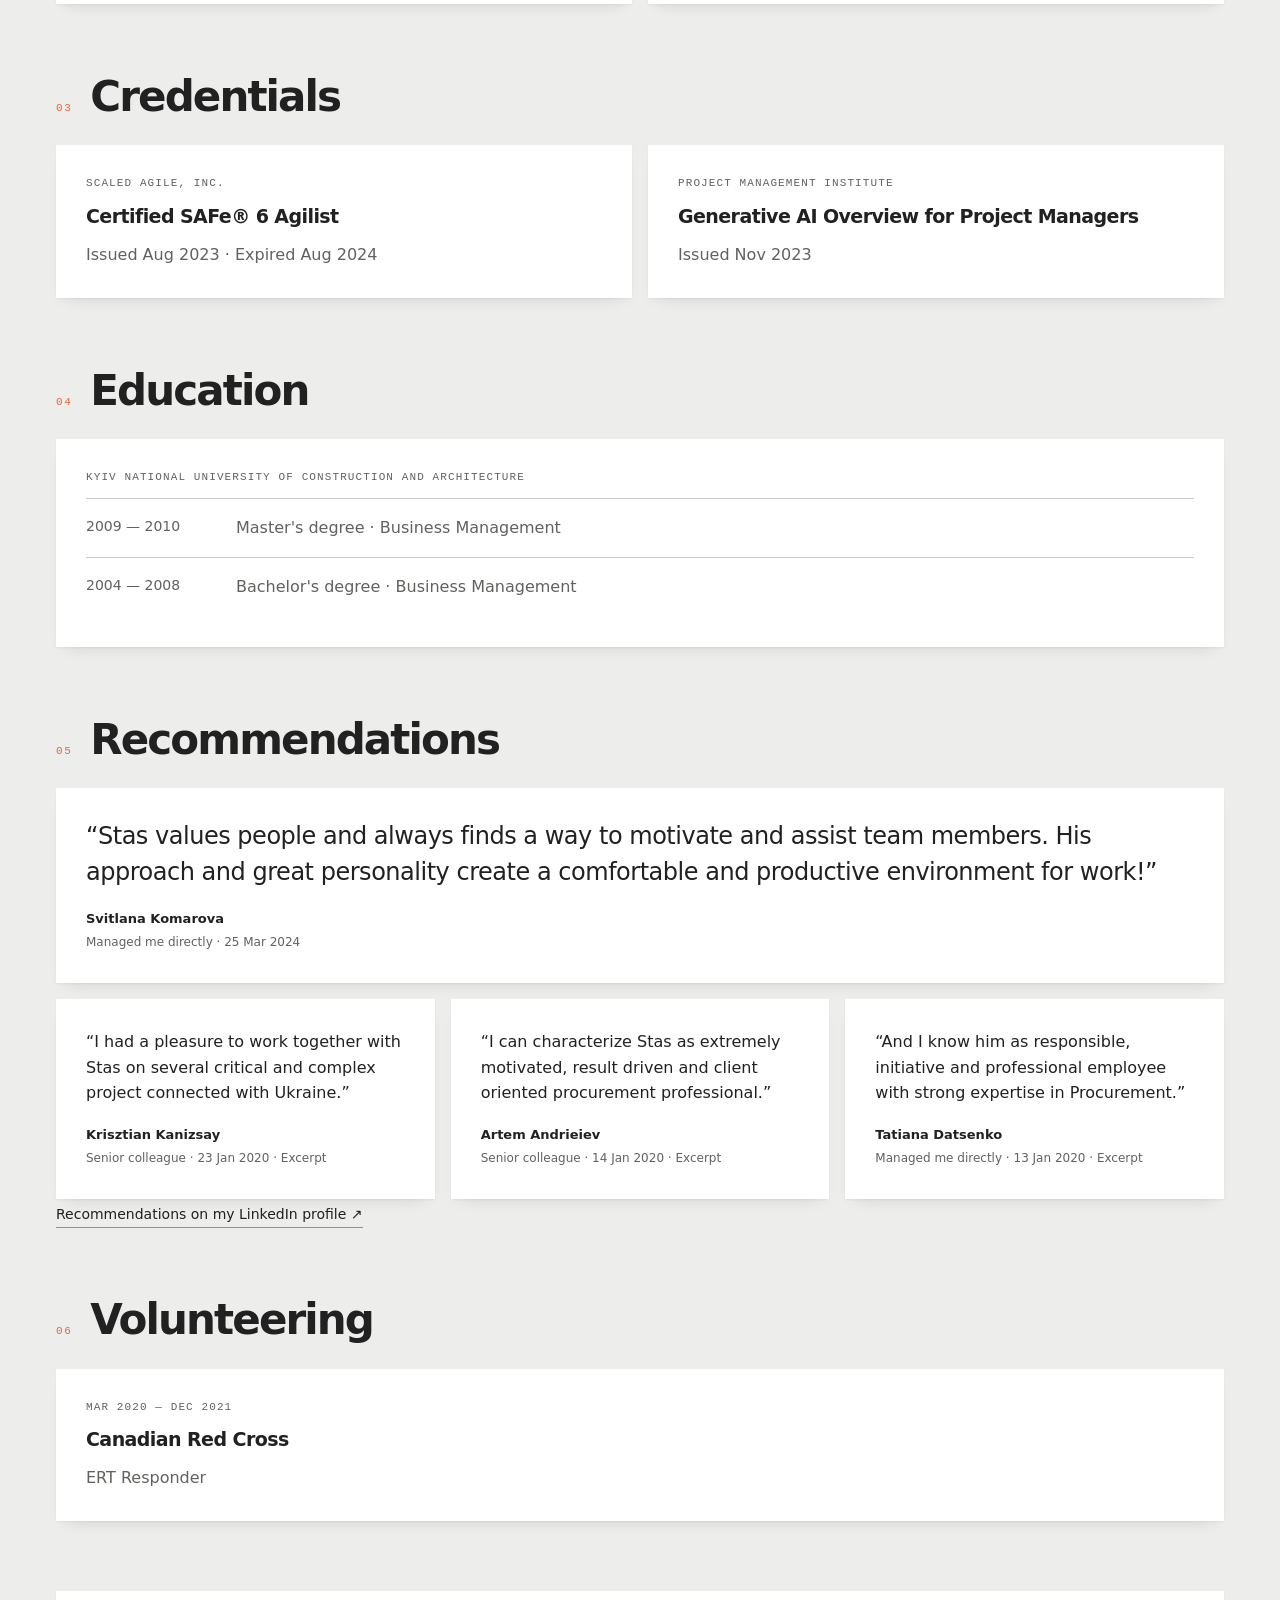
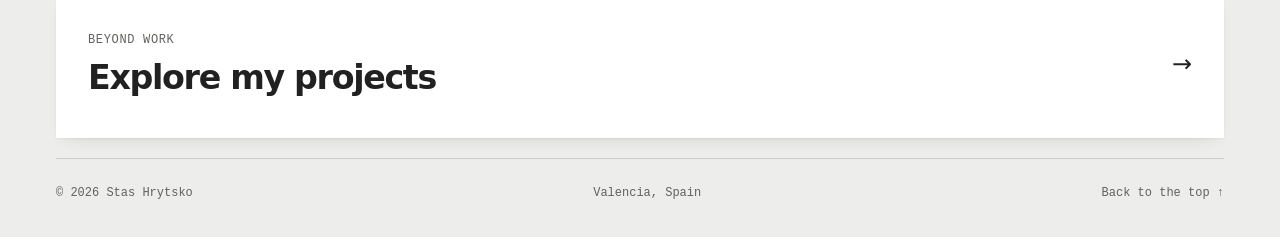
==== commit d5a81c64: "Mark the whole site as under construction Replace the project-only "CONTENT PREVIEW" strip with one " ====
--- a/experience/index.html
+++ b/experience/index.html
@@ -3,18 +3,20 @@
 <head>
 <meta charset="utf-8">
 <meta name="viewport" content="width=device-width, initial-scale=1">
-<title>Career — Stas Hrytsko</title>
-<meta name="description" content="Stas Hrytsko's career in technical program delivery, regulated markets, fintech, digital assets and procurement. Experience, education and recommendations.">
+<meta name="robots" content="noindex,nofollow">
+<title>Work — Stas Hrytsko</title>
+<meta name="description" content="Stas Hrytsko's career in technical programme delivery, regulated markets, fintech, digital assets and procurement. Experience, education and recommendations.">
 <link rel="icon" type="image/svg+xml" href="../favicon.svg">
 <link rel="stylesheet" href="../styles.css">
 <meta name="theme-color" content="#ededeb">
 </head>
 <body class="work-page">
 <a class="skip" href="#main">Skip to content</a>
+<div class="preview preview--construction" role="status"><span>UNDER CONSTRUCTION</span> · This site is being rebuilt. Content is incomplete and subject to change.</div>
 <header>
 <div class="wrap nav">
-<a class="wordmark" href="../" aria-label="Stas Hrytsko home">SH<span>.</span></a>
-<nav aria-label="Main navigation"><a href="./" class="active" aria-current="page">Career</a><a href="../projects/">Projects</a></nav>
+<a class="wordmark" href="../" aria-label="Stas Hrytsko home">hrytsko<span>.</span></a>
+<nav aria-label="Main navigation"><a href="./" class="active" aria-current="page">Work</a><a href="../projects/">Projects</a></nav>
 </div>
 </header>
 <main class="wrap" id="main">
@@ -22,37 +24,25 @@
 <section class="page-hero work-hero" aria-labelledby="page-title">
 <a class="back" href="../">← Back to home</a>
 <div class="work-hero-grid">
-<figure class="work-portrait">
-<img src="./file_00000000b10881f4941cb8662542f7a6.png" alt="Black-and-white portrait of Stas Hrytsko with an orange stripe in the background" decoding="async" fetchpriority="high">
-</figure>
+<figure class="work-portrait geo-cover" aria-hidden="true"></figure>
 <div class="work-hero-content">
-<h1 id="page-title">Stas Hrytsko<span class="period">.</span></h1>
+<h1 id="page-title">Complex programmes.<br>Shared outcomes<span class="period">.</span></h1>
 <p class="work-title">Technical Program &amp; Delivery Manager</p>
-<p class="lede">I lead software launches in regulated markets, bringing engineering, product, compliance and external partners into one delivery plan. My job is to find what is blocking the launch, remove it and get the product to market.</p>
+<p class="lede">I lead software delivery across regulated markets, fintech and digital assets. My career connects programme leadership with an earlier foundation in procurement and commercial work.</p>
 <div class="actions"><a class="button" href="#career">Explore my career <span aria-hidden="true">↓</span></a><a class="text-link" href="https://www.linkedin.com/in/stas-hrytsko/" target="_blank" rel="noopener noreferrer">LinkedIn profile ↗</a><span class="small">Valencia, Spain</span></div>
 </div>
 </div>
 </section>
 
-<div class="stat-cards work-scope" aria-label="Delivery experience and scope">
-<div class="stat-card"><strong>7+ years</strong><span>Leading software delivery</span></div>
-<div class="stat-card"><strong>~150 people</strong><span>Largest program coordinated</span></div>
-<div class="stat-card"><strong>End-to-end</strong><span>From planning to launch</span></div>
-</div>
-
-
-<section class="work-section" id="practice" aria-labelledby="practice-title">
-<div class="section-head"><span class="section-index">01</span><h2 id="practice-title">What I do</h2></div>
-<div class="card-grid card-grid--three">
-<article class="flat-card reveal"><h3>Programs &amp; launches</h3><p>Regulated launches from zero to go-live across engineering, product, compliance, payments, data, DevOps, QA and operations.</p></article>
-<article class="flat-card reveal"><h3>Platforms &amp; partners</h3><p>Platform and third-party integrations, vendor coordination and certification with external partners.</p></article>
-<article class="flat-card reveal"><h3>People, commercial &amp; AI</h3><p>Delivery-team leadership, P&amp;L and capacity planning. I use AI for requirements, risk analysis and clear delivery documentation.</p></article>
-</div>
-</section>
+<div class="stat-cards" aria-label="Current delivery scope">
+<div class="stat-card reveal"><strong>~150</strong><span>Contributors across major programmes</span></div>
+<div class="stat-card reveal"><strong>1 + 4</strong><span>Program Manager + Project Managers in my team</span></div>
+<div class="stat-card reveal"><strong>8 → 50</strong><span>Delivery account growth in my career</span></div>
+</div>
 
 <section class="work-section" id="career" aria-labelledby="career-title">
-<div class="section-head"><span class="section-index">02</span><h2 id="career-title">Career</h2><span class="section-note">2011 — Present</span></div>
-<p class="small career-hint">Open a company to see roles and selected impact.</p>
+<div class="section-head"><span class="section-index">01</span><h2 id="career-title">Career</h2><span class="section-note">2011 — Present</span></div>
+<p class="small career-hint">Open a company to see roles and detail.</p>
 
 <div class="chapter">
 <div class="chapter-head"><h3>Delivery</h3><span class="chapter-years">2019 — Present</span></div>
@@ -62,7 +52,7 @@
 <summary class="job-summary">
 <span class="job-aside"><span class="job-dates">Aug 2025 — Present</span><span class="job-place">Valencia, Spain · On-site · Full-time</span></span>
 <span class="job-main">
-<span class="job-company">BrainRocket<span class="job-now">Current</span></span>
+<span class="job-company">NDA<span class="job-now">Current</span></span>
 <span class="job-role">Delivery Manager</span>
 <span class="job-domains"><span>iGaming</span><span>Regulated markets</span><span>Brand launches</span><span>Cross-functional delivery</span></span>
 </span>
@@ -70,17 +60,13 @@
 </summary>
 <div class="job-body">
 <dl class="job-meta">
-<div><dt>Team</dt><dd>1 Program Manager<br>4 Project Managers</dd></div>
-<div><dt>Program scale</dt><dd>~150 contributors</dd></div>
-</dl>
-<div class="job-blocks">
-<div class="job-block">
-<h4>Selected impact</h4>
-<ul class="role-history">
-<li><p>Led Italy’s regulated platform certification and launch from zero to go-live across 10 backend teams, one frontend team and adjacent business functions.</p></li>
-<li><p>Removed approximately two months from the critical path by running certification in parallel with final development.</p></li>
-<li><p>Led a Mexico B2B launch with a local partner within six months and Greece regulatory changes typically delivered within three to four weeks.</p></li>
-</ul>
+<div><dt>Team</dt><dd>1 PM + 4 PjM</dd></div>
+<div><dt>Programme scale</dt><dd>~150 contributors</dd></div>
+</dl>
+<div class="job-blocks">
+<div class="job-block">
+<h4>Scope</h4>
+<p>I lead a delivery management team of one Program Manager and four Project Managers, coordinating major programmes involving up to approximately 150 contributors.</p>
 </div>
 </div>
 </div>
@@ -99,49 +85,16 @@
 <div class="job-body">
 <dl class="job-meta">
 <div><dt>Duration</dt><dd>4 yrs 3 mos</dd></div>
-<div><dt>Positions</dt><dd>Three</dd></div>
-</dl>
-<div class="job-blocks">
-<div class="job-block">
-<h4>Positions</h4>
-<div class="role-accordions">
-
-<details class="role-item">
-<summary>
-<span class="role-item-title"><strong>Program Manager</strong><span class="small">Feb 2023 — Aug 2025</span></span>
-<span class="role-item-toggle" aria-hidden="true">+</span>
-</summary>
-<div class="role-item-body">
-<p class="role-context">FinTech · Digital assets · Enterprise software · SAFe</p>
-<ul>
-<li>Owned delivery for the Securrency / DTCC Digital Assets account across five software teams, scaling the account from 8 to 50 people.</li>
-<li>Owned account-level P&amp;L, increased margin by 8% and renegotiated developer rates upward by 10%.</li>
-<li>Created and scaled a Technical Business Analysis function that removed roughly one sprint from feature delivery — an approximate 30% cycle-time reduction.</li>
-</ul>
-</div>
-</details>
-
-<details class="role-item">
-<summary>
-<span class="role-item-title"><strong>Senior Project Manager</strong><span class="small">Sep 2022 — Feb 2023</span></span>
-<span class="role-item-toggle" aria-hidden="true">+</span>
-</summary>
-<div class="role-item-body">
-<p>Led delivery across several software teams, aligning plans, dependencies, releases and client stakeholders.</p>
-</div>
-</details>
-
-<details class="role-item">
-<summary>
-<span class="role-item-title"><strong>Project Manager</strong><span class="small">Jun 2021 — Sep 2022</span></span>
-<span class="role-item-toggle" aria-hidden="true">+</span>
-</summary>
-<div class="role-item-body">
-<p>Managed day-to-day software delivery: planning, priorities, risks, release coordination and client communication.</p>
-</div>
-</details>
-
-</div>
+<div><dt>Roles held</dt><dd>Three</dd></div>
+</dl>
+<div class="job-blocks">
+<div class="job-block">
+<h4>Roles</h4>
+<ol class="role-history">
+<li><h3>Program Manager</h3><span class="small">Feb 2023 — Aug 2025</span><p>FinTech · Digital assets · Enterprise software · SAFe</p></li>
+<li><h3>Senior Project Manager</h3><span class="small">Sep 2022 — Feb 2023</span></li>
+<li><h3>Project Manager</h3><span class="small">Jun 2021 — Sep 2022</span></li>
+</ol>
 </div>
 </div>
 </div>
@@ -161,45 +114,25 @@
 <div><dt>Duration</dt><dd>1 yr 4 mos</dd></div>
 </dl>
 <div class="job-blocks">
-<div class="job-block">
-<h4>Selected impact</h4>
-<ul class="role-history">
-<li><p>Led the launch of a coworking space from concept and facility renovation through operational readiness.</p></li>
-<li><p>Developed the go-to-market strategy, defined the service offering and established the core business operations.</p></li>
-</ul>
-</div>
-</div>
-</div>
-</details>
-
-<details class="job reveal">
-<summary class="job-summary">
+<div class="job-block"><h4>Context</h4><p>Co-founder role held alongside my work at Dev.Pro.</p></div>
+</div>
+</div>
+</details>
+
+<article class="job job--flat reveal">
+<div class="job-summary">
 <span class="job-aside"><span class="job-dates">Jun 2019 — Jun 2021</span><span class="job-place">Ukraine · Remote · Full-time</span></span>
 <span class="job-main">
 <span class="job-company">ROOM4</span>
 <span class="job-role">Project Manager</span>
 </span>
-<span class="job-toggle" aria-hidden="true"><span class="job-toggle-icon">+</span></span>
-</summary>
-<div class="job-body">
-<dl class="job-meta"><div><dt>Duration</dt><dd>2 yrs</dd></div></dl>
-<div class="job-blocks">
-<div class="job-block">
-<h4>Selected impact</h4>
-<ul class="role-history">
-<li><p>Delivered a custom CRM platform from scratch, achieving 90% client satisfaction while keeping delivery delays below 5%.</p></li>
-<li><p>Led a six-person cross-functional team through a nine-month development cycle and secured an extended support contract.</p></li>
-<li><p>Introduced Scrum delivery, GitLab CI/CD and automated regression testing, reducing manual QA effort by 15%.</p></li>
-</ul>
-</div>
-</div>
-</div>
-</details>
-
-</div>
-</div>
-
-<div class="chapter chapter--procurement">
+</div>
+</article>
+
+</div>
+</div>
+
+<div class="chapter">
 <div class="chapter-head"><h3>Procurement &amp; commercial</h3><span class="chapter-years">2011 — 2019</span></div>
 <div class="jobs">
 
@@ -227,13 +160,6 @@
 </ol>
 </div>
 <div class="job-block">
-<h4>Selected impact</h4>
-<ul class="role-history">
-<li><p>Supported the launch of Eastern Europe’s largest DEKALB corn-seed facility, a €200M program with annual capacity of 875,000 units.</p></li>
-<li><p>Managed more than $1.2M in tenders through SAP Ariba, achieving 2–15% cost optimization through structured bidding and vendor management.</p></li>
-</ul>
-</div>
-<div class="job-block">
 <h4>Recognition</h4>
 <p class="small">Letter of recommendation listed on my LinkedIn profile.</p>
 <a class="text-link" href="https://www.linkedin.com/in/stas-hrytsko/" target="_blank" rel="noopener noreferrer">Visit LinkedIn profile ↗</a>
@@ -242,29 +168,16 @@
 </div>
 </details>
 
-<details class="job reveal">
-<summary class="job-summary">
+<article class="job job--flat reveal">
+<div class="job-summary">
 <span class="job-aside"><span class="job-dates">Nov 2016 — Mar 2018</span><span class="job-place">Kyiv Metropolitan Area · On-site · Contract</span></span>
 <span class="job-main">
 <span class="job-company">Jacobs Douwe Egberts</span>
 <span class="job-role">Buyer IM, Marketing &amp; Sales</span>
 <span class="job-domains"><span>UA</span><span>EECA</span><span>MEA</span></span>
 </span>
-<span class="job-toggle" aria-hidden="true"><span class="job-toggle-icon">+</span></span>
-</summary>
-<div class="job-body">
-<dl class="job-meta"><div><dt>Duration</dt><dd>1 yr 5 mos</dd></div></dl>
-<div class="job-blocks">
-<div class="job-block">
-<h4>Selected impact</h4>
-<ul class="role-history">
-<li><p>Managed more than 50 suppliers across EECA and MEA, achieving 5–10% cost reductions on $500K in tenders.</p></li>
-<li><p>Secured strategic partnerships for a cross-sales program with an annual value of $800K.</p></li>
-</ul>
-</div>
-</div>
-</div>
-</details>
+</div>
+</article>
 
 <details class="job reveal">
 <summary class="job-summary">
@@ -285,57 +198,65 @@
 <h4>Roles</h4>
 <ol class="role-history"><li><h3>Senior Purchasing Specialist</h3><span class="small">Nov 2014 — Nov 2016</span></li><li><h3>Purchase Specialist</h3><span class="small">Aug 2012 — Nov 2014</span></li></ol>
 </div>
-<div class="job-block">
-<h4>Selected impact</h4>
-<ul class="role-history">
-<li><p>Managed indirect procurement for brewery operations across more than 100 suppliers, achieving 5–10% cost optimization on tenders up to $100K.</p></li>
-<li><p>Standardized contract terms and moved suppliers from prepayment to 30-day post-payment conditions.</p></li>
-</ul>
-</div>
-</div>
-</div>
-</details>
-
-<details class="job reveal">
-<summary class="job-summary">
+</div>
+</div>
+</details>
+
+<article class="job job--flat reveal">
+<div class="job-summary">
 <span class="job-aside"><span class="job-dates">May 2011 — Aug 2012</span><span class="job-place">Ukraine · On-site · Full-time</span></span>
 <span class="job-main">
 <span class="job-company">Procter &amp; Gamble</span>
 <span class="job-role">Purchase Specialist</span>
 </span>
-<span class="job-toggle" aria-hidden="true"><span class="job-toggle-icon">+</span></span>
-</summary>
-<div class="job-body">
-<dl class="job-meta"><div><dt>Duration</dt><dd>1 yr 4 mos</dd></div></dl>
-<div class="job-blocks">
-<div class="job-block">
-<h4>Selected impact</h4>
-<ul class="role-history">
-<li><p>Managed procurement operations for manufacturing facilities, coordinating across departments to maintain timely delivery of production materials.</p></li>
-<li><p>Introduced supplier-performance metrics to improve on-time delivery and quality compliance across the supply chain.</p></li>
-</ul>
-</div>
-</div>
-</div>
-</details>
-
-</div>
-</div>
-</section>
-
-
-
+</div>
+</article>
+
+</div>
+</div>
+</section>
+
+<section class="work-section" id="practice" aria-labelledby="practice-title">
+<div class="section-head"><span class="section-index">02</span><h2 id="practice-title">What I do</h2></div>
+<div class="card-grid">
+<article class="flat-card reveal"><h3>Programmes &amp; launches</h3><p>Regulated market launches from zero to go-live. Technical programmes spanning engineering, product, compliance, payments, sportsbook, casino, data, DevOps, QA and operations.</p></article>
+<article class="flat-card reveal"><h3>Platforms &amp; partners</h3><p>Platform, payments, sportsbook and third-party integrations. Coordination with vendors, certification partners and external stakeholders.</p></article>
+<article class="flat-card reveal"><h3>People &amp; commercial ownership</h3><p>PM and delivery team leadership, VP / C-level stakeholder management, programme P&amp;L, margin, utilisation and resource planning.</p></article>
+<article class="flat-card reveal"><h3>AI in delivery</h3><p>I use OpenAI Codex and Claude Code for requirements analysis, structured documentation, technical solution proposals and translating changing business and regulatory requirements into delivery items.</p></article>
+</div>
+</section>
+
+<section class="work-section" id="credentials" aria-labelledby="credentials-title">
+<div class="section-head"><span class="section-index">03</span><h2 id="credentials-title">Credentials</h2></div>
+<div class="card-grid">
+<article class="flat-card reveal"><span class="card-label">Scaled Agile, Inc.</span><h3>Certified SAFe® 6 Agilist</h3><p class="small">Issued Aug 2023 · Expired Aug 2024</p></article>
+<article class="flat-card reveal"><span class="card-label">Project Management Institute</span><h3>Generative AI Overview for Project Managers</h3><p class="small">Issued Nov 2023</p></article>
+</div>
+</section>
 
 <section class="work-section" id="education" aria-labelledby="education-title">
-<div class="section-head"><span class="section-index">03</span><h2 id="education-title">Education</h2></div>
+<div class="section-head"><span class="section-index">04</span><h2 id="education-title">Education</h2></div>
 <article class="flat-card reveal">
 <span class="card-label">Kyiv National University of Construction and Architecture</span>
 <div class="education-rows"><div><span class="small">2009 — 2010</span><p>Master's degree · Business Management</p></div><div><span class="small">2004 — 2008</span><p>Bachelor's degree · Business Management</p></div></div>
 </article>
 </section>
 
-
-
+<section class="work-section" id="recommendations" aria-labelledby="recommendations-title">
+<div class="section-head"><span class="section-index">05</span><h2 id="recommendations-title">Recommendations</h2></div>
+<figure class="quote-card quote-card--lead reveal"><blockquote>“Stas values people and always finds a way to motivate and assist team members. His approach and great personality create a comfortable and productive environment for work!”</blockquote><figcaption><strong>Svitlana Komarova</strong><span>Managed me directly · 25 Mar 2024</span></figcaption></figure>
+<div class="card-grid card-grid--three">
+<figure class="quote-card reveal"><blockquote>“I had a pleasure to work together with Stas on several critical and complex project connected with Ukraine.”</blockquote><figcaption><strong>Krisztian Kanizsay</strong><span>Senior colleague · 23 Jan 2020 · Excerpt</span></figcaption></figure>
+<figure class="quote-card reveal"><blockquote>“I can characterize Stas as extremely motivated, result driven and client oriented procurement professional.”</blockquote><figcaption><strong>Artem Andrieiev</strong><span>Senior colleague · 14 Jan 2020 · Excerpt</span></figcaption></figure>
+<figure class="quote-card reveal"><blockquote>“And I know him as responsible, initiative and professional employee with strong expertise in Procurement.”</blockquote><figcaption><strong>Tatiana Datsenko</strong><span>Managed me directly · 13 Jan 2020 · Excerpt</span></figcaption></figure>
+</div>
+<a class="text-link" href="https://www.linkedin.com/in/stas-hrytsko/" target="_blank" rel="noopener noreferrer">Recommendations on my LinkedIn profile ↗</a>
+</section>
+
+<section class="work-section" id="volunteering" aria-labelledby="volunteering-title">
+<div class="section-head"><span class="section-index">06</span><h2 id="volunteering-title">Volunteering</h2></div>
+<article class="flat-card reveal"><span class="card-label">Mar 2020 — Dec 2021</span><h3>Canadian Red Cross</h3><p class="small">ERT Responder</p></article>
+</section>
 
 <a class="next-project reveal" href="../projects/"><div><span class="meta">Beyond work</span><br><strong>Explore my projects</strong></div><span aria-hidden="true">→</span></a>
 </main>
--- a/styles.css
+++ b/styles.css
@@ -8,9 +8,11 @@
 .wrap{width:100%;max-width:1400px;padding:0 56px;margin:auto}
 .preview{background:#deded9;text-align:center;padding:6px 20px;font:12px/1.5 var(--mono);color:#4c4c49}
 .preview span{color:var(--ink)}
+.preview--construction{background:var(--ink);color:#e3e3e0}
+.preview--construction span{color:#fff;font-weight:700;letter-spacing:.09em}
 header{position:sticky;top:0;z-index:10;background:var(--paper);border-bottom:1px solid var(--line)}
 .nav{min-height:90px;display:flex;align-items:center;justify-content:space-between;gap:25px}
-.wordmark{--wordmark-size:30px;display:inline-block;font-size:var(--wordmark-size);font-weight:700;letter-spacing:-1px}
+.wordmark{font-size:30px;font-weight:800;letter-spacing:-1.8px}
 .wordmark span{color:var(--accent)}
 nav{display:flex;gap:36px;font-size:14px}
 nav a{padding:12px 0}
@@ -79,7 +81,7 @@
 @media(max-width:760px){html{scroll-padding-top:90px}
 .wrap{padding:0 22px}
 .nav{min-height:74px;gap:18px}
-.wordmark{--wordmark-size:27px}
+.wordmark{font-size:27px}
 nav{gap:18px;font-size:14px}
 .preview{font-size:11px;padding:6px 10px}
 .actions{gap:20px;margin-top:22px}
@@ -104,7 +106,7 @@
 }
 @media(max-width:365px){.wrap{padding:0 17px}
 .nav{gap:13px}
-.wordmark{--wordmark-size:25px}
+.wordmark{font-size:25px}
 nav{gap:12px;font-size:13px}
 }
 @media(prefers-reduced-motion:reduce){html{scroll-behavior:auto}
@@ -152,10 +154,9 @@
 .chapter-head h3{font-size:18px;font-weight:700;letter-spacing:-.03em;margin:0}
 .chapter-years{margin-left:auto;font:11px/1 var(--mono);letter-spacing:.12em;text-transform:uppercase;color:var(--muted)}
 .jobs{display:flex;flex-direction:column;gap:14px}
-.job{background:transparent;border:0;border-top:1px solid var(--line);padding:0;overflow:hidden;box-shadow:none;transition:background .2s ease}
-.job:last-child{border-bottom:1px solid var(--line)}
-.job[open]{background:#fff;box-shadow:none}
-.job--current{background:#fff;color:var(--ink);border-left:3px solid var(--accent);box-shadow:none}
+.job{background:#fff;border:0;padding:0;overflow:hidden;box-shadow:0 1px 2px rgba(33,33,33,.05),0 8px 16px -10px rgba(33,33,33,.18);transition:box-shadow .25s ease,transform .25s ease}
+.job[open]{box-shadow:0 1px 2px rgba(33,33,33,.06),0 14px 28px -14px rgba(33,33,33,.3)}
+.job--current{background:var(--ink);color:#fff}
 .job-summary{display:grid;grid-template-columns:210px minmax(0,1fr) 40px;gap:0 30px;align-items:start;padding:clamp(22px,2.6vw,30px);list-style:none;cursor:default}
 details.job>.job-summary{cursor:pointer}
 .job-summary::-webkit-details-marker,.job-summary::marker{display:none;content:""}
@@ -163,18 +164,18 @@
 .job-aside{display:flex;flex-direction:column;gap:9px;padding-top:5px}
 .job-dates,.job-place{font:11px/1.55 var(--mono);letter-spacing:.05em;text-transform:uppercase;color:var(--muted)}
 .job-dates{color:var(--ink)}
-.job--current .job-dates{color:var(--ink)}
-.job--current .job-place,.job--current .job-role{color:var(--muted)}
+.job--current .job-dates{color:#fff}
+.job--current .job-place,.job--current .job-role{color:#a7a7a4}
 .job-company{display:flex;align-items:center;flex-wrap:wrap;gap:12px;font-size:clamp(23px,2.1vw,28px);font-weight:700;line-height:1.15;letter-spacing:-.035em}
 .job-now{font:10px/1 var(--mono);letter-spacing:.12em;text-transform:uppercase;color:var(--accent);border:1px solid var(--accent);padding:6px 9px}
 .job-role{display:block;margin-top:9px;font-size:15px;line-height:1.5;color:var(--muted)}
 .job-domains{display:flex;flex-wrap:wrap;align-items:center;gap:7px 0;margin-top:18px;font:11px/1.4 var(--mono);letter-spacing:.09em;text-transform:uppercase;color:var(--muted)}
 .job-domains span:not(:last-child)::after{content:"|";margin:0 10px;color:var(--line)}
-.job--current .job-domains{color:var(--muted)}
-.job--current .job-domains span:not(:last-child)::after{color:var(--line)}
+.job--current .job-domains{color:#a7a7a4}
+.job--current .job-domains span:not(:last-child)::after{color:#55565a}
 .job-toggle{justify-self:end;width:36px;height:36px;display:grid;place-items:center;border:1px solid var(--line);font-size:19px;line-height:1;color:var(--accent);transition:background .2s,border-color .2s}
 .job-toggle-icon{display:inline-block;transition:transform .25s ease}
-.job--current .job-toggle{border-color:var(--line)}
+.job--current .job-toggle{border-color:#44454a}
 details.job[open] .job-toggle-icon{transform:rotate(45deg)}
 .job--flat{background:transparent;box-shadow:none;border-radius:0;border-top:1px solid var(--line)}
 .job--flat .job-summary{padding:22px clamp(22px,2.6vw,30px);grid-template-columns:210px minmax(0,1fr)}
@@ -186,19 +187,19 @@
 .job-meta>div+div{margin-top:18px}
 .job-meta dt{font:11px/1.4 var(--mono);letter-spacing:.1em;text-transform:uppercase;color:var(--muted)}
 .job-meta dd{margin:6px 0 0;font-size:15px}
-.job--current .job-meta dt{color:var(--muted)}
+.job--current .job-meta dt{color:#8d8e8b}
 .job-blocks{grid-column:2}
 .job-block{padding-top:22px;border-top:1px solid var(--line)}
 .job-block+.job-block{margin-top:26px}
-.job--current .job-block{border-color:var(--line)}
+.job--current .job-block{border-color:#3a3b3f}
 .job-block h4{margin:0 0 12px;font:11px/1 var(--mono);letter-spacing:.14em;text-transform:uppercase;color:var(--muted);font-weight:400}
 .job-block p{margin:0 0 12px;max-width:640px}
 .job-block p:last-child{margin-bottom:0}
-.job--current .job-block .small{color:var(--muted)}
+.job--current .job-block .small{color:#a7a7a4}
 .job .role-history{margin:0}
 .job .role-history li::before{top:7px}
-.job--current .role-history{border-color:#b9b9b2}
-@media(hover:hover){details.job:hover{background:#f7f7f4}
+.job--current .role-history{border-color:#44454a}
+@media(hover:hover){details.job:hover{transform:translateY(-2px);box-shadow:0 1px 2px rgba(33,33,33,.06),0 16px 30px -14px rgba(33,33,33,.3)}
 details.job:hover .job-toggle{background:var(--accent);border-color:var(--accent);color:#fff}
 }
 @media(max-width:860px){.job-summary,.job--flat .job-summary{grid-template-columns:minmax(0,1fr) 36px;gap:0 16px}
@@ -254,19 +255,14 @@
 
 /* Home: name on the background, one white-and-black card floating above it. */
 .home{background:var(--paper)}
-/* Static paper grain behind the homepage content only. */
-.home .stage{position:relative;isolation:isolate}
-.home .stage::before{content:"";position:absolute;inset:0;z-index:-1;pointer-events:none;opacity:.07;background-image:url("data:image/svg+xml,%3Csvg%20xmlns%3D%22http%3A%2F%2Fwww.w3.org%2F2000%2Fsvg%22%20width%3D%22180%22%20height%3D%22180%22%20viewBox%3D%220%200%20180%20180%22%3E%3Cfilter%20id%3D%22grain%22%20x%3D%220%22%20y%3D%220%22%20width%3D%22100%25%22%20height%3D%22100%25%22%3E%3CfeTurbulence%20type%3D%22fractalNoise%22%20baseFrequency%3D%22.85%22%20numOctaves%3D%223%22%20stitchTiles%3D%22stitch%22%2F%3E%3CfeColorMatrix%20type%3D%22saturate%22%20values%3D%220%22%2F%3E%3C%2Ffilter%3E%3Crect%20width%3D%22100%25%22%20height%3D%22100%25%22%20filter%3D%22url(%23grain)%22%2F%3E%3C%2Fsvg%3E");background-size:180px 180px}
-.masthead-bio{max-width:440px;margin:18px auto 0;font-size:clamp(14px,1.5vw,17px);line-height:1.6;color:var(--muted);text-wrap:balance;animation:rise .7s .13s cubic-bezier(.2,.7,.2,1) both}
 .stage{min-height:100vh;min-height:100svh;display:flex;flex-direction:column;align-items:center;padding:clamp(28px,5vh,56px) clamp(18px,4vw,48px)}
 .composition{flex:1;display:flex;flex-direction:column;align-items:center;justify-content:center;width:100%;padding-bottom:clamp(28px,6vh,64px)}
 .masthead{position:static;background:none;border-bottom:0;text-align:center;max-width:600px}
 .masthead h1{font-size:clamp(42px,6.6vw,76px);font-weight:700;line-height:1;letter-spacing:-.055em;margin:0;animation:rise .7s cubic-bezier(.2,.7,.2,1) both}
 .masthead h1 span,.project-index-hero .period{color:var(--accent)}
 .masthead-role{margin:20px 0 0;font:12px/1 var(--mono);text-transform:uppercase;letter-spacing:.18em;color:var(--muted);animation:rise .7s .09s cubic-bezier(.2,.7,.2,1) both}
-.card{display:grid;gap:0;grid-template-columns:repeat(2,minmax(0,1fr));grid-template-rows:1fr auto auto auto 1fr;width:min(880px,100%);min-height:clamp(300px,44vh,440px);margin-top:clamp(40px,6vh,68px);overflow:hidden;background:var(--ink);box-shadow:0 1px 2px rgba(33,33,33,.07),0 10px 18px -10px rgba(33,33,33,.22),0 28px 44px -26px rgba(33,33,33,.5);animation:rise .8s .18s cubic-bezier(.2,.7,.2,1) both}
-.panel{min-width:0;display:grid;grid-row:1/-1;grid-template-rows:subgrid;justify-items:center;text-align:center;padding:clamp(28px,3.4vw,44px);transition:background .25s ease}
-.home .panel:focus-visible{outline-offset:-6px}
+.card{display:grid;gap:0;grid-template-columns:1fr 1fr;grid-template-rows:1fr auto auto auto 1fr;width:min(880px,100%);min-height:clamp(300px,44vh,440px);margin-top:clamp(40px,6vh,68px);overflow:hidden;background:var(--ink);box-shadow:0 1px 2px rgba(33,33,33,.07),0 10px 18px -10px rgba(33,33,33,.22),0 28px 44px -26px rgba(33,33,33,.5);animation:rise .8s .18s cubic-bezier(.2,.7,.2,1) both;transition:grid-template-columns .45s cubic-bezier(.2,.7,.2,1)}
+.panel{display:grid;grid-row:1/-1;grid-template-rows:subgrid;justify-items:center;text-align:center;padding:clamp(28px,3.4vw,44px);transition:background .25s ease}
 .panel--light,.panel--light:hover{color:var(--ink)}
 .panel--dark,.panel--dark:hover{color:#fff}
 .panel--light{background:#fff}
@@ -275,10 +271,10 @@
 .panel-description{grid-row:3;margin-top:16px;font-size:15px;line-height:1.6;max-width:250px;color:var(--muted)}
 .panel--dark .panel-description{color:#a7a7a4}
 .panel-cta{grid-row:4;margin-top:30px;font-size:13px;letter-spacing:.01em;padding-bottom:5px;border-bottom:1px solid currentColor;transition:color .2s,border-color .2s}
-
-
-@media(hover:hover){
-
+.card:has(.panel--light:focus-visible){grid-template-columns:1.09fr .91fr}
+.card:has(.panel--dark:focus-visible){grid-template-columns:.91fr 1.09fr}
+@media(hover:hover){.card:has(.panel--light:hover){grid-template-columns:1.09fr .91fr}
+.card:has(.panel--dark:hover){grid-template-columns:.91fr 1.09fr}
 .panel--light:hover{background:#f6f6f4}
 .panel--dark:hover{background:#2e2e2e}
 .panel:hover .panel-cta{color:var(--accent);border-color:var(--accent)}
@@ -309,129 +305,3 @@
 @media(max-width:760px){.project-collection{grid-template-columns:1fr;gap:14px;padding-bottom:46px}.project-index-hero .lede{font-size:18px}.tile{padding:24px 22px}.tile h2{font-size:28px}.tile p{font-size:14px;max-width:none}.tile-foot{margin-top:20px;padding-top:15px;font-size:12px}}
 @media(max-width:600px){.intro-shell{padding:80px 26px 36px}.intro-bio{font-size:18px}.intro-links{margin-top:34px}.intro-links>a{padding:22px 0;gap:16px}.intro-link-title{font-size:24px}.intro-link-description{font-size:14px}.intro-footer{margin-top:30px}}
 @media(max-width:365px){.intro-shell{padding:58px 22px 30px}.intro-shell h1{font-size:40px}.intro-bio{font-size:17px}}
-
-/* Work: editorial hierarchy; secondary information uses simple rows. */
-.work-page .work-hero-grid{grid-template-columns:minmax(0,.9fr) minmax(0,1.1fr);align-items:center;gap:clamp(28px,4vw,56px)}
-.work-page .work-portrait{width:100%;max-width:480px;aspect-ratio:4/5;background:var(--paper)}
-.work-page .work-portrait img{display:block;width:100%;height:100%;object-fit:contain;object-position:center}
-.work-page .work-hero h1{font-size:clamp(40px,4.6vw,64px);margin:0 0 24px;overflow-wrap:break-word}
-.work-page .work-title{margin:0 0 14px}
-.work-page .work-hero .lede{font-size:18px;line-height:1.65}
-.work-page .work-scope{grid-template-columns:repeat(3,minmax(0,1fr));gap:0;padding:26px 0;margin-bottom:56px;border-block:1px solid var(--line)}
-.work-page .stat-card{background:none;box-shadow:none;padding:0 28px}
-.work-page .stat-card:first-child{padding-left:0}
-.work-page .stat-card:not(:last-child){border-right:1px solid var(--line)}
-.work-page .stat-card strong{font-size:clamp(28px,3.5vw,44px)}
-.work-page .stat-card span{max-width:340px}
-.work-highlights-grid{display:grid;grid-template-columns:repeat(2,minmax(0,1fr));gap:40px}
-.work-highlights-grid article{padding-top:22px;border-top:1px solid var(--line)}
-.work-highlights-grid p{font-size:16px;color:var(--muted)}
-.work-page .work-testimonial .quote-card{padding:26px 30px;background:none;border-left:3px solid var(--accent);box-shadow:none;transform:none}
-.work-page .flat-card,.work-page #recommendations .quote-card{background:none;box-shadow:none;border-top:1px solid var(--line);padding:22px 0;transform:none;transition:none}
-.work-page .card-grid{column-gap:36px}
-.work-page .job--current .job-block h4{color:var(--muted)}
-.work-page .job-summary:focus-visible{outline-offset:-6px}
-.chapter--procurement{margin-top:56px;padding-top:56px;border-top:1px solid var(--ink)}
-.recommendation-single{max-width:760px}
-.earlier-career{padding:24px 0}
-.earlier-career>summary{align-items:flex-start}
-.earlier-career>summary strong{font-size:22px}
-.earlier-career>summary::-webkit-details-marker{display:none}
-.earlier-career-description,.earlier-career-companies{display:block;font-size:14px;color:var(--muted);margin-top:8px;line-height:1.6}
-.earlier-career .jobs{margin-top:26px}
-.earlier-career .job{background:none;box-shadow:none;border-top:1px solid var(--line);transform:none}
-.earlier-career .job-summary{padding-inline:0}
-.earlier-career .job-body{padding-inline:0}
-@media(max-width:760px){
-.work-page .work-hero-grid{grid-template-columns:minmax(0,.8fr) minmax(0,1.2fr);gap:24px}
-.work-page .work-hero h1{font-size:clamp(28px,5vw,40px)}
-.work-page .work-title{font-size:16px}
-.work-page .work-hero .lede{font-size:16px}
-.work-highlights-grid{grid-template-columns:1fr;gap:20px}
-.work-page .work-testimonial .quote-card{padding:18px 22px}
-}
-@media(max-width:540px){
-.work-page .work-hero-grid{grid-template-columns:1fr}
-.work-page .work-hero-content{grid-row:1}
-.work-page .work-hero h1{font-size:clamp(36px,9vw,48px)}
-.work-page .work-portrait{max-width:300px;justify-self:center}
-.work-page .work-scope{grid-template-columns:1fr;margin-bottom:40px;padding-block:10px}
-.work-page .stat-card{padding:16px 0;border-right:0!important}
-.work-page .stat-card+.stat-card{border-top:1px solid var(--line)}
-.work-page .stat-card strong{font-size:28px}
-.work-page .stat-card span{font-size:13px}
-}
-
-
-/* Projects: category filters, explicit stages and the monthly focus. */
-.project-filter-bar{display:flex;justify-content:space-between;align-items:center;gap:18px;margin:0 0 24px}
-.project-filter-bar[hidden],.project-collection .tile[hidden],.project-empty[hidden]{display:none}
-.project-filters{display:flex;flex-wrap:wrap;gap:8px}
-.project-filter{appearance:none;border:1px solid var(--line);border-radius:0;background:transparent;color:var(--ink);font:14px/1.3 var(--sans);min-height:44px;padding:10px 18px;cursor:pointer}
-.project-filter[aria-pressed="true"]{background:var(--ink);color:#fff;border-color:var(--ink)}
-.project-filter:focus-visible{outline:3px solid var(--accent);outline-offset:3px}
-.project-filter-result{margin:0;color:var(--muted);font:12px/1.5 var(--mono);white-space:nowrap}
-.project-collection--filtered{width:100%;gap:20px}
-.project-collection--filtered .tile{aspect-ratio:auto;min-height:290px}
-.project-collection--filtered .tile-top{flex-wrap:wrap}
-.project-category{font:12px/1.5 var(--mono);letter-spacing:.06em;text-transform:uppercase}
-.project-collection--filtered .tile-body{margin-top:44px}
-.project-collection--filtered .tile-status,.project-page-labels .tile-status{font:12px/1.3 var(--mono);letter-spacing:0;text-transform:none}
-.project-collection--filtered .tile-foot{margin-top:auto;padding-top:20px}
-.project-collection--filtered .tile-body p{margin-bottom:30px}
-.project-collection--filtered .tile--featured{grid-column:1/-1;min-height:370px;background:var(--ink);color:#fff;border-top:4px solid var(--accent)}
-.tile--featured .tile-top,.tile--featured p{color:#c4c4bf}
-.tile--featured .tile-status{border-color:#72726e}
-.tile--featured .tile-foot{border-color:#62625d}
-.featured-project-layout{display:grid;grid-template-columns:minmax(0,1.5fr) minmax(0,1fr);align-items:center;gap:32px}
-.featured-kicker{display:block;margin-bottom:16px;font:12px/1.5 var(--mono);letter-spacing:.06em;color:var(--blue);text-transform:uppercase}
-.tile--featured .featured-kicker{color:#f58b64}
-.tile--featured h2{font-size:clamp(36px,5.5vw,68px)}
-.tile--featured p{max-width:460px}
-.featured-number{font-size:clamp(60px,10vw,130px);font-weight:700;line-height:1;letter-spacing:-.08em;text-align:right;color:#fff}
-.featured-number>span{color:var(--accent)}
-.project-page-labels{display:flex;align-items:center;flex-wrap:wrap;gap:12px 18px}
-.project-page-labels .featured-kicker{margin:0}
-.project-empty{padding:24px 0 48px;color:var(--muted)}
-@media(hover:hover){
-.project-filter:not([aria-pressed="true"]):hover{background:var(--soft)}
-.project-collection--filtered .tile--featured:hover{background:#292929}
-.tile--featured:hover p,.tile--featured:hover .tile-top{color:#d3d3cd}
-}
-@media(max-width:760px){
-.project-filter-bar{align-items:flex-start;flex-direction:column;gap:12px}
-.project-filter{padding:10px 14px}
-.project-collection--filtered .tile{min-height:250px}
-.project-collection--filtered .tile--featured{min-height:340px}
-.featured-project-layout{grid-template-columns:1fr;gap:0}
-.featured-number{display:none}
-.project-collection--filtered .tile-body{margin-top:30px}
-.tile--featured h2{font-size:44px}
-}
-@media(max-width:430px){
-.home .panel-title{font-size:28px}
-.project-collection--filtered .tile-foot{flex-wrap:wrap}
-}
-
-/* Quiet placeholder: outlined and intentionally secondary until a project is ready. */
-.project-placeholder{grid-column:1/-1;min-height:250px!important;aspect-ratio:auto;background:transparent;color:var(--ink);border:1px solid var(--line);box-shadow:none}
-.project-placeholder .tile-top,.project-placeholder p{color:var(--muted)}
-@media(hover:hover){.project-placeholder:hover{background:transparent;color:var(--ink);transform:none;box-shadow:none}.project-placeholder:hover .tile-top,.project-placeholder:hover p{color:var(--muted)}}
-
-/* Dev.Pro: company disclosure with a second level for individual positions. */
-.role-accordions{border-bottom:1px solid var(--line)}
-.role-item{padding:0;border-top:1px solid var(--line)}
-.role-item:last-child{border-bottom:0}
-.role-item>summary{display:grid;grid-template-columns:minmax(0,1fr) 30px;align-items:center;gap:18px;padding:18px 0;font-size:16px}
-.role-item>summary::after{content:none}
-.role-item-title{display:flex;align-items:baseline;justify-content:space-between;gap:18px}
-.role-item-title strong{font-size:17px;letter-spacing:-.02em}
-.role-item-title .small{flex-shrink:0;font:11px/1.5 var(--mono);letter-spacing:.04em;text-transform:uppercase}
-.role-item-toggle{width:30px;height:30px;display:grid;place-items:center;border:1px solid var(--line);color:var(--accent);transition:transform .2s ease,background .2s ease}
-.role-item[open] .role-item-toggle{transform:rotate(45deg)}
-.role-item-body{padding:0 48px 22px 0}
-.role-item-body p{padding-top:0;margin:0;color:var(--muted)}
-.role-item-body .role-context{font:11px/1.6 var(--mono);letter-spacing:.06em;text-transform:uppercase}
-.role-item-body ul{margin:16px 0 0;padding-left:20px}
-.role-item-body li{margin-top:10px;line-height:1.6}
-@media(max-width:600px){.role-item-title{align-items:flex-start;flex-direction:column;gap:4px}.role-item-body{padding-right:0}}
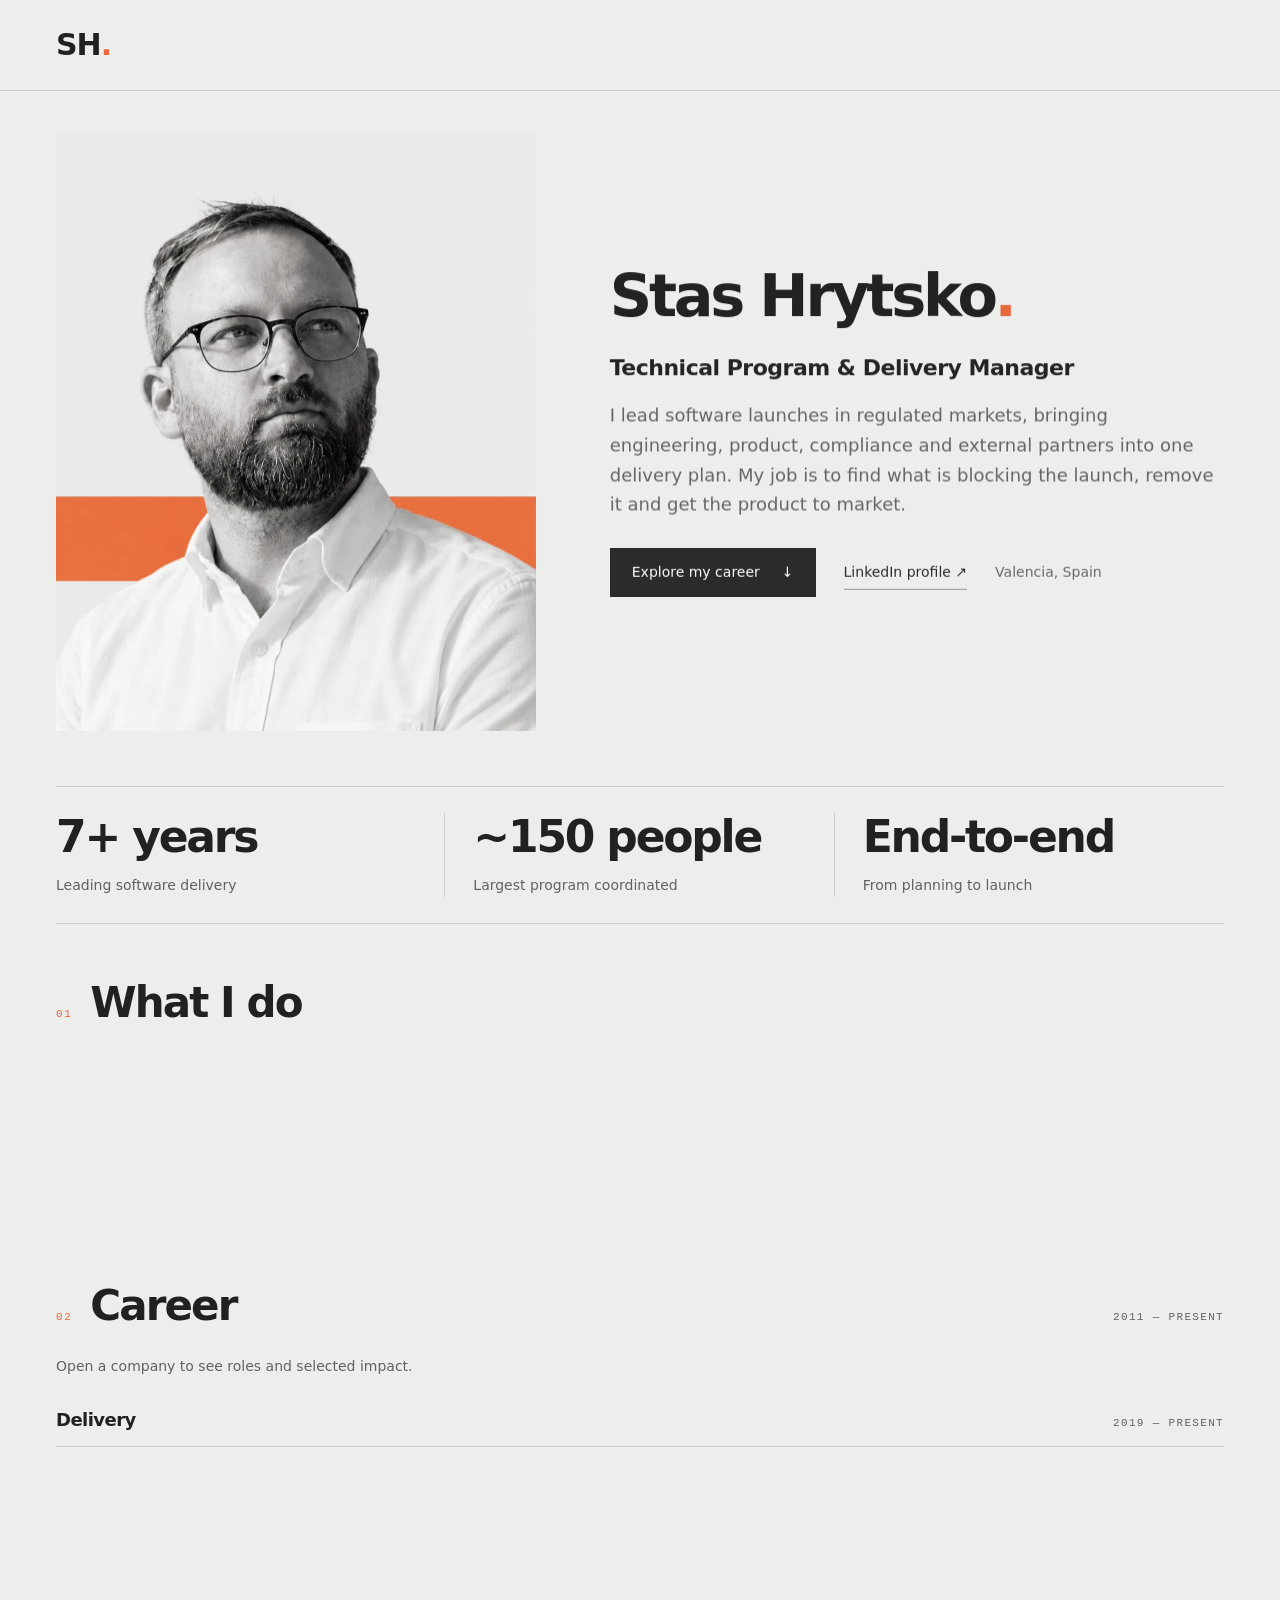
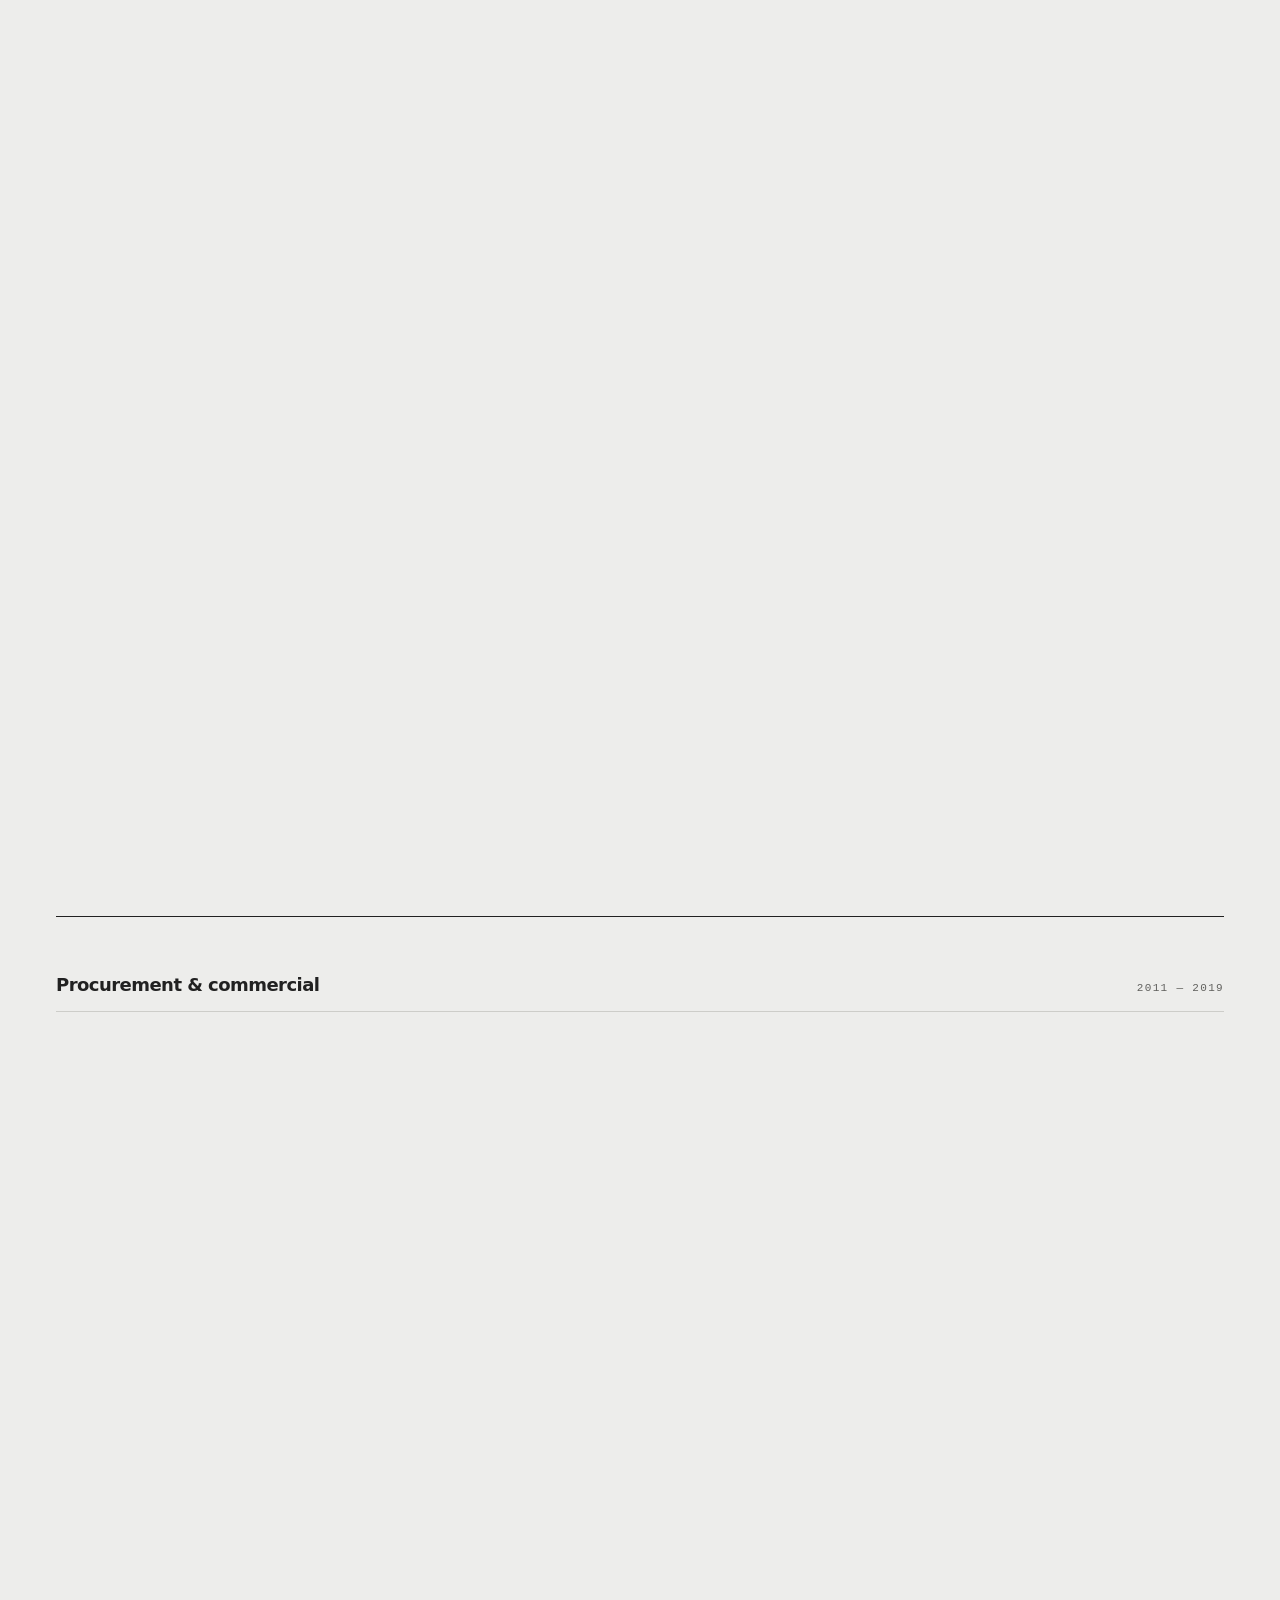
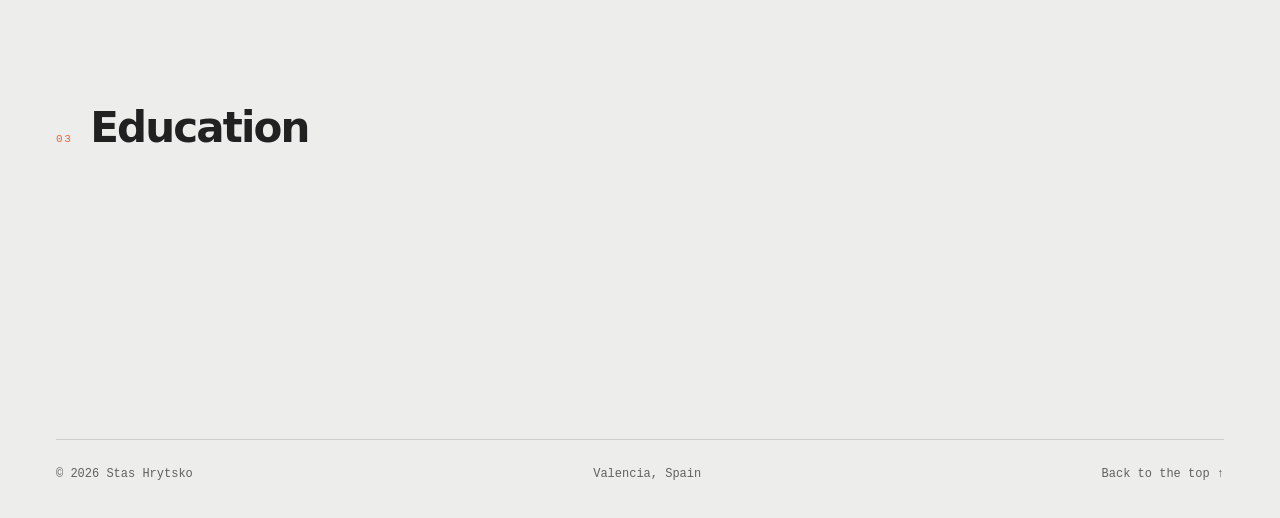
==== commit 2d59174d: "Make the site a single career page and remove Projects - Move the career page to the site root; /exp" ====
--- a/experience/index.html
+++ b/experience/index.html
@@ -3,263 +3,12 @@
 <head>
 <meta charset="utf-8">
 <meta name="viewport" content="width=device-width, initial-scale=1">
-<meta name="robots" content="noindex,nofollow">
-<title>Work — Stas Hrytsko</title>
-<meta name="description" content="Stas Hrytsko's career in technical programme delivery, regulated markets, fintech, digital assets and procurement. Experience, education and recommendations.">
+<meta name="robots" content="noindex,follow">
+<meta http-equiv="refresh" content="0; url=../">
+<title>Stas Hrytsko — Technical Program &amp; Delivery Manager</title>
 <link rel="icon" type="image/svg+xml" href="../favicon.svg">
-<link rel="stylesheet" href="../styles.css">
-<meta name="theme-color" content="#ededeb">
 </head>
-<body class="work-page">
-<a class="skip" href="#main">Skip to content</a>
-<div class="preview preview--construction" role="status"><span>UNDER CONSTRUCTION</span> · This site is being rebuilt. Content is incomplete and subject to change.</div>
-<header>
-<div class="wrap nav">
-<a class="wordmark" href="../" aria-label="Stas Hrytsko home">hrytsko<span>.</span></a>
-<nav aria-label="Main navigation"><a href="./" class="active" aria-current="page">Work</a><a href="../projects/">Projects</a></nav>
-</div>
-</header>
-<main class="wrap" id="main">
-
-<section class="page-hero work-hero" aria-labelledby="page-title">
-<a class="back" href="../">← Back to home</a>
-<div class="work-hero-grid">
-<figure class="work-portrait geo-cover" aria-hidden="true"></figure>
-<div class="work-hero-content">
-<h1 id="page-title">Complex programmes.<br>Shared outcomes<span class="period">.</span></h1>
-<p class="work-title">Technical Program &amp; Delivery Manager</p>
-<p class="lede">I lead software delivery across regulated markets, fintech and digital assets. My career connects programme leadership with an earlier foundation in procurement and commercial work.</p>
-<div class="actions"><a class="button" href="#career">Explore my career <span aria-hidden="true">↓</span></a><a class="text-link" href="https://www.linkedin.com/in/stas-hrytsko/" target="_blank" rel="noopener noreferrer">LinkedIn profile ↗</a><span class="small">Valencia, Spain</span></div>
-</div>
-</div>
-</section>
-
-<div class="stat-cards" aria-label="Current delivery scope">
-<div class="stat-card reveal"><strong>~150</strong><span>Contributors across major programmes</span></div>
-<div class="stat-card reveal"><strong>1 + 4</strong><span>Program Manager + Project Managers in my team</span></div>
-<div class="stat-card reveal"><strong>8 → 50</strong><span>Delivery account growth in my career</span></div>
-</div>
-
-<section class="work-section" id="career" aria-labelledby="career-title">
-<div class="section-head"><span class="section-index">01</span><h2 id="career-title">Career</h2><span class="section-note">2011 — Present</span></div>
-<p class="small career-hint">Open a company to see roles and detail.</p>
-
-<div class="chapter">
-<div class="chapter-head"><h3>Delivery</h3><span class="chapter-years">2019 — Present</span></div>
-<div class="jobs">
-
-<details class="job job--current reveal" open>
-<summary class="job-summary">
-<span class="job-aside"><span class="job-dates">Aug 2025 — Present</span><span class="job-place">Valencia, Spain · On-site · Full-time</span></span>
-<span class="job-main">
-<span class="job-company">NDA<span class="job-now">Current</span></span>
-<span class="job-role">Delivery Manager</span>
-<span class="job-domains"><span>iGaming</span><span>Regulated markets</span><span>Brand launches</span><span>Cross-functional delivery</span></span>
-</span>
-<span class="job-toggle" aria-hidden="true"><span class="job-toggle-icon">+</span></span>
-</summary>
-<div class="job-body">
-<dl class="job-meta">
-<div><dt>Team</dt><dd>1 PM + 4 PjM</dd></div>
-<div><dt>Programme scale</dt><dd>~150 contributors</dd></div>
-</dl>
-<div class="job-blocks">
-<div class="job-block">
-<h4>Scope</h4>
-<p>I lead a delivery management team of one Program Manager and four Project Managers, coordinating major programmes involving up to approximately 150 contributors.</p>
-</div>
-</div>
-</div>
-</details>
-
-<details class="job reveal">
-<summary class="job-summary">
-<span class="job-aside"><span class="job-dates">Jun 2021 — Aug 2025</span><span class="job-place">Poland · Remote · Full-time</span></span>
-<span class="job-main">
-<span class="job-company">Dev.Pro</span>
-<span class="job-role">Project Manager → Program Manager</span>
-<span class="job-domains"><span>FinTech</span><span>Digital assets</span><span>Enterprise software</span><span>SAFe</span></span>
-</span>
-<span class="job-toggle" aria-hidden="true"><span class="job-toggle-icon">+</span></span>
-</summary>
-<div class="job-body">
-<dl class="job-meta">
-<div><dt>Duration</dt><dd>4 yrs 3 mos</dd></div>
-<div><dt>Roles held</dt><dd>Three</dd></div>
-</dl>
-<div class="job-blocks">
-<div class="job-block">
-<h4>Roles</h4>
-<ol class="role-history">
-<li><h3>Program Manager</h3><span class="small">Feb 2023 — Aug 2025</span><p>FinTech · Digital assets · Enterprise software · SAFe</p></li>
-<li><h3>Senior Project Manager</h3><span class="small">Sep 2022 — Feb 2023</span></li>
-<li><h3>Project Manager</h3><span class="small">Jun 2021 — Sep 2022</span></li>
-</ol>
-</div>
-</div>
-</div>
-</details>
-
-<details class="job reveal">
-<summary class="job-summary">
-<span class="job-aside"><span class="job-dates">Feb 2023 — May 2024</span><span class="job-place">Ukraine · Part-time</span></span>
-<span class="job-main">
-<span class="job-company">Tseh44</span>
-<span class="job-role">Co-Founder</span>
-</span>
-<span class="job-toggle" aria-hidden="true"><span class="job-toggle-icon">+</span></span>
-</summary>
-<div class="job-body">
-<dl class="job-meta">
-<div><dt>Duration</dt><dd>1 yr 4 mos</dd></div>
-</dl>
-<div class="job-blocks">
-<div class="job-block"><h4>Context</h4><p>Co-founder role held alongside my work at Dev.Pro.</p></div>
-</div>
-</div>
-</details>
-
-<article class="job job--flat reveal">
-<div class="job-summary">
-<span class="job-aside"><span class="job-dates">Jun 2019 — Jun 2021</span><span class="job-place">Ukraine · Remote · Full-time</span></span>
-<span class="job-main">
-<span class="job-company">ROOM4</span>
-<span class="job-role">Project Manager</span>
-</span>
-</div>
-</article>
-
-</div>
-</div>
-
-<div class="chapter">
-<div class="chapter-head"><h3>Procurement &amp; commercial</h3><span class="chapter-years">2011 — 2019</span></div>
-<div class="jobs">
-
-<details class="job reveal">
-<summary class="job-summary">
-<span class="job-aside"><span class="job-dates">Mar 2018 — Jun 2019</span><span class="job-place">Kyiv Metropolitan Area · On-site · Full-time</span></span>
-<span class="job-main">
-<span class="job-company">Bayer</span>
-<span class="job-role">Buyer → Senior Buyer</span>
-<span class="job-domains"><span>Contract management</span><span>Change management</span></span>
-</span>
-<span class="job-toggle" aria-hidden="true"><span class="job-toggle-icon">+</span></span>
-</summary>
-<div class="job-body">
-<dl class="job-meta">
-<div><dt>Duration</dt><dd>1 yr 4 mos</dd></div>
-<div><dt>Roles held</dt><dd>Two</dd></div>
-</dl>
-<div class="job-blocks">
-<div class="job-block">
-<h4>Roles</h4>
-<ol class="role-history">
-<li><h3>Senior Buyer</h3><span class="small">May 2018 — Jun 2019</span><p>Contract management · Change management</p></li>
-<li><h3>Buyer</h3><span class="small">Mar 2018 — Dec 2018</span></li>
-</ol>
-</div>
-<div class="job-block">
-<h4>Recognition</h4>
-<p class="small">Letter of recommendation listed on my LinkedIn profile.</p>
-<a class="text-link" href="https://www.linkedin.com/in/stas-hrytsko/" target="_blank" rel="noopener noreferrer">Visit LinkedIn profile ↗</a>
-</div>
-</div>
-</div>
-</details>
-
-<article class="job job--flat reveal">
-<div class="job-summary">
-<span class="job-aside"><span class="job-dates">Nov 2016 — Mar 2018</span><span class="job-place">Kyiv Metropolitan Area · On-site · Contract</span></span>
-<span class="job-main">
-<span class="job-company">Jacobs Douwe Egberts</span>
-<span class="job-role">Buyer IM, Marketing &amp; Sales</span>
-<span class="job-domains"><span>UA</span><span>EECA</span><span>MEA</span></span>
-</span>
-</div>
-</article>
-
-<details class="job reveal">
-<summary class="job-summary">
-<span class="job-aside"><span class="job-dates">Aug 2012 — Nov 2016</span><span class="job-place">Ukraine · On-site · Full-time</span></span>
-<span class="job-main">
-<span class="job-company">Carlsberg Group</span>
-<span class="job-role">Purchase Specialist → Senior Purchasing Specialist</span>
-</span>
-<span class="job-toggle" aria-hidden="true"><span class="job-toggle-icon">+</span></span>
-</summary>
-<div class="job-body">
-<dl class="job-meta">
-<div><dt>Duration</dt><dd>4 yrs 4 mos</dd></div>
-<div><dt>Roles held</dt><dd>Two</dd></div>
-</dl>
-<div class="job-blocks">
-<div class="job-block">
-<h4>Roles</h4>
-<ol class="role-history"><li><h3>Senior Purchasing Specialist</h3><span class="small">Nov 2014 — Nov 2016</span></li><li><h3>Purchase Specialist</h3><span class="small">Aug 2012 — Nov 2014</span></li></ol>
-</div>
-</div>
-</div>
-</details>
-
-<article class="job job--flat reveal">
-<div class="job-summary">
-<span class="job-aside"><span class="job-dates">May 2011 — Aug 2012</span><span class="job-place">Ukraine · On-site · Full-time</span></span>
-<span class="job-main">
-<span class="job-company">Procter &amp; Gamble</span>
-<span class="job-role">Purchase Specialist</span>
-</span>
-</div>
-</article>
-
-</div>
-</div>
-</section>
-
-<section class="work-section" id="practice" aria-labelledby="practice-title">
-<div class="section-head"><span class="section-index">02</span><h2 id="practice-title">What I do</h2></div>
-<div class="card-grid">
-<article class="flat-card reveal"><h3>Programmes &amp; launches</h3><p>Regulated market launches from zero to go-live. Technical programmes spanning engineering, product, compliance, payments, sportsbook, casino, data, DevOps, QA and operations.</p></article>
-<article class="flat-card reveal"><h3>Platforms &amp; partners</h3><p>Platform, payments, sportsbook and third-party integrations. Coordination with vendors, certification partners and external stakeholders.</p></article>
-<article class="flat-card reveal"><h3>People &amp; commercial ownership</h3><p>PM and delivery team leadership, VP / C-level stakeholder management, programme P&amp;L, margin, utilisation and resource planning.</p></article>
-<article class="flat-card reveal"><h3>AI in delivery</h3><p>I use OpenAI Codex and Claude Code for requirements analysis, structured documentation, technical solution proposals and translating changing business and regulatory requirements into delivery items.</p></article>
-</div>
-</section>
-
-<section class="work-section" id="credentials" aria-labelledby="credentials-title">
-<div class="section-head"><span class="section-index">03</span><h2 id="credentials-title">Credentials</h2></div>
-<div class="card-grid">
-<article class="flat-card reveal"><span class="card-label">Scaled Agile, Inc.</span><h3>Certified SAFe® 6 Agilist</h3><p class="small">Issued Aug 2023 · Expired Aug 2024</p></article>
-<article class="flat-card reveal"><span class="card-label">Project Management Institute</span><h3>Generative AI Overview for Project Managers</h3><p class="small">Issued Nov 2023</p></article>
-</div>
-</section>
-
-<section class="work-section" id="education" aria-labelledby="education-title">
-<div class="section-head"><span class="section-index">04</span><h2 id="education-title">Education</h2></div>
-<article class="flat-card reveal">
-<span class="card-label">Kyiv National University of Construction and Architecture</span>
-<div class="education-rows"><div><span class="small">2009 — 2010</span><p>Master's degree · Business Management</p></div><div><span class="small">2004 — 2008</span><p>Bachelor's degree · Business Management</p></div></div>
-</article>
-</section>
-
-<section class="work-section" id="recommendations" aria-labelledby="recommendations-title">
-<div class="section-head"><span class="section-index">05</span><h2 id="recommendations-title">Recommendations</h2></div>
-<figure class="quote-card quote-card--lead reveal"><blockquote>“Stas values people and always finds a way to motivate and assist team members. His approach and great personality create a comfortable and productive environment for work!”</blockquote><figcaption><strong>Svitlana Komarova</strong><span>Managed me directly · 25 Mar 2024</span></figcaption></figure>
-<div class="card-grid card-grid--three">
-<figure class="quote-card reveal"><blockquote>“I had a pleasure to work together with Stas on several critical and complex project connected with Ukraine.”</blockquote><figcaption><strong>Krisztian Kanizsay</strong><span>Senior colleague · 23 Jan 2020 · Excerpt</span></figcaption></figure>
-<figure class="quote-card reveal"><blockquote>“I can characterize Stas as extremely motivated, result driven and client oriented procurement professional.”</blockquote><figcaption><strong>Artem Andrieiev</strong><span>Senior colleague · 14 Jan 2020 · Excerpt</span></figcaption></figure>
-<figure class="quote-card reveal"><blockquote>“And I know him as responsible, initiative and professional employee with strong expertise in Procurement.”</blockquote><figcaption><strong>Tatiana Datsenko</strong><span>Managed me directly · 13 Jan 2020 · Excerpt</span></figcaption></figure>
-</div>
-<a class="text-link" href="https://www.linkedin.com/in/stas-hrytsko/" target="_blank" rel="noopener noreferrer">Recommendations on my LinkedIn profile ↗</a>
-</section>
-
-<section class="work-section" id="volunteering" aria-labelledby="volunteering-title">
-<div class="section-head"><span class="section-index">06</span><h2 id="volunteering-title">Volunteering</h2></div>
-<article class="flat-card reveal"><span class="card-label">Mar 2020 — Dec 2021</span><h3>Canadian Red Cross</h3><p class="small">ERT Responder</p></article>
-</section>
-
-<a class="next-project reveal" href="../projects/"><div><span class="meta">Beyond work</span><br><strong>Explore my projects</strong></div><span aria-hidden="true">→</span></a>
-</main>
-<footer class="wrap"><div class="footer"><span>© 2026 Stas Hrytsko</span><span>Valencia, Spain</span><a href="#main">Back to the top ↑</a></div></footer>
+<body>
+<p>The career page has moved to the <a href="../">home page</a>.</p>
 </body>
 </html>
